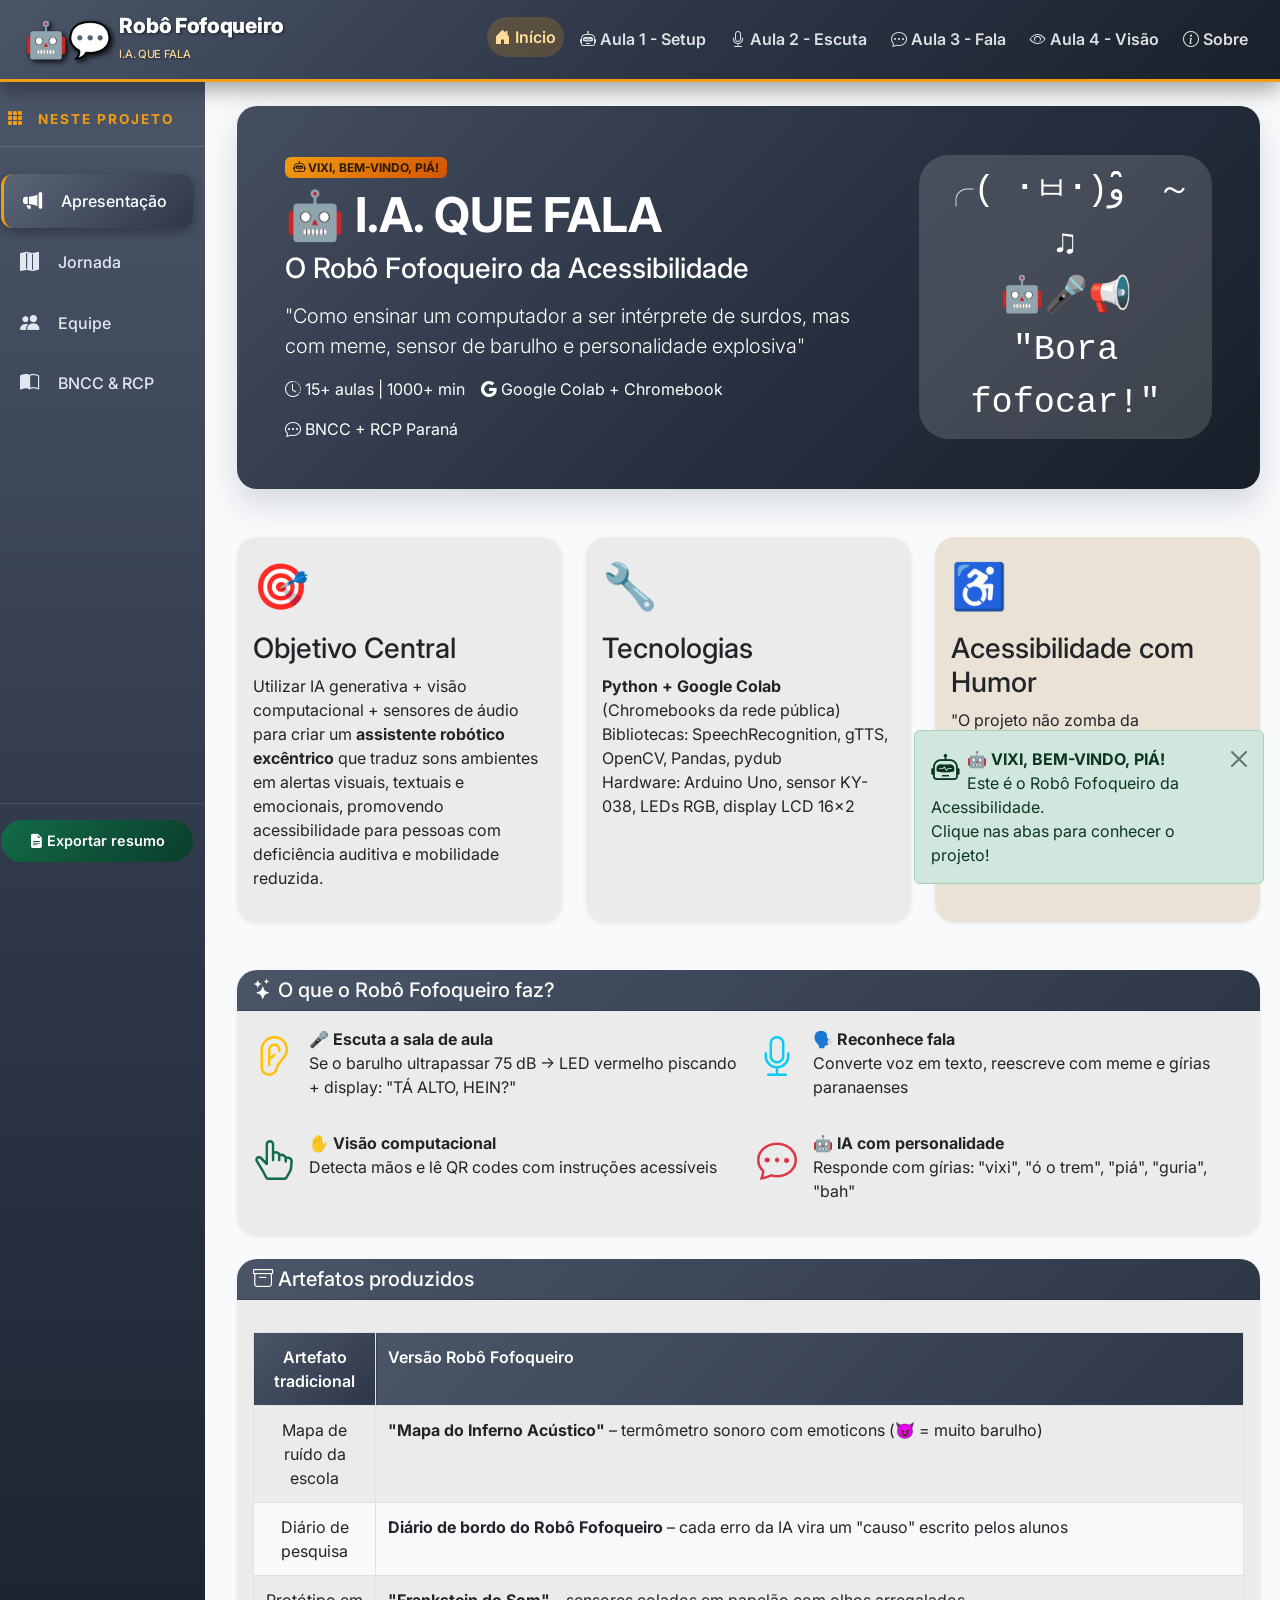
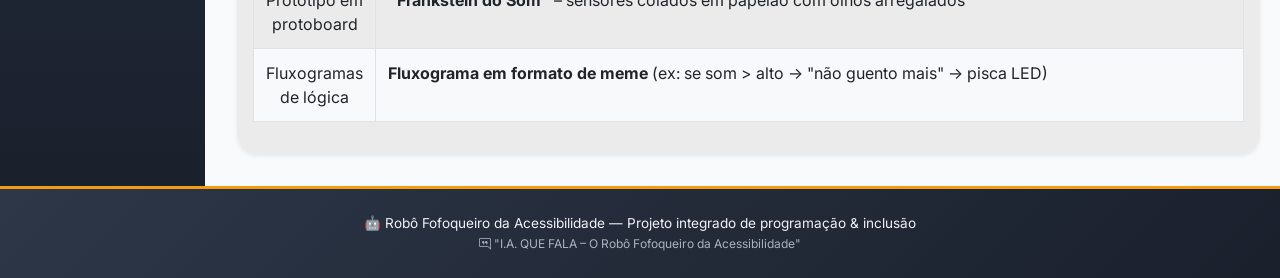
==== index.html @ 8d3654dd "Primeira versão no GitHub" ====
<!doctype html>
<html lang="pt-BR">

<head>
  <meta charset="UTF-8" />
  <meta name="viewport" content="width=device-width, initial-scale=1.0, user-scalable=yes" />
  <title>Robô Fofoqueiro | I.A. QUE FALA</title>
  <!-- Bootstrap 5 + Icons + Google Fonts -->
  <link href="https://cdn.jsdelivr.net/npm/bootstrap@5.3.0-alpha1/dist/css/bootstrap.min.css" rel="stylesheet" />
  <link rel="stylesheet" href="https://cdn.jsdelivr.net/npm/bootstrap-icons@1.11.3/font/bootstrap-icons.min.css" />
  <link
    href="https://fonts.googleapis.com/css2?family=Inter:opsz,wght@14..32,300;14..32,400;14..32,600;14..32,700;14..32,800&display=swap"
    rel="stylesheet" />
  <!-- CSS Custom -->
  <link rel="stylesheet" href="assets/css/style.css" />
</head>

<body>
  <!-- MENU SUPERIOR (projeto principal) -->
  <nav class="navbar navbar-expand-lg menu-projeto-principal sticky-top">
    <div class="container-fluid px-4">
      <a class="navbar-brand d-flex align-items-center gap-2" href="index.html">
        <span class="robo-icon-principal">🤖💬</span>
        <span class="brand-text-principal">Robô Fofoqueiro<br /><small class="sub-brand-principal">I.A. QUE
            FALA</small></span>
      </a>
      <button class="navbar-toggler" type="button" data-bs-toggle="collapse" data-bs-target="#menuProjetoPrincipal"
        aria-controls="menuProjetoPrincipal" aria-expanded="false" aria-label="Toggle navigation">
        <span class="navbar-toggler-icon"></span>
      </button>
      <div class="collapse navbar-collapse" id="menuProjetoPrincipal">
        <ul class="navbar-nav ms-auto mb-2 mb-lg-0 gap-2">
          <li class="nav-item">
            <a class="nav-link active-projeto" data-projeto-aba="inicio" href="index.html"><i
                class="bi bi-house-door-fill"></i> Início</a>
          </li>
          <li class="nav-item">
            <a class="nav-link" href="pages/aula_01.html"><i class="bi bi-robot"></i> Aula 1 - Setup</a>
          </li>
          <li class="nav-item">
            <a class="nav-link" href="pages/aula_02.html"><i class="bi bi-mic"></i> Aula 2 - Escuta</a>
          </li>
          <li class="nav-item">
            <a class="nav-link" href="pages/aula_03.html"><i class="bi bi-chat-dots"></i> Aula 3 - Fala</a>
          </li>
          <li class="nav-item">
            <a class="nav-link" data-projeto-aba="aula4" href="#"><i class="bi bi-eye"></i> Aula 4 - Visão</a>
          </li>
          <li class="nav-item">
            <a class="nav-link" data-projeto-aba="sobre" href="#"><i class="bi bi-info-circle"></i> Sobre</a>
          </li>
        </ul>
      </div>
    </div>
  </nav>

  <!-- CONTEÚDO PRINCIPAL COM LAYOUT: MENU LATERAL + ÁREA DE CONTEÚDO -->
  <div class="container-fluid main-layout">
    <div class="row">
      <!-- MENU LATERAL (abas internas da página inicial) -->
      <aside class="col-lg-2 col-md-3 col-sm-4 sidebar-lateral px-0">
        <div class="sidebar-sticky">
          <div class="sidebar-header">
            <i class="bi bi-grid-3x3-gap-fill"></i> Neste projeto
          </div>
          <ul class="nav nav-pills flex-column mb-auto" id="sidebarMenu">
            <li class="nav-item">
              <a href="#" class="nav-link lateral-link active-lateral" data-lateral-aba="apresentacao">
                <i class="bi bi-megaphone-fill"></i> Apresentação
              </a>
            </li>
            <li class="nav-item">
              <a href="#" class="nav-link lateral-link" data-lateral-aba="jornada">
                <i class="bi bi-map-fill"></i> Jornada
              </a>
            </li>
            <li class="nav-item">
              <a href="#" class="nav-link lateral-link" data-lateral-aba="equipe">
                <i class="bi bi-people-fill"></i> Equipe
              </a>
            </li>
            <li class="nav-item">
              <a href="#" class="nav-link lateral-link" data-lateral-aba="bncc">
                <i class="bi bi-book-half"></i> BNCC & RCP
              </a>
            </li>
          </ul>
          <div class="sidebar-footer">
            <button id="btnExportarProjeto" class="btn btn-download-lateral w-100">
              <i class="bi bi-file-earmark-text-fill"></i> Exportar resumo
            </button>
          </div>
        </div>
      </aside>

      <!-- ÁREA DE CONTEÚDO DINÂMICO -->
      <main class="col-lg-10 col-md-9 col-sm-8 conteudo-principal py-4">
        <!-- Aba 1: Apresentação do Projeto -->
        <div id="conteudoApresentacao" class="lateral-aba-conteudo active-lateral-aba">
          <!-- Cabeçalho -->
          <div class="card border-0 shadow-lg mb-5 bg-degrade-header">
            <div class="card-body p-4 p-md-5">
              <div class="row align-items-center">
                <div class="col-md-8">
                  <span class="badge bg-warning text-dark mb-2"><i class="bi bi-robot"></i> VIXI, BEM-VINDO, PIÁ!</span>
                  <h1 class="display-5 fw-bold">🤖 I.A. QUE FALA</h1>
                  <h2 class="h3 mb-3">O Robô Fofoqueiro da Acessibilidade</h2>
                  <p class="lead mt-3">
                    "Como ensinar um computador a ser intérprete de surdos,
                    mas com meme, sensor de barulho e personalidade explosiva"
                  </p>
                  <div class="mt-3 d-flex flex-wrap gap-3">
                    <div>
                      <i class="bi bi-clock-history"></i> 15+ aulas | 1000+
                      min
                    </div>
                    <div>
                      <i class="bi bi-google"></i> Google Colab + Chromebook
                    </div>
                    <div>
                      <i class="bi bi-chat-dots"></i> BNCC + RCP Paraná
                    </div>
                  </div>
                </div>
                <div class="col-md-4 text-center">
                  <div class="robo-ascii-animado">
                    ╭( ･ㅂ･)و ̑̑ ～♫<br />🤖🎤📢<br />"Bora fofocar!"
                  </div>
                </div>
              </div>
            </div>
          </div>

          <!-- Cards de introdução -->
          <div class="row g-4 mb-5">
            <div class="col-md-6 col-lg-4">
              <div class="card h-100 border-0 shadow-sm etapa-card">
                <div class="card-body">
                  <div class="etapa-icon">🎯</div>
                  <h3>Objetivo Central</h3>
                  <p>
                    Utilizar IA generativa + visão computacional + sensores de
                    áudio para criar um
                    <strong>assistente robótico excêntrico</strong> que traduz
                    sons ambientes em alertas visuais, textuais e emocionais,
                    promovendo acessibilidade para pessoas com deficiência
                    auditiva e mobilidade reduzida.
                  </p>
                </div>
              </div>
            </div>
            <div class="col-md-6 col-lg-4">
              <div class="card h-100 border-0 shadow-sm etapa-card">
                <div class="card-body">
                  <div class="etapa-icon">🔧</div>
                  <h3>Tecnologias</h3>
                  <p>
                    <strong>Python + Google Colab</strong> (Chromebooks da
                    rede pública)<br />
                    Bibliotecas: SpeechRecognition, gTTS, OpenCV, Pandas,
                    pydub<br />
                    Hardware: Arduino Uno, sensor KY-038, LEDs RGB, display
                    LCD 16x2
                  </p>
                </div>
              </div>
            </div>
            <div class="col-md-6 col-lg-4">
              <div class="card h-100 border-0 shadow-sm etapa-card bg-inclusao">
                <div class="card-body">
                  <div class="etapa-icon">♿</div>
                  <h3>Acessibilidade com Humor</h3>
                  <p>
                    "O projeto não zomba da acessibilidade –
                    <strong>zomba do formato chato e engessado</strong> de
                    ensinar tecnologia. O robô 'fofoqueiro' é uma estratégia
                    para engajar adolescentes, enquanto eles aprendem ética,
                    física, programação e inclusão de verdade."
                  </p>
                </div>
              </div>
            </div>
          </div>

          <!-- O que o robô faz -->
          <div class="card border-0 shadow-sm mb-4">
            <div class="card-header bg-grafite text-white">
              <h5 class="mb-0">
                <i class="bi bi-stars"></i> O que o Robô Fofoqueiro faz?
              </h5>
            </div>
            <div class="card-body">
              <div class="row g-3">
                <div class="col-md-6">
                  <div class="d-flex gap-3 mb-3">
                    <i class="bi bi-ear fs-1 text-warning"></i>
                    <div>
                      <strong>🎤 Escuta a sala de aula</strong><br />Se o
                      barulho ultrapassar 75 dB → LED vermelho piscando +
                      display: "TÁ ALTO, HEIN?"
                    </div>
                  </div>
                </div>
                <div class="col-md-6">
                  <div class="d-flex gap-3 mb-3">
                    <i class="bi bi-mic fs-1 text-info"></i>
                    <div>
                      <strong>🗣️ Reconhece fala</strong><br />Converte voz em
                      texto, reescreve com meme e gírias paranaenses
                    </div>
                  </div>
                </div>
                <div class="col-md-6">
                  <div class="d-flex gap-3 mb-3">
                    <i class="bi bi-hand-index-thumb fs-1 text-success"></i>
                    <div>
                      <strong>✋ Visão computacional</strong><br />Detecta
                      mãos e lê QR codes com instruções acessíveis
                    </div>
                  </div>
                </div>
                <div class="col-md-6">
                  <div class="d-flex gap-3 mb-3">
                    <i class="bi bi-chat-dots fs-1 text-danger"></i>
                    <div>
                      <strong>🤖 IA com personalidade</strong><br />Responde
                      com gírias: "vixi", "ó o trem", "piá", "guria", "bah"
                    </div>
                  </div>
                </div>
              </div>
            </div>
          </div>

          <!-- Artefatos produzidos -->
          <div class="card border-0 shadow-sm">
            <div class="card-header bg-grafite text-white">
              <h5 class="mb-0">
                <i class="bi bi-archive"></i> Artefatos produzidos
              </h5>
            </div>
            <div class="card-body">
              <div class="table-responsive">
                <table class="tabela-etapas">
                  <thead>
                    <tr>
                      <th>Artefato tradicional</th>
                      <th>Versão Robô Fofoqueiro</th>
                    </tr>
                  </thead>
                  <tbody>
                    <tr>
                      <td>Mapa de ruído da escola</td>
                      <td>
                        <strong>"Mapa do Inferno Acústico"</strong> –
                        termômetro sonoro com emoticons (😈 = muito barulho)
                      </td>
                    </tr>
                    <tr>
                      <td>Diário de pesquisa</td>
                      <td>
                        <strong>Diário de bordo do Robô Fofoqueiro</strong> –
                        cada erro da IA vira um "causo" escrito pelos alunos
                      </td>
                    </tr>
                    <tr>
                      <td>Protótipo em protoboard</td>
                      <td>
                        <strong>"Frankstein do Som"</strong> – sensores
                        colados em papelão com olhos arregalados
                      </td>
                    </tr>
                    <tr>
                      <td>Fluxogramas de lógica</td>
                      <td>
                        <strong>Fluxograma em formato de meme</strong> (ex: se
                        som > alto → "não guento mais" → pisca LED)
                      </td>
                    </tr>
                  </tbody>
                </table>
              </div>
            </div>
          </div>
        </div>

        <!-- Aba 2: Jornada de Aprendizagem -->
        <div id="conteudoJornada" class="lateral-aba-conteudo">
          <div class="card border-0 shadow-lg mb-5 bg-degrade-header">
            <div class="card-body p-4 p-md-5">
              <h1 class="display-5 fw-bold">
                <i class="bi bi-map-fill"></i> Mapa da Jornada
              </h1>
              <p class="lead">
                10 passos para dominar o Robô Fofoqueiro – do setup à versão
                offline
              </p>
            </div>
          </div>

          <div class="card border-0 shadow-sm mb-4">
            <div class="card-header bg-grafite text-white">
              <h5 class="mb-0">
                <i class="bi bi-calendar-week"></i> Sequência recomendada de
                aulas
              </h5>
            </div>
            <div class="card-body p-0">
              <div class="table-responsive">
                <table class="tabela-etapas mb-0">
                  <thead>
                    <tr>
                      <th>#</th>
                      <th>Prompt</th>
                      <th>Foco</th>
                      <th>Tempo</th>
                    </tr>
                  </thead>
                  <tbody>
                    <tr>
                      <td>1</td>
                      <td><strong>Setup do ambiente</strong></td>
                      <td>Criar ambiente no Google Colab</td>
                      <td>1 aula</td>
                    </tr>
                    <tr>
                      <td>2</td>
                      <td><strong>Sensor de som irreverente</strong></td>
                      <td>Medir dB e tomar decisões com memes</td>
                      <td>2 aulas</td>
                    </tr>
                    <tr>
                      <td>3</td>
                      <td><strong>Reconhecimento de fala</strong></td>
                      <td>Converter voz em texto com personalidade</td>
                      <td>2 aulas</td>
                    </tr>
                    <tr>
                      <td>4</td>
                      <td><strong>Visão computacional simples</strong></td>
                      <td>Detectar mão e QR code com câmera</td>
                      <td>2 aulas</td>
                    </tr>
                    <tr>
                      <td>5</td>
                      <td><strong>Robô com personalidade</strong></td>
                      <td>Integrar IA generativa com regionalismo</td>
                      <td>2 aulas</td>
                    </tr>
                    <tr>
                      <td>6</td>
                      <td><strong>Display e LEDs</strong></td>
                      <td>Simular hardware ou usar física</td>
                      <td>2 aulas</td>
                    </tr>
                    <tr>
                      <td>7</td>
                      <td><strong>Mapa do Inferno Acústico</strong></td>
                      <td>Visualização de dados com emojis</td>
                      <td>1 aula</td>
                    </tr>
                    <tr>
                      <td>8</td>
                      <td><strong>Protótipo completo</strong></td>
                      <td>Integrar tudo em um sistema único</td>
                      <td>3 aulas</td>
                    </tr>
                    <tr>
                      <td>9</td>
                      <td><strong>Manifesto e vídeo</strong></td>
                      <td>Roteiro para produto final</td>
                      <td>2 aulas</td>
                    </tr>
                    <tr>
                      <td>10</td>
                      <td><strong>Versão offline</strong></td>
                      <td>Adaptar para escolas sem internet</td>
                      <td>2 aulas</td>
                    </tr>
                  </tbody>
                </table>
              </div>
            </div>
          </div>

          <!-- Cards das aulas -->
          <div class="row g-4">
            <div class="col-md-6 col-lg-3">
              <div class="card h-100 border-0 shadow-sm etapa-card text-center">
                <div class="card-body">
                  <div class="etapa-icon">📦</div>
                  <h5>Aula 1</h5>
                  <p class="fw-bold">Setup no Colab</p>
                  <a href="pages/aula_01.html" class="btn btn-sm btn-outline-primary mt-2">Acessar <i
                      class="bi bi-arrow-right"></i></a>
                </div>
              </div>
            </div>
            <div class="col-md-6 col-lg-3">
              <div class="card h-100 border-0 shadow-sm etapa-card text-center">
                <div class="card-body">
                  <div class="etapa-icon">🎤</div>
                  <h5>Aula 2</h5>
                  <p class="fw-bold">Sensor de Som</p>
                  <a href="pages/aula_02.html" class="btn btn-sm btn-outline-primary mt-2">Acessar <i
                      class="bi bi-arrow-right"></i></a>
                </div>
              </div>
            </div>
            <div class="col-md-6 col-lg-3">
              <div class="card h-100 border-0 shadow-sm etapa-card text-center">
                <div class="card-body">
                  <div class="etapa-icon">🗣️</div>
                  <h5>Aula 3</h5>
                  <p class="fw-bold">Reconhecimento de Fala</p>
                  <a href="pages/aula_03.html" class="btn btn-sm btn-outline-primary mt-2">Acessar <i
                      class="bi bi-arrow-right"></i></a>
                </div>
              </div>
            </div>
            <div class="col-md-6 col-lg-3">
              <div class="card h-100 border-0 shadow-sm etapa-card text-center">
                <div class="card-body">
                  <div class="etapa-icon">👁️</div>
                  <h5>Aula 4</h5>
                  <p class="fw-bold">Visão Computacional</p>
                  <span class="badge bg-secondary">Em breve</span>
                </div>
              </div>
            </div>
          </div>
        </div>

        <!-- Aba 3: Equipe -->
        <div id="conteudoEquipe" class="lateral-aba-conteudo">
          <div class="card border-0 shadow-lg mb-5 bg-degrade-header">
            <div class="card-body p-4 p-md-5">
              <h1 class="display-5 fw-bold">
                <i class="bi bi-people-fill"></i> Equipe do Projeto
              </h1>
              <p class="lead">Quem está por trás dessa bagunça organizada</p>
            </div>
          </div>

          <div class="row g-4 mb-5">
            <div class="col-md-6 col-lg-4">
              <div class="card h-100 border-0 shadow-sm etapa-card text-center">
                <div class="card-body">
                  <div class="etapa-icon">👩‍🏫</div>
                  <h3>Tutora</h3>
                  <p class="fw-bold fs-5">Gisele Nunes</p>
                  <p>
                    Orientadora do projeto, responsável por transformar
                    bagulho doido em aprendizado de verdade.
                  </p>
                </div>
              </div>
            </div>
            <div class="col-md-6 col-lg-4">
              <div class="card h-100 border-0 shadow-sm etapa-card text-center">
                <div class="card-body">
                  <div class="etapa-icon">👨‍🎓👩‍🎓</div>
                  <h3>Estudantes</h3>
                  <p class="fw-bold">Programação - Ensino Médio</p>
                  <p>
                    Alunos das escolas públicas do Paraná que estão
                    desenvolvendo o Robô Fofoqueiro.
                  </p>
                </div>
              </div>
            </div>
            <div class="col-md-6 col-lg-4">
              <div class="card h-100 border-0 shadow-sm etapa-card text-center bg-inclusao">
                <div class="card-body">
                  <div class="etapa-icon">🤝</div>
                  <h3>Parceiros</h3>
                  <p>
                    SEED-PR | Programa Inovação Educação | Comunidade escolar
                  </p>
                </div>
              </div>
            </div>
          </div>

          <!-- Produto final -->
          <div class="card border-0 shadow-sm">
            <div class="card-header bg-grafite text-white">
              <h5 class="mb-0">
                <i class="bi bi-trophy-fill"></i> Produto Final
              </h5>
            </div>
            <div class="card-body">
              <div class="row align-items-center">
                <div class="col-md-8">
                  <h4>
                    🎭 "Show de Talentos Robóticos – O Robô Fofoqueiro no
                    Auditório"
                  </h4>
                  <p>Cada grupo apresenta:</p>
                  <ul>
                    <li>
                      Um
                      <strong>protótipo funcional do robô</strong> (simulado
                      no Tinkercad ou real com Arduino)
                    </li>
                    <li>
                      Um <strong>vídeo de 2 minutos</strong> (estilo TikTok
                      explicativo) mostrando o robô falando/falhando/acertando
                    </li>
                    <li>
                      Um <strong>manifesto técnico-meme</strong> (ex: "A
                      acessibilidade não precisa ser sem graça")
                    </li>
                    <li>
                      Um
                      <strong>código comentado com gírias paranaenses</strong>
                      (ex: "# esse elif é pra quando o bagulho fica louco")
                    </li>
                  </ul>
                </div>
                <div class="col-md-4 text-center">
                  <div class="robo-ascii-animado" style="font-size: 3rem">
                    🎭🤖✨<br />É SHOW!
                  </div>
                </div>
              </div>
            </div>
          </div>
        </div>

        <!-- Aba 4: BNCC e RCP -->
        <div id="conteudoBncc" class="lateral-aba-conteudo">
          <div class="card border-0 shadow-lg mb-5 bg-degrade-header">
            <div class="card-body p-4 p-md-5">
              <h1 class="display-5 fw-bold">
                <i class="bi bi-book-half"></i> BNCC & RCP Paraná
              </h1>
              <p class="lead">
                Referenciais curriculares trabalhados no projeto
              </p>
            </div>
          </div>

          <div class="row g-4">
            <div class="col-md-6">
              <div class="card border-0 shadow-sm h-100">
                <div class="card-body">
                  <h4>
                    <i class="bi bi-flag-fill text-warning"></i> BNCC (Ensino
                    Médio)
                  </h4>
                  <hr />
                  <p><strong>Linguagens:</strong></p>
                  <span class="badge-bncc">EM13LGG101</span>
                  <span class="badge-bncc">EM13LGG304</span>
                  <span class="badge-bncc">EM13LGG701-704</span>
                  <span class="badge-bncc">EM13LP16</span>
                  <p class="mt-3"><strong>Matemática:</strong></p>
                  <span class="badge-bncc">EM13MAT405</span>
                  <span class="badge-bncc">EM13MAT503</span>
                  <p class="mt-3"><strong>Ciências da Natureza:</strong></p>
                  <span class="badge-bncc">EM13CNT101</span>
                  <span class="badge-bncc">EM13CNT102</span>
                  <span class="badge-bncc">EM13CNT104</span>
                  <span class="badge-bncc">EM13CNT206</span>
                  <span class="badge-bncc">EM13CNT303</span>
                </div>
              </div>
            </div>
            <div class="col-md-6">
              <div class="card border-0 shadow-sm h-100">
                <div class="card-body">
                  <h4>
                    <i class="bi bi-tree-fill text-success"></i> RCP - Paraná
                  </h4>
                  <hr />
                  <p>
                    <strong>Língua Portuguesa:</strong> Oralidade, Produção de
                    texto
                  </p>
                  <p>
                    <strong>Matemática:</strong> Pensamento Computacional,
                    Estatística
                  </p>
                  <p><strong>Física:</strong> Ondulatória, Eletricidade</p>
                  <p><strong>Tecnologia e Sociedade</strong></p>
                  <p><strong>Programação:</strong> Algoritmos, Bibliotecas</p>
                  <p><strong>Robótica:</strong> Prototipagem</p>
                  <p><strong>Ética e Tecnologia</strong></p>
                  <p><strong>Cidadania Digital</strong></p>
                </div>
              </div>
            </div>
          </div>

          <!-- Competências Gerais -->
          <div class="card border-0 shadow-sm mt-4">
            <div class="card-header bg-grafite text-white">
              <h5 class="mb-0">
                <i class="bi bi-star-fill"></i> Competências Gerais da BNCC
              </h5>
            </div>
            <div class="card-body">
              <div class="row">
                <div class="col-md-4">
                  <span class="badge-bncc">Competência 1</span> - Conhecimento
                </div>
                <div class="col-md-4">
                  <span class="badge-bncc">Competência 2</span> - Curiosidade
                </div>
                <div class="col-md-4">
                  <span class="badge-bncc">Competência 4</span> - Linguagens
                </div>
                <div class="col-md-4 mt-2">
                  <span class="badge-bncc">Competência 5</span> - Tecnologias
                  digitais
                </div>
                <div class="col-md-4 mt-2">
                  <span class="badge-bncc">Competência 6</span> - Trabalho em
                  equipe
                </div>
                <div class="col-md-4 mt-2">
                  <span class="badge-bncc">Competência 7</span> - Argumentação
                </div>
                <div class="col-md-4 mt-2">
                  <span class="badge-bncc">Competência 8</span> -
                  Autoconhecimento
                </div>
                <div class="col-md-4 mt-2">
                  <span class="badge-bncc">Competência 10</span> - Autonomia
                </div>
              </div>
            </div>
          </div>
        </div>
      </main>
    </div>
  </div>

  <footer class="footer-custom">
    <div class="container-fluid">
      <p class="mb-0">
        🤖 Robô Fofoqueiro da Acessibilidade — Projeto integrado de
        programação & inclusão
      </p>
      <small><i class="bi bi-chat-right-quote"></i> "I.A. QUE FALA – O Robô
        Fofoqueiro da Acessibilidade"</small>
    </div>
  </footer>

  <!-- Bootstrap JS -->
  <script src="https://cdn.jsdelivr.net/npm/bootstrap@5.3.0-alpha1/dist/js/bootstrap.bundle.min.js"></script>
  <!-- Script custom -->
  <script src="assets/js/script.js"></script>
</body>

</html>
---- assets/css/style.css ----
/* ===================================================================
   TITULO DA PÁGINA: Style CSS - Robô Fofoqueiro (Interface Educacional)
   ===================================================================
   Objetivo: Fornecer estilos visuais para a plataforma "Robô Fofoqueiro",
             um ambiente educacional interativo com tema de grafite,
             menus laterais, simulações e acessibilidade.
   Alunos: Equipe de Desenvolvimento
   Orientadora: Gisele Nunes
   Data: 2026
   ===================================================================
*/

/* ==================== RESET E CONFIGURAÇÕES GLOBAIS ==================== */

/* 
   SELETOR UNIVERSAL (*) - Remove todas as margens, preenchimentos padrão
   e altera o modelo de caixa para border-box (largura inclui bordas e padding)
*/
* {
  margin: 0;
  /* Remove margem externa de todos elementos */
  padding: 0;
  /* Remove espaçamento interno de todos elementos */
  box-sizing: border-box;
  /* Largura total = largura definida + borda + padding? NÃO! Com border-box, padding e borda são incluídos na largura total */
}

/*
   ESTILO BASE DO CORPO DA PÁGINA (body)
   Define a fonte principal, fundo com gradiente suave e layout flexível
*/
body {
  font-family: 'Inter', sans-serif;
  /* Fonte moderna sem serifa */
  background: linear-gradient(145deg, #f0f2f5 0%, #e9ecef 100%);
  /* Gradiente diagonal suave (cinza claro) */
  color: #1e2a3e;
  /* Cor do texto: azul escuro suave */
  min-height: 100vh;
  /* Altura mínima igual à tela toda */
  display: flex;
  /* Ativa Flexbox no body */
  flex-direction: column;
  /* Organiza filhos em coluna (um abaixo do outro) */
}

/* ==================== VARIÁVEIS CSS (PALETA DE CORES GRAFITE) ==================== */

/*
   DEFINIÇÃO DE VARIÁVEIS GLOBAIS
   Facilita manutenção de cores e evita repetição
*/
:root {
  /* Tons de grafite (do claro ao escuro) */
  --grafite-claro: #4a5568;
  /* Cinza azulado médio */
  --grafite-medio: #2d3748;
  /* Cinza azulado mais escuro */
  --grafite-escuro: #1a202c;
  /* Quase preto azulado */

  /* Gradientes principais (efeito degradê) */
  --grafite-grad-principal: linear-gradient(135deg, #4a5568 0%, #2d3748 50%, #1a202c 100%);
  /* Gradiente diagonal 135° */
  --grafite-grad-hover: linear-gradient(135deg, #5a6578 0%, #3d475c 100%);
  /* Versão mais clara para hover */

  /* Cores de destaque - Verde (sucesso/confirmação) */
  --verde-escuro: #0f5c3f;
  /* Verde floresta */
  --verde-grad: linear-gradient(135deg, #136b49, #0a3d2a);
  /* Gradiente verde */

  /* Cores de alerta - Laranja (atenção) */
  --laranja-alerta: #e67e22;
  /* Laranja médio */
  --laranja-grad: linear-gradient(135deg, #f39c12, #d35400);
  /* Gradiente laranja vibrante */

  /* Tons neutros e overlays */
  --cinza-claro: #eef2f5;
  /* Fundo claro */
  --grafite-bg: #2d3748;
  /* Fundo grafite */
  --vermelho-alerta: #e74c3c;
  /* Vermelho para erros críticos */
  --fume-overlay: rgba(0, 0, 0, 0.04);
  /* Camada semi-transparente preta (4% opacidade) */
  --fume-overlay-escuro: rgba(0, 0, 0, 0.06);
  /* Camada mais escura (6% opacidade) */

  /* Azul para funcionalidade de fala/simulação */
  --azul-fala: #2980b9;
  /* Azul médio */
  --azul-grad: linear-gradient(135deg, #3498db, #2980b9);
  /* Gradiente azul */
}

/* ==================== CORREÇÕES DE VISIBILIDADE DO TEXTO DO MENU ==================== */

/*
   GARANTE QUE O TEXTO DA MARCA (BRAND) NO MENU FIQUE SEMPRE BRANCO
   Força contraste máximo mesmo em fundos escuros
*/
.menu-projeto-principal .navbar-brand {
  color: white !important;
  /* Força cor branca (sobrescreve qualquer outra regra) */
  font-weight: 800;
  /* Peso da fonte: extra-negrito */
  text-shadow: 2px 2px 4px rgba(0, 0, 0, 0.5);
  /* Sombra preta para destacar do fundo */
  letter-spacing: -0.3px;
  /* Reduz espaçamento entre letras levemente */
}

/*
   ESTILO DO TEXTO PRINCIPAL DA MARCA
   Aplica gradiente branco e mantém legibilidade
*/
.brand-text-principal {
  font-size: 1.3rem;
  /* Tamanho relativo à raiz (20.8px aproximadamente) */
  line-height: 1.2;
  /* Altura da linha: 1.2x o tamanho da fonte */
  display: inline-block;
  /* Comporta-se como bloco mas em linha */
  background: linear-gradient(135deg, #ffffff 0%, #f0f0f0 100%);
  /* Gradiente branco suave */
  background-clip: text;
  /* Recorta o fundo no formato do texto (padrão moderno) */
  -webkit-background-clip: text;
  /* Mesmo efeito para navegadores WebKit (Chrome, Safari) */
  color: white !important;
  /* Fallback: cor branca sólida */
  text-shadow: 1px 1px 3px rgba(0, 0, 0, 0.6);
  /* Sombra para contraste */
  font-weight: 800;
  /* Negrito máximo */
}

/*
   FALLBACK MÁXIMO: GARANTE QUE SPAN DENTRO DO TEXTO SEJA BRANCO SÓLIDO
   Caso o gradiente não funcione, este estilo assegura legibilidade
*/
.brand-text-principal span {
  color: #ffffff !important;
  /* Branco puro e forçado */
  background: none !important;
  /* Remove qualquer fundo */
  text-shadow: 2px 2px 6px rgba(0, 0, 0, 0.7);
  /* Sombra mais forte */
}

/*
   SUBTÍTULO DA MARCA (geralmente menor, abaixo do principal)
*/
.sub-brand-principal {
  font-size: 0.7rem;
  /* Tamanho pequeno (11.2px) */
  opacity: 0.95;
  /* Quase totalmente opaco (ligeira transparência) */
  font-weight: 500;
  /* Peso médio */
  color: #ffdd99 !important;
  /* Amarelo claro suave */
  text-shadow: 1px 1px 2px rgba(0, 0, 0, 0.5);
  /* Sombra preta leve */
}

/* ==================== RESPONSIVIDADE DO MENU (TELAS PEQUENAS) ==================== */

/*
   TABLETS (largura máxima 768px)
   Reduz tamanhos de fonte para caber em telas médias
*/
@media (max-width: 768px) {
  .brand-text-principal {
    font-size: 1rem;
    /* 16px - tamanho padrão */
    white-space: normal;
    /* Permite quebra de linha */
    word-break: keep-all;
    /* Evita quebras agressivas de palavras */
  }

  .sub-brand-principal {
    font-size: 0.6rem;
    /* 9.6px */
  }

  .menu-projeto-principal .navbar-brand {
    max-width: 80%;
    /* Limita largura a 80% do container */
  }
}

/*
   CELULARES (largura máxima 576px)
   Redução ainda maior para dispositivos muito pequenos
*/
@media (max-width: 576px) {
  .brand-text-principal {
    font-size: 0.85rem;
    /* 13.6px */
  }

  .sub-brand-principal {
    font-size: 0.55rem;
    /* 8.8px */
  }
}

/*
   ESTILO DO MENU PRINCIPAL
   Fundo escuro gradiente com borda inferior laranja de destaque
*/
.menu-projeto-principal {
  background: linear-gradient(135deg, #2d3748 0%, #1a202c 100%);
  /* Gradiente grafite escuro */
  box-shadow: 0 8px 20px rgba(0, 0, 0, 0.35);
  /* Sombra pronunciada para profundidade */
  padding: 0.5rem 0;
  /* Espaçamento vertical interno */
  border-bottom: 3px solid #f39c12;
  /* Linha inferior laranja (destaque) */
}

/*
   REMOVE PSEUDO-ELEMENTOS QUE POSSAM ESCURECER O TEXTO
   Garante que não haja before/after interferindo na cor
*/
.menu-projeto-principal .navbar-brand::before,
.menu-projeto-principal .navbar-brand::after {
  display: none;
  /* Esconde qualquer pseudo-elemento */
}

/*
   ÍCONE DO ROBÔ NO MENU
*/
.robo-icon-principal {
  font-size: 2.2rem;
  /* Tamanho grande (35.2px) */
  filter: drop-shadow(2px 2px 2px rgba(0, 0, 0, 0.5));
  /* Sombra tipo "drop" (respeita transparência) */
  color: #f39c12;
  /* Cor laranja dourada */
}

/*
   CONTAINER DA MARCA (navbar-brand) - ORGANIZAÇÃO FLEXÍVEL
*/
.navbar-brand {
  display: flex;
  /* Layout flexível */
  align-items: center;
  /* Alinha verticalmente ao centro */
  gap: 12px;
  /* Espaçamento entre elementos filhos: 12px */
  flex-wrap: wrap;
  /* Permite quebra de linha se necessário */
}

/*
   DIV DENTRO DA MARCA - ORGANIZA TEXTO EM COLUNA
*/
.navbar-brand>div {
  display: flex;
  /* Flexível */
  flex-direction: column;
  /* Empilha os textos verticalmente */
}

/* ==================== EFEITO FUMÊ (OVERLAY SUTIL EM CARDS) ==================== */

/*
   FUNDO COM PADRÃO DE PONTOS E OVERLAY TRANSPARENTE
   Cria textura visual interessante sem atrapalhar conteúdo
*/
.card-body {
  background-image: radial-gradient(circle at 25% 40%, rgba(0, 0, 0, 0.02) 1px, transparent 1px);
  /* Pontos minúsculos */
  background-size: 16px 16px;
  /* Tamanho do padrão de repetição */
  position: relative;
  /* Necessário para posicionar o pseudo-elemento ::before */
}

/*
   PSEUDO-ELEMENTO ::before - CRIA OVERLAY TRANSPARENTE SOBRE O FUNDO
   Adiciona camada "fumê" que escurece levemente
*/
.card-body::before {
  content: '';
  /* Conteúdo vazio obrigatório */
  position: absolute;
  /* Posicionado absolutamente em relação ao .card-body */
  top: 0;
  /* Gruda no topo */
  left: 0;
  /* Gruda na esquerda */
  right: 0;
  /* Estica até a direita */
  bottom: 0;
  /* Estica até a base */
  background: var(--fume-overlay);
  /* Overlay preto com 4% opacidade */
  pointer-events: none;
  /* Permite clicar através do overlay (não bloqueia interação) */
  z-index: 0;
  /* Coloca atrás do conteúdo (índice inferior) */
}

/*
   GARANTE QUE O CONTEÚDO DO CARD FIQUE ACIMA DO OVERLAY
*/
.card-body>* {
  position: relative;
  /* Cria novo contexto de empilhamento */
  z-index: 1;
  /* Fica acima do ::before (z-index:0) */
}

/*
   VARIAÇÃO DO EFEITO FUMÊ PARA ÁREA LATERAL (ABAS)
   Padrão de pontos menor (14px) para textura diferente
*/
.lateral-aba-conteudo .card-body {
  background-image: radial-gradient(circle at 25% 40%, rgba(0, 0, 0, 0.02) 1px, transparent 1px);
  background-size: 14px 14px;
  /* Pontos mais próximos */
}

/*
   EFEITO FUMÊ ESPECÍFICO PARA CONTEÚDO DE CÓDIGO
   Usa linhas diagonais em vez de pontos para simular "código antigo"
*/
#conteudoCodigo .card-body,
.lateral-aba-conteudo#conteudoCodigo,
#conteudoCodigo {
  background-image: repeating-linear-gradient(45deg,
      /* Linhas diagonais a 45° */
      rgba(0, 0, 0, 0.02) 0px,
      rgba(0, 0, 0, 0.02) 2px,
      transparent 2px,
      transparent 8px);
  /* Ciclo de 8px: 2px de linha + 6px transparente */
  position: relative;
}

/*
   OVERLAY MAIS ESCURO PARA ÁREA DE CÓDIGO
*/
#conteudoCodigo .card-body::before,
.lateral-aba-conteudo#conteudoCodigo::before,
#conteudoCodigo::before {
  background: var(--fume-overlay-escuro);
  /* Overlay com 6% opacidade (mais escuro) */
}

/*
   VARIAÇÃO PARA CARD COM FUNDO PRETO (código)
   Padrão de linhas claras (branco translúcido) em vez de escuras
*/
.card-body.bg-preto-code,
#conteudoCodigo .card-body.p-0 {
  background-image: repeating-linear-gradient(45deg,
      rgba(255, 255, 255, 0.02) 0px,
      /* Linhas brancas muito sutis */
      rgba(255, 255, 255, 0.02) 2px,
      transparent 2px,
      transparent 8px);
}

/*
   OVERLAY MAIS FORTE PARA CÓDIGO EM FUNDO PRETO
*/
.card-body.bg-preto-code::before {
  background: rgba(0, 0, 0, 0.15);
  /* 15% de preto - bem escuro para contraste */
}

/* ==================== LAYOUT PRINCIPAL E CONTEÚDO ==================== */

/*
   CONTAINER PRINCIPAL DO LAYOUT
   Altura mínima = altura da tela menos 160px (considerando header e footer)
*/
.main-layout {
  min-height: calc(100vh - 160px);
  /* Calcula: 100% da viewport - 160px */
  padding: 0;
  /* Remove padding padrão */
  flex: 1;
  /* Ocupa espaço restante em layout flexível */
}

/*
   ÁREA DO CONTEÚDO PRINCIPAL
   Fundo claro e padding espaçoso
*/
.conteudo-principal {
  background: #f8fafc;
  /* Fundo branco levemente azulado */
  min-height: calc(100vh - 70px);
  /* Altura mínima: viewport menos 70px */
  padding: 1.5rem 2rem 2rem 2rem !important;
  /* Padding: topo 1.5rem, laterais 2rem, base 2rem */
}

/*
   RESPONSIVIDADE DO CONTEÚDO PRINCIPAL - TABLETS
   Reduz padding para economizar espaço
*/
@media (max-width: 768px) {
  .conteudo-principal {
    padding: 1rem 1rem 1.5rem 1rem !important;
    /* Padding uniforme de 1rem nas laterais/topo, 1.5rem base */
  }
}

/*
   RESPONSIVIDADE DO CONTEÚDO PRINCIPAL - CELULARES
   Padding mínimo para máximo aproveitamento da tela
*/
@media (max-width: 576px) {
  .conteudo-principal {
    padding: 0.75rem 0.75rem 1rem 0.75rem !important;
    /* Padding compacto */
  }
}

/* ==================== RODAPÉ (FOOTER) CORRIGIDO ==================== */

/*
   ESTILO PERSONALIZADO DO RODAPÉ
   Fundo escuro gradiente, borda superior laranja
*/
.footer-custom {
  background: linear-gradient(135deg, #2d3748 0%, #1a202c 100%);
  /* Gradiente grafite escuro */
  color: #e2e8f0;
  /* Texto cinza claro */
  font-size: 0.85rem;
  /* Tamanho pequeno (13.6px) */
  padding: 1.5rem 1rem;
  /* Espaçamento interno generoso */
  text-align: center;
  /* Centraliza texto */
  width: 100%;
  /* Largura total */
  margin-top: auto;
  /* Empurra rodapé para o final em layout flex */
  border-top: 3px solid #f39c12;
  /* Borda superior laranja (destaque) */
  position: relative;
  /* Contexto de posicionamento */
  bottom: 0;
  /* Alinhado à base (caso necessário) */
  left: 0;
  right: 0;
}

/*
   CONTAINER INTERNO DO RODAPÉ - GARANTE LARGURA CORRETA
*/
.footer-custom .container-fluid {
  width: 100%;
  /* Largura total */
  padding-right: var(--bs-gutter-x, 0.75rem);
  /* Usa variável Bootstrap ou fallback 0.75rem */
  padding-left: var(--bs-gutter-x, 0.75rem);
  margin-right: auto;
  /* Centraliza horizontalmente */
  margin-left: auto;
}

/*
   PARÁGRAFOS DENTRO DO RODAPÉ
*/
.footer-custom p {
  margin-bottom: 0.5rem;
  /* Espaço inferior pequeno */
  color: #f0f2f5;
  /* Branco acinzentado */
}

/*
   TEXTO PEQUENO (COPYRIGHT, ETC) DENTRO DO RODAPÉ
*/
.footer-custom small {
  opacity: 0.8;
  /* Leve transparência */
  font-size: 0.75rem;
  /* 12px */
  color: #cbd5e0;
  /* Cinza claro */
}

/*
   GARANTE QUE O RODAPÉ NÃO TENHA MARGEM EXTRA QUANDO SEGUIDO DE LAYOUT
*/
.container-fluid.main-layout+.footer-custom,
.row+.footer-custom {
  margin-top: 0;
  /* Remove margem superior */
}

/* ==================== MENU SUPERIOR DETALHADO ==================== */

/*
   (Regras repetidas ou complementares - mantemos consistência)
   Fundo gradiente de grafite claro para escuro
*/
.menu-projeto-principal {
  background: linear-gradient(135deg, #4a5568 0%, #2d3748 50%, #1a202c 100%);
  /* Gradiente de três estágios */
  box-shadow: 0 8px 20px rgba(0, 0, 0, 0.35);
  padding: 0.5rem 0;
  border-bottom: 3px solid #f39c12;
}

/*
   LINKS DE NAVEGAÇÃO NO MENU PRINCIPAL
*/
.menu-projeto-principal .nav-link {
  color: rgba(255, 255, 255, 0.85) !important;
  /* Branco com 85% opacidade */
  font-weight: 600;
  /* Semi-negrito */
  border-radius: 40px;
  /* Bordas muito arredondadas (pílula) */
  transition: all 0.2s;
  /* Transição suave para todas propriedades (0.2 segundos) */
  padding: 0.5rem 1.2rem;
  /* Espaçamento interno vertical/horizontal */
}

/*
   EFEITO HOVER E ESTADO ATIVO PARA LINKS DO MENU
*/
.menu-projeto-principal .nav-link:hover,
.menu-projeto-principal .nav-link.active-projeto {
  background: rgba(243, 156, 18, 0.2);
  /* Fundo laranja com 20% opacidade */
  color: #ffdd99 !important;
  /* Amarelo claro */
  transform: translateY(-2px);
  /* Move levemente para cima (efeito flutuante) */
}

/* ==================== MENU LATERAL (SIDEBAR) ==================== */

/*
   BARRA LATERAL ESQUERDA - FUNDO GRADIENTE VERTICAL
*/
.sidebar-lateral {
  background: linear-gradient(180deg, #4a5568 0%, #2d3748 50%, #1a202c 100%);
  /* Gradiente vertical (180°) */
  min-height: calc(100vh - 70px);
  /* Altura mínima: viewport menos 70px (altura do header) */
  box-shadow: 4px 0 20px rgba(0, 0, 0, 0.2);
  /* Sombra para direita, dando profundidade */
}

/*
   CONTEÚDO STICKY DA SIDEBAR (GRUDA AO ROLAR)
*/
.sidebar-sticky {
  position: sticky;
  /* Fica fixo durante rolagem, dentro do container pai */
  top: 80px;
  /* Distância do topo onde "gruda" */
  padding: 1.5rem 0;
  /* Espaçamento vertical */
  display: flex;
  /* Flexível */
  flex-direction: column;
  /* Coluna */
  height: calc(100vh - 80px);
  /* Altura = viewport - 80px (para não ultrapassar) */
}

/*
   CABEÇALHO DA SIDEBAR (título da seção)
*/
.sidebar-header {
  color: #f39c12;
  /* Laranja destaque */
  font-weight: 700;
  /* Negrito */
  font-size: 0.85rem;
  /* 13.6px */
  text-transform: uppercase;
  /* Todas letras maiúsculas */
  letter-spacing: 2px;
  /* Espaçamento entre letras: 2px */
  padding: 0 1.2rem 1rem 1.2rem;
  /* Padding: topo 0, laterais 1.2rem, base 1rem */
  border-bottom: 1px solid rgba(255, 255, 255, 0.15);
  /* Linha inferior branca translúcida */
  margin-bottom: 1.5rem;
  /* Margem inferior */
}

/*
   ÍCONE DENTRO DO CABEÇALHO DA SIDEBAR
*/
.sidebar-header i {
  margin-right: 8px;
  /* Espaço à direita */
  font-size: 1rem;
  /* Tamanho padrão (16px) */
}

/*
   NAV (LISTA DE LINKS) DENTRO DA SIDEBAR - OCUPA ESPAÇO FLEXÍVEL
*/
.sidebar-lateral .nav {
  flex: 1;
  /* Ocupa todo espaço disponível */
}

/*
   LINKS INDIVIDUAIS DA SIDEBAR
*/
.sidebar-lateral .nav-link {
  color: #e2e8f0;
  /* Cinza claro */
  padding: 0.8rem 1.2rem;
  /* Espaçamento interno confortável */
  margin: 0.2rem 0.8rem;
  /* Margem externa pequena */
  border-radius: 12px;
  /* Bordas arredondadas */
  font-weight: 500;
  /* Peso médio */
  transition: all 0.2s;
  /* Transição suave */
  display: flex;
  /* Flexível */
  align-items: center;
  /* Centraliza verticalmente */
  gap: 10px;
  /* Espaço entre ícone e texto: 10px */
}

/*
   ÍCONES DENTRO DOS LINKS DA SIDEBAR
*/
.sidebar-lateral .nav-link i {
  font-size: 1.2rem;
  /* 19.2px */
  width: 28px;
  /* Largura fixa para alinhamento */
}

/*
   EFEITO HOVER NOS LINKS DA SIDEBAR
*/
.sidebar-lateral .nav-link:hover {
  background: rgba(255, 255, 255, 0.12);
  /* Fundo branco 12% opaco */
  color: white;
  /* Texto branco puro */
  transform: translateX(4px);
  /* Move 4px para direita (efeito de deslize) */
}

/*
   LINK ATIVO NA SIDEBAR (PÁGINA ATUAL)
*/
.sidebar-lateral .nav-link.active-lateral {
  background: linear-gradient(135deg, #5a6578 0%, #2d3748 100%);
  /* Gradiente mais claro */
  color: white;
  box-shadow: 0 4px 12px rgba(0, 0, 0, 0.3);
  /* Sombra para destacar */
  border-left: 3px solid #f39c12;
  /* Borda lateral esquerda laranja */
}

/*
   RODAPÉ DA SIDEBAR (geralmente com botão de download)
*/
.sidebar-footer {
  padding: 1rem 0.8rem;
  /* Espaçamento interno */
  margin-top: auto;
  /* Empurra para o final do container flexível */
  border-top: 1px solid rgba(255, 255, 255, 0.1);
  /* Linha superior sutil */
}

/*
   BOTÃO DE DOWNLOAD NA SIDEBAR
*/
.btn-download-lateral {
  background: var(--verde-grad);
  /* Gradiente verde das variáveis */
  border: none;
  /* Remove borda padrão */
  color: white;
  font-weight: 600;
  /* Semi-negrito */
  border-radius: 40px;
  /* Formato pílula */
  padding: 10px;
  /* Espaçamento interno uniforme */
  transition: all 0.2s;
  font-size: 0.9rem;
  /* 14.4px */
}

/*
   HOVER DO BOTÃO DE DOWNLOAD - ESCUREÇE E AMPLIA LEVEMENTE
*/
.btn-download-lateral:hover {
  transform: scale(1.02);
  /* Aumenta 2% */
  background: linear-gradient(135deg, #1a8758, #0e5a3b);
  /* Verde mais escuro */
  color: #fff8e7;
  /* Branco com leve tom amarelado */
}

/* ==================== ÁREA DE CONTEÚDO COM ABAS ==================== */

/*
   CADA ABA DE CONTEÚDO COMEÇA OCULTA
*/
.lateral-aba-conteudo {
  display: none;
  /* Escondido por padrão */
  animation: fadeIn 0.3s ease;
  /* Animação de surgimento (quando ativado) */
}

/*
   ABA ATIVA - VISÍVEL
*/
.active-lateral-aba {
  display: block;
  /* Mostra o conteúdo */
}

/*
   ANIMAÇÃO FADEIN - SURGE COM OPACIDADE E MOVIMENTO
*/
@keyframes fadeIn {
  from {
    opacity: 0;
    /* Começa invisível */
    transform: translateY(12px);
    /* Começa 12px abaixo */
  }

  to {
    opacity: 1;
    /* Termina visível */
    transform: translateY(0);
    /* Termina na posição original */
  }
}

/* ==================== CARDS E COMPONENTES PRINCIPAIS ==================== */

/*
   CABEÇALHO COM DEGRADÊ (ESTILO GRAFITE)
*/
.bg-degrade-header {
  background: linear-gradient(135deg, #4a5568 0%, #2d3748 50%, #1a202c 100%);
  color: white;
  border-radius: 32px;
  /* Bordas muito arredondadas */
}

/*
   TEXTO DENTRO DO CABEÇALHO DEGRADÊ - FORÇA BRANCO
*/
.bg-degrade-header .lead,
.bg-degrade-header h1 {
  color: white;
}

/*
   BADGE (ETIQUETA) COM FUNDO LARANJA (AVISO)
*/
.badge.bg-warning {
  background: var(--laranja-grad) !important;
  /* Gradiente laranja */
  color: #2c1a00 !important;
  /* Texto marrom escuro */
}

/*
   CARD DE ETAPA (JORNADA)
*/
.etapa-card {
  border-radius: 28px;
  /* Bordas arredondadas */
  transition: all 0.25s;
  /* Transição suave de 0.25s */
  background: white;
  /* Fundo branco */
  border-bottom: 4px solid #4a5568;
  /* Borda inferior grafite (simula "sombra" sólida) */
}

/*
   HOVER DO CARD DE ETAPA - SOBE E GANHA SOMBRA
*/
.etapa-card:hover {
  transform: translateY(-5px);
  /* Move 5px para cima */
  box-shadow: 0 18px 30px rgba(0, 0, 0, 0.1);
  /* Sombra difusa */
}

/*
   ÍCONE DAS ETAPAS
*/
.etapa-icon {
  font-size: 2.8rem;
  /* 44.8px */
  margin-bottom: 12px;
  /* Espaço abaixo */
}

/*
   FUNDO PARA SEÇÃO DE INCLUSÃO (DESTAQUE COM BORDA LARANJA)
*/
.bg-inclusao {
  background: #fef5e7;
  /* Fundo amarelo muito claro */
  border-left: 6px solid #e67e22;
  /* Borda esquerda laranja grossa */
}

/*
   FUNDO PRETO PARA BLOCO DE CÓDIGO
*/
.bg-preto-code {
  background: #0d1117;
  /* Quase preto (estilo GitHub Dark) */
}

/*
   BLOCO DE CÓDIGO GENÉRICO
*/
.code-block {
  background: #0d1117;
  /* Fundo escuro */
  color: #e6edf3;
  /* Texto claro */
  font-family: 'Courier New', monospace;
  /* Fonte monoespaçada */
  padding: 1.5rem;
  /* Espaçamento interno grande */
  overflow-x: auto;
  /* Barra de rolagem horizontal se necessário */
  font-size: 0.85rem;
  /* 13.6px */
  line-height: 1.4;
  /* Altura da linha proporcional */
}

/*
   BLOCO DE CÓDIGO QUE OCUPA LARGURA TOTAL
*/
.code-block-full {
  background: #0a0c10;
  /* Fundo ainda mais escuro */
  color: #f0f6fc;
  padding: 1.8rem;
  overflow-x: auto;
  font-size: 0.8rem;
  /* 12.8px */
  white-space: pre-wrap;
  /* Mantém espaços e quebras, mas permite quebra de linha */
  word-break: break-word;
  /* Quebra palavras longas se necessário */
}

/*
   CABEÇALHO DE CARD COM FUNDO GRAFITE
*/
.card-header.bg-grafite {
  background: linear-gradient(135deg, #4a5568, #2d3748);
  /* Gradiente horizontal */
  color: white;
}

/*
   TABELA DE ETAPAS - ESTILO LIMPO
*/
.tabela-etapas {
  width: 100%;
  /* Largura total */
  border-collapse: collapse;
  /* Bordas colapsadas (sem espaços entre células) */
  margin: 1rem 0;
  /* Margem vertical */
}

/*
   CÉLULAS DE CABEÇALHO E DADOS DA TABELA
*/
.tabela-etapas th,
.tabela-etapas td {
  border: 1px solid #dee2e6;
  /* Borda cinza clara */
  padding: 12px;
  /* Espaçamento interno */
  text-align: left;
  /* Alinhamento esquerdo */
  vertical-align: top;
  /* Alinhamento vertical pelo topo */
}

/* SELETOR: .tabela-etapas th - Alvo: células de cabeçalho da tabela */
.tabela-etapas th {
  background: var(--grafite-grad-principal);
  /* Aplica gradiente grafite (escuro) como fundo */
  color: white;
  /* Define texto na cor branca para contraste máximo */
  font-weight: 600;
  /* Aplica peso semi-negrito (600) para destacar o texto */
}

/* SELETOR: .tabela-etapas tr:nth-child(even) - Alvo: linhas pares da tabela (2ª, 4ª, 6ª...) */
.tabela-etapas tr:nth-child(even) {
  background-color: #f8f9fa;
  /* Aplica fundo cinza muito claro nas linhas pares (efeito zebra) */
}

/* SELETOR: .tabela-etapas tr:hover - Alvo: qualquer linha da tabela com mouse sobre ela */
.tabela-etapas tr:hover {
  background-color: #e9ecef;
  /* Aplica fundo cinza levemente mais escuro para efeito de destaque ao passar mouse */
}

/* SELETOR: .badge-bncc - Alvo: etiquetas de habilidades da BNCC */
.badge-bncc {
  background: #2c3e50;
  /* Define fundo azul escuro sólido */
  color: #ecf0f1;
  /* Define texto em cinza claro para contraste suave */
  padding: 4px 10px;
  /* Define espaçamento interno: 4px vertical, 10px horizontal */
  border-radius: 20px;
  /* Arredonda bordas (20px) criando formato de pílula */
  font-size: 0.75rem;
  /* Define tamanho da fonte como 12px (0.75rem) - compacto para badges */
  font-weight: 500;
  /* Aplica peso médio (500) ao texto */
  display: inline-block;
  /* Permite largura/altura ajustável mas mantém comportamento inline */
  margin: 2px;
  /* Adiciona margem de 2px para espaçar badges múltiplos */
}

/* ==================== SIMULADOR DE DECIBÉIS (VOLUME) ==================== */

/* SELETOR: .simulador-db - Alvo: container principal do simulador de decibéis */
.simulador-db {
  background: linear-gradient(135deg, #1a1a2e, #16213e);
  /* Aplica gradiente diagonal (135°) de azul escuro profundo */
  border-radius: 20px;
  /* Arredonda bordas com 20px para visual suave */
  padding: 20px;
  /* Adiciona espaçamento interno de 20px em todos os lados */
  text-align: center;
  /* Centraliza horizontalmente todo conteúdo interno */
  color: white;
  /* Define cor do texto como branco */
}

/* SELETOR: .db-medidor - Alvo: barra de fundo do medidor de volume */
.db-medidor {
  width: 100%;
  /* Ocupa 100% da largura do elemento pai */
  height: 30px;
  /* Define altura fixa de 30 pixels */
  background: #2c3e50;
  /* Define fundo azul escuro para a parte não preenchida do medidor */
  border-radius: 15px;
  /* Arredonda bordas em 15px (metade da altura para formato pílula) */
  overflow: hidden;
  /* Esconde qualquer conteúdo que ultrapasse os limites arredondados */
  margin: 15px 0;
  /* Adiciona margem: 15px vertical, 0px horizontal */
}

/* SELETOR: .db-bar - Alvo: barra progressiva que mostra o nível atual de volume */
.db-bar {
  width: 0%;
  /* Largura inicial 0% (controlada dinamicamente por JavaScript) */
  height: 100%;
  /* Altura igual à altura total do elemento pai (.db-medidor) */
  background: linear-gradient(90deg, #27ae60, #f39c12, #e74c3c);
  /* Gradiente horizontal: verde (baixo) -> laranja (médio) -> vermelho (alto) */
  transition: width 0.3s ease;
  /* Adiciona transição suave de 0.3 segundos quando a largura mudar */
  border-radius: 15px;
  /* Arredonda bordas em 15px para combinar com o medidor pai */
}

/* ==================== SIMULADOR DE FALA (RECONHECIMENTO DE VOZ) ==================== */

/* SELETOR: .simulador-fala - Alvo: container principal do simulador de reconhecimento de voz */
.simulador-fala {
  background: linear-gradient(135deg, #f8f9fa, #e9ecef);
  /* Aplica gradiente diagonal de cinza claro (suave e profissional) */
  border-radius: 16px;
  /* Arredonda bordas com 16px para cantos suaves */
  border-left: 4px solid var(--azul-fala);
  /* Adiciona borda lateral esquerda de 4px na cor azul (destaque) */
}

/* SELETOR: .simulador-fala .btn-primary - Alvo: botão primário (microfone) dentro do simulador de fala */
.simulador-fala .btn-primary {
  background: var(--azul-grad);
  /* Aplica gradiente azul definido em variável CSS */
  border: none;
  /* Remove borda padrão do botão */
  transition: all 0.2s;
  /* Aplica transição de 0.2 segundos para todas as propriedades que mudarem */
}

/* SELETOR: .simulador-fala .btn-primary:hover - Alvo: botão microfone quando mouse está sobre ele */
.simulador-fala .btn-primary:hover {
  transform: scale(1.02);
  /* Aumenta o botão em 2% no hover (efeito sutil de crescimento) */
  background: linear-gradient(135deg, #2c81ba, #2471a3);
  /* Escurece o gradiente azul no hover */
}

/* SELETOR: .simulador-fala .btn-outline-secondary - Alvo: botão secundário (borda outline) no simulador */
.simulador-fala .btn-outline-secondary {
  border-color: #cbd5e0;
  /* Define cor da borda como cinza azulado claro */
  color: #4a5568;
  /* Define cor do texto como cinza escuro */
  transition: all 0.2s;
  /* Transição suave de 0.2 segundos para animações */
}

/* SELETOR: .simulador-fala .btn-outline-secondary:hover - Alvo: botão secundário com mouse sobre ele */
.simulador-fala .btn-outline-secondary:hover {
  background: var(--azul-grad);
  /* Aplica gradiente azul ao fundo no hover */
  border-color: var(--azul-fala);
  /* Muda borda para cor azul definida em variável */
  color: white;
  /* Muda texto para branco para contraste com fundo azul */
}

/* @keyframes pulseMic - Define animação de pulsação para ícone do microfone */
@keyframes pulseMic {
  0% {
    /* Estado inicial da animação */
    transform: scale(1);
    /* Tamanho normal (sem escala) */
    opacity: 1;
    /* Opacidade total (100% visível) */
  }

  50% {
    /* Estado intermediário (metade da animação) */
    transform: scale(1.1);
    /* Aumenta 10% do tamanho original */
    opacity: 0.7;
    /* Reduz opacidade para 70% (efeito de fade) */
  }

  100% {
    /* Estado final da animação (volta ao inicial) */
    transform: scale(1);
    /* Retorna ao tamanho normal */
    opacity: 1;
    /* Retorna opacidade total */
  }
}

/* SELETOR: .btn-primary i.bi-mic-fill - Alvo: ícone de microfone dentro do botão primário */
.btn-primary i.bi-mic-fill {
  animation: pulseMic 1.5s infinite;
  /* Aplica animação pulseMic com duração 1.5s, repetindo infinitamente */
}

/* SELETOR: #respostaRobo - Alvo: elemento com ID "respostaRobo" (área de texto da resposta do robô) */
#respostaRobo {
  background: linear-gradient(135deg, #d4edda, #c3e6cb);
  /* Gradiente diagonal de verde claro (sucesso/saudável) */
  border-left: 4px solid #28a745;
  /* Borda lateral esquerda verde de 4px para destaque */
  font-size: 1rem;
  /* Define tamanho da fonte como 16px (tamanho base padrão) */
}

/* SELETOR: #librasTextual - Alvo: elemento com ID "librasTextual" (área de tradução para Libras textual) */
#librasTextual {
  background: linear-gradient(135deg, #d1ecf1, #bee5eb);
  /* Gradiente diagonal de azul claro (calma/informativo) */
  border-left: 4px solid #17a2b8;
  /* Borda lateral esquerda azul de 4px para destaque */
  font-size: 1.2rem;
  /* Define fonte maior (19.2px) para facilitar leitura da tradução */
  font-family: monospace;
  /* Aplica fonte monoespaçada (todas letras mesma largura - estilo código) */
}

/* @keyframes alertaPisca - Define animação de piscar para alertas */
@keyframes alertaPisca {

  0%,
  100% {
    /* Estados inicial E final (mesmos estilos) */
    opacity: 1;
    /* Opacidade total */
    transform: scale(1);
    /* Tamanho normal */
  }

  50% {
    /* Estado intermediário da animação */
    opacity: 0.5;
    /* Reduz opacidade para 50% (meio transparente) */
    transform: scale(1.05);
    /* Aumenta 5% do tamanho (efeito de "pulo") */
  }
}

/* SELETOR: .alerta-sonoro - Alvo: elementos de alerta sonoro (classe aplicada dinamicamente) */
.alerta-sonoro {
  animation: alertaPisca 0.5s infinite;
  /* Aplica animação de piscada rápida (0.5s por ciclo) */
  background: #e74c3c !important;
  /* Força fundo vermelho (!important sobrescreve outros estilos) */
}

/* ==================== CHECKLIST PERSONALIZADO ==================== */

/* SELETOR: .checklist-personalizado li - Alvo: cada item de lista (<li>) dentro do checklist */
.checklist-personalizado li {
  padding: 12px 0;
  /* Adiciona espaçamento interno: 12px vertical, 0px horizontal */
  border-bottom: 1px dashed #ccc;
  /* Adiciona borda inferior pontilhada cinza de 1px para separar itens */
  font-size: 1.05rem;
  /* Define fonte levemente maior que o padrão (16.8px) */
  display: flex;
  /* Define layout flexível para alinhamento interno */
  align-items: center;
  /* Centraliza itens verticalmente dentro do container flex */
  gap: 12px;
  /* Define espaçamento de 12px entre os elementos filhos (ícone + texto) */
  cursor: pointer;
  /* Muda cursor para "mãozinha" indicando que o item é clicável */
}

/* SELETOR: .checklist-personalizado li i.bi-check-square-fill - Alvo: ícone de checkbox MARCADO (verde) */
.checklist-personalizado li i.bi-check-square-fill {
  color: #0f5c3f;
  /* Define cor verde escuro para o ícone (indicando tarefa concluída) */
  font-size: 1.5rem;
  /* Define tamanho do ícone como 24px (1.5rem) */
}

/* SELETOR: .checklist-personalizado li i.bi-square - Alvo: ícone de checkbox NÃO MARCADO (cinza) */
.checklist-personalizado li i.bi-square {
  font-size: 1.5rem;
  /* Define tamanho do ícone como 24px */
  color: #adb5bd;
  /* Define cor cinza médio para o ícone (indicando tarefa pendente) */
}

/* SELETOR: .progress-checklist - Alvo: barra de progresso específica do checklist */
.progress-checklist {
  height: 10px;
  /* Define altura fina de 10px para a barra de progresso */
  border-radius: 20px;
  /* Arredonda bordas em 20px (formato bem arredondado) */
  background-color: #dee2e6;
  /* Define fundo cinza claro para a parte não preenchida */
}

/* SELETOR: .bg-laranja-alerta - Alvo: elementos com fundo laranja para alertas */
.bg-laranja-alerta {
  background: var(--laranja-grad);
  /* Aplica gradiente laranja definido em variável CSS */
  color: #fff2e0;
  /* Define texto em tom branco-amarelado (suave para contraste) */
  border-radius: 24px;
  /* Arredonda bordas com 24px (cantos bem suaves) */
}

/* SELETOR: .bg-laranja-alerta .card-body, .bg-laranja-alerta h5 - Alvo: elementos internos do card laranja */
.bg-laranja-alerta .card-body,
.bg-laranja-alerta h5 {
  color: #2d1b00;
  /* Define texto em marrom escuro (contraste com fundo laranja claro) */
}

/* SELETOR: .hr-alerta, .hr-professor - Alvo: linhas horizontais de separação */
.hr-alerta,
.hr-professor {
  margin: 1rem 0;
  /* Adiciona margem vertical de 1rem (16px) e 0 horizontal */
  border: 0;
  /* Remove borda padrão da tag <hr> */
  border-top: 1px solid rgba(0, 0, 0, 0.1);
  /* Adiciona borda superior fina com preto 10% opaco (efeito sutil) */
}

/* SELETOR: .bg-grafite-claro - Alvo: elementos com fundo grafite claro */
.bg-grafite-claro {
  background: linear-gradient(135deg, #eef2f8, #e0e6ed);
  /* Gradiente diagonal de cinza suave (clean) */
  border-radius: 20px;
  /* Arredonda bordas com 20px */
}

/* SELETOR: .bg-degrade-verde - Alvo: elementos com gradiente verde */
.bg-degrade-verde {
  background: var(--verde-grad);
  /* Aplica gradiente verde definido em variável CSS */
}

/* SELETOR: .robo-ascii-animado - Alvo: robô ASCII animado */
.robo-ascii-animado {
  font-size: 2.2rem;
  /* Define fonte grande (35.2px) para o desenho ASCII */
  font-family: monospace;
  /* Usa fonte monoespaçada para alinhamento perfeito do desenho ASCII */
  background: rgba(255, 255, 255, 0.15);
  /* Fundo branco com 15% opacidade (translúcido) */
  border-radius: 30px;
  /* Arredonda bordas em 30px */
  padding: 10px;
  /* Adiciona espaçamento interno de 10px */
  animation: float 3s infinite;
  /* Aplica animação flutuante com duração 3s, repetindo infinitamente */
}

/* @keyframes float - Define animação flutuante (sobe e desce suavemente) */
@keyframes float {
  0% {
    /* Estado inicial */
    transform: translateY(0px);
    /* Posição original (sem deslocamento) */
  }

  50% {
    /* Estado intermediário (pico da animação) */
    transform: translateY(-6px);
    /* Move elemento 6px para CIMA (efeito flutuante) */
  }

  100% {
    /* Estado final (volta ao inicial) */
    transform: translateY(0px);
    /* Retorna à posição original */
  }
}

/* SELETOR: .icone-prof - Alvo: ícone do professor */
.icone-prof {
  font-size: 4rem;
  /* Define tamanho extra-grande: 64px (4rem) para destaque */
}

/* SELETOR: .progress - Alvo: barra de progresso genérica (reutilizável) */
.progress {
  border-radius: 20px;
  /* Arredonda bordas em 20px (cantos suaves) */
  background-color: #dee2e6;
  /* Define fundo cinza claro para área não preenchida */
}

/* SELETOR: .btn-outline-primary - Alvo: botões com estilo outline primário (borda grafite) */
.btn-outline-primary {
  border-color: #4a5568;
  /* Define cor da borda como cinza grafite */
  color: #4a5568;
  /* Define cor do texto como cinza grafite */
}

/* SELETOR: .btn-outline-primary:hover - Alvo: botão outline primário com mouse sobre ele */
.btn-outline-primary:hover {
  background: linear-gradient(135deg, #4a5568, #2d3748);
  /* Aplica gradiente grafite ao fundo */
  border-color: #2d3748;
  /* Escurece a borda */
  color: white;
  /* Muda texto para branco para contraste */
}

/* ==================== RESPONSIVIDADE COMPLETA ==================== */

/*
   MEDIA QUERY: max-width: 768px
   DESTINO: Tablets e dispositivos médios
   PROPÓSITO: Ajustar layout para telas menores que 768px
*/
@media (max-width: 768px) {

  /* SELETOR: .sidebar-lateral - Alvo: barra lateral */
  .sidebar-lateral {
    min-height: auto;
    /* Remove altura mínima fixa, permitindo altura automática */
    position: relative;
    /* Muda posicionamento de fixo para relativo */
  }

  /* SELETOR: .sidebar-sticky - Alvo: conteúdo fixo da sidebar */
  .sidebar-sticky {
    position: relative;
    /* Muda para relativo em vez de fixo */
    top: 0;
    /* Remove deslocamento do topo */
    height: auto;
    /* Altura automática (conteúdo define tamanho) */
    padding: 1rem 0;
    /* Adiciona padding: 16px vertical, 0 horizontal */
  }

  /* SELETOR: .sidebar-lateral .nav-link - Alvo: links de navegação na sidebar */
  .sidebar-lateral .nav-link {
    padding: 0.5rem 1rem;
    /* Reduz padding: 8px vertical, 16px horizontal (mais compacto) */
    margin: 0.1rem 0.5rem;
    /* Margem reduzida: 1.6px vertical, 8px horizontal */
  }

  /* SELETOR: .brand-text-principal - Alvo: texto da marca/logo principal */
  .brand-text-principal {
    font-size: 1rem;
    /* Reduz fonte para 16px (tamanho padrão) */
  }

  /* SELETOR: .etapa-card - Alvo: cards das etapas */
  .etapa-card {
    margin-bottom: 1rem;
    /* Adiciona margem inferior de 16px para espaçamento vertical */
  }

  /* SELETOR: .code-block, .code-block-full - Alvo: blocos de código */
  .code-block,
  .code-block-full {
    font-size: 0.7rem;
    /* Reduz fonte para 11.2px (mais compacta) */
    padding: 1rem;
    /* Reduz padding para 16px (economiza espaço) */
  }

  /* SELETOR: .sidebar-header - Alvo: cabeçalho da barra lateral */
  .sidebar-header {
    padding: 0 1rem 0.5rem 1rem;
    /* Padding: 0 topo, 16px direita, 8px baixo, 16px esquerda */
  }

  /* SELETOR: .tabela-etapas - Alvo: tabela de etapas */
  .tabela-etapas {
    font-size: 0.8rem;
    /* Reduz fonte para 12.8px (economiza espaço horizontal) */
  }

  /* SELETOR: .tabela-etapas th, .tabela-etapas td - Alvo: células da tabela */
  .tabela-etapas th,
  .tabela-etapas td {
    padding: 8px;
    /* Reduz padding para 8px (mais compacto) */
  }

  /* SELETOR: .simulador-fala .btn-frase-pronta - Alvo: botões de frase pronta no simulador */
  .simulador-fala .btn-frase-pronta {
    font-size: 0.7rem;
    /* Reduz fonte dos botões para 11.2px */
  }
}

/*
   MEDIA QUERY: max-width: 576px
   DESTINO: Smartphones e dispositivos pequenos
   PROPÓSITO: Otimização máxima para telas muito pequenas
*/
@media (max-width: 576px) {

  /* SELETOR: .sidebar-lateral .nav-link span - Alvo: texto dos links na sidebar */
  .sidebar-lateral .nav-link span {
    font-size: 0.85rem;
    /* Reduz fonte para 13.6px (legível mas compacto) */
  }

  /* SELETOR: .sidebar-lateral .nav-link i - Alvo: ícones dos links na sidebar */
  .sidebar-lateral .nav-link i {
    font-size: 1rem;
    /* Ícones com 16px (tamanho padrão) */
    width: 24px;
    /* Largura fixa de 24px para alinhamento */
  }

  /* SELETOR: .btn-download-lateral - Alvo: botão de download na lateral */
  .btn-download-lateral {
    font-size: 0.75rem;
    /* Fonte de 12px (compacta) */
    padding: 8px;
    /* Padding reduzido de 8px */
  }

  /* SELETOR: .tabela-etapas - Alvo: tabela de etapas */
  .tabela-etapas {
    display: block;
    /* Muda para block para permitir rolagem */
    overflow-x: auto;
    /* Adiciona rolagem HORIZONTAL para não quebrar layout */
  }

  /* SELETOR: #respostaRobo, #librasTextual - Alvo: áreas de resposta */
  #respostaRobo,
  #librasTextual {
    font-size: 0.85rem;
    /* Reduz fonte para 13.6px */
  }
}

/* ==================== UTILITÁRIOS E CORES ADICIONAIS ==================== */

/* SELETOR: .bg-verde-claro - Alvo: fundo verde claro */
.bg-verde-claro {
  background: #136b49;
  /* Verde escuro sólido */
  color: white;
  /* Texto branco para contraste */
}

/* SELETOR: .text-success - Alvo: texto de sucesso (verde) */
.text-success {
  color: #136b49 !important;
  /* Força cor verde escuro (!important sobrescreve outros estilos) */
}

/* SELETOR: .btn-outline-success - Alvo: botão outline de sucesso */
.btn-outline-success {
  border-color: #136b49;
  /* Borda verde escuro */
  color: #136b49;
  /* Texto verde escuro */
}

/* SELETOR: .btn-outline-success:hover - Alvo: botão success com mouse sobre */
.btn-outline-success:hover {
  background: #136b49;
  /* Fundo verde escuro */
  border-color: #136b49;
  /* Borda verde escuro (consistência) */
}

/* SELETOR: .btn:active - Alvo: qualquer botão no momento do clique */
.btn:active {
  transform: scale(0.97);
  /* Reduz botão em 3% simulando efeito de "pressionamento" físico */
}

/* SELETOR: ::-webkit-scrollbar - Alvo: barra de rolagem (Webkit: Chrome, Safari, Edge) */
::-webkit-scrollbar {
  width: 8px;
  /* Largura fina de 8px para barra vertical */
}

/* SELETOR: ::-webkit-scrollbar-track - Alvo: trilha (fundo) da barra de rolagem */
::-webkit-scrollbar-track {
  background: #e9ecef;
  /* Fundo cinza claro */
}

/* SELETOR: ::-webkit-scrollbar-thumb - Alvo: "polegar" (parte arrastável) da barra de rolagem */
::-webkit-scrollbar-thumb {
  background: #4a5568;
  /* Cinza grafite */
  border-radius: 10px;
  /* Bordas arredondadas em 10px */
}

/* SELETOR: ::-webkit-scrollbar-thumb:hover - Alvo: polegar com mouse sobre */
::-webkit-scrollbar-thumb:hover {
  background: #2d3748;
  /* Escurece o cinza no hover para feedback visual */
}

/* SELETOR: .badge.bg-dark - Alvo: badge com fundo escuro */
.badge.bg-dark {
  background: #1a202c !important;
  /* Força fundo azul muito escuro */
}

/* SELETOR: a:not(.nav-link):not(.btn) - Alvo: links que NÃO são de navegação nem botões */
a:not(.nav-link):not(.btn) {
  color: #4a5568;
  /* Cinza grafite */
  text-decoration: none;
  /* Remove sublinhado padrão dos links */
  font-weight: 500;
  /* Peso médio (500) */
}

/* SELETOR: a:not(.nav-link):not(.btn):hover - Alvo: links comuns com mouse sobre */
a:not(.nav-link):not(.btn):hover {
  color: #f39c12;
  /* Muda para laranja (cor de destaque) */
  text-decoration: underline;
  /* Adiciona sublinhado no hover para indicar link clicável */
}

/* SELETOR: .card - Alvo: todos os cards genéricos */
.card {
  border-radius: 20px;
  /* Bordas arredondadas em 20px */
  overflow: hidden;
  /* Esconde conteúdo que ultrapassa, garantindo bordas arredondadas */
}

/* SELETOR: .shadow-lg - Alvo: sombra grande (utilitário) */
.shadow-lg {
  box-shadow: 0 1rem 2rem rgba(26, 32, 44, 0.15) !important;
  /* Sombra pronunciada: deslocamento Y 16px, blur 32px, preto 15% opaco */
}

/* SELETOR: code - Alvo: elementos de código inline (<code>) */
code {
  background: #1e1e1e;
  /* Fundo quase preto (tipo editor de código) */
  color: #d4d4d4;
  /* Texto cinza claro */
  padding: 2px 6px;
  /* Padding pequeno: 2px vertical, 6px horizontal */
  border-radius: 6px;
  /* Bordas levemente arredondadas */
  font-family: monospace;
  /* Fonte monoespaçada para código */
}

/* SELETOR: .bg-vermelho-alerta - Alvo: fundo vermelho para alertas críticos */
.bg-vermelho-alerta {
  background: linear-gradient(135deg, #e74c3c, #c0392b);
  /* Gradiente vermelho (mais claro -> mais escuro) */
  color: white;
  /* Texto branco para contraste */
}

/* SELETOR: .simulador-volume - Alvo: container do simulador de volume (versão alternativa) */
.simulador-volume {
  background: #1a1a2e;
  /* Azul muito escuro sólido */
  border-radius: 16px;
  /* Bordas arredondadas 16px */
  padding: 20px;
  /* Espaçamento interno 20px */
  margin: 15px 0;
  /* Margem: 15px vertical, 0 horizontal */
}

/* SELETOR: .simulador-volume .btn-vol - Alvo: botões de volume dentro do simulador */
.simulador-volume .btn-vol {
  transition: all 0.1s ease;
  /* Transição rápida de 0.1 segundos */
}

/* SELETOR: .simulador-volume .btn-vol:active - Alvo: botão de volume durante clique */
.simulador-volume .btn-vol:active {
  transform: scale(0.95);
  /* Redução rápida de 5% ao clicar (feedback tátil) */
}

/* SELETOR: .alert-robot-floating - Alvo: alerta flutuante do robô (posicionamento absoluto) */
.alert-robot-floating {
  z-index: 9999;
  /* Índice altíssimo (sobrepõe qualquer outro elemento) */
  min-width: 300px;
  /* Largura mínima de 300px */
}

/* SELETOR: .alert-robot-floating-bottom - Alvo: alerta flutuante na parte inferior */
.alert-robot-floating-bottom {
  z-index: 9999;
  /* Índice altíssimo para ficar sobre tudo */
  max-width: 350px;
  /* Largura máxima de 350px */
}

/* SELETOR: .toast-sucesso-checklist - Alvo: toast de sucesso do checklist */
.toast-sucesso-checklist {
  position: relative;
  /* Posicionamento relativo para contexto */
  z-index: 100;
  /* Índice 100 (acima da maioria, abaixo de flutuantes) */
}

/* @keyframes blink - Define animação de cursor piscando (simula digitação) */
@keyframes blink {

  0%,
  100% {
    /* Início e fim */
    opacity: 1;
    /* Totalmente visível */
  }

  50% {
    /* Metade da animação */
    opacity: 0;
    /* Invisível (efeito pisca-pisca) */
  }
}

/* SELETOR: .code-block .blink-cursor - Alvo: cursor piscante dentro de bloco de código */
.code-block .blink-cursor {
  animation: blink 1s infinite;
  /* Aplica animação blink com ciclo de 1 segundo */
  display: inline-block;
  /* Permite largura/altura mas mantém em linha */
  width: 2px;
  /* Largura fina de 2 pixels (aparência de cursor) */
  height: 1.2em;
  /* Altura proporcional ao tamanho da fonte atual */
  background-color: #fff;
  /* Cor branca para cursor */
  margin-left: 2px;
  /* Margem esquerda de 2px para espaçamento */
}

/* SELETOR: .card:not(.bg-preto-code) .card-body - Alvo: corpo do card que NÃO tem classe bg-preto-code */
.card:not(.bg-preto-code) .card-body {
  background: linear-gradient(var(--fume-overlay), var(--fume-overlay));
  /* Aplica overlay fume via gradiente com mesma cor */
}

/* SELETOR: #conteudoCodigo, .lateral-aba-conteudo#conteudoCodigo - Alvo: área de conteúdo do código */
#conteudoCodigo,
.lateral-aba-conteudo#conteudoCodigo {
  background: linear-gradient(var(--fume-overlay-escuro), var(--fume-overlay-escuro));
  /* Overlay mais escuro para contraste */
}

/* SELETOR: .card-body button, .card-body a, .card-body .btn, .simulador-volume * - Alvo: elementos interativos dentro de cards e simulador */
.card-body button,
.card-body a,
.card-body .btn,
.simulador-volume * {
  position: relative;
  /* Posicionamento relativo para contexto de z-index */
  z-index: 2;
  /* Garante que fiquem ACIMA do overlay (z-index 2 > z-index 1 do overlay) */
}

/* SELETOR: .bg-preto-code - Alvo: blocos de código com fundo preto */
.bg-preto-code {
  background: #0d1117;
  /* Fundo preto-azulado (típico de editores de código) */
  position: relative;
  /* Posicionamento relativo para pseudo-elemento ::before */
}

/* SELETOR: .bg-preto-code::before - Alvo: pseudo-elemento antes do conteúdo (overlay escuro) */
.bg-preto-code::before {
  content: '';
  /* Necessário para pseudo-elemento existir (vazio) */
  position: absolute;
  /* Posicionamento absoluto em relação ao .bg-preto-code */
  top: 0;
  /* Alinha ao topo */
  left: 0;
  /* Alinha à esquerda */
  right: 0;
  /* Estende até direita */
  bottom: 0;
  /* Estende até embaixo */
  background: rgba(0, 0, 0, 0.2);
  /* Preto com 20% opacidade (efeito de escurecimento) */
  pointer-events: none;
  /* Permite clicar através do overlay (não bloqueia interação) */
}

/* SELETOR: .bg-preto-code pre, .bg-preto-code code - Alvo: elementos de código dentro do bg-preto-code */
.bg-preto-code pre,
.bg-preto-code code {
  position: relative;
  /* Posicionamento relativo para ficar ACIMA do pseudo-elemento */
  z-index: 1;
  /* Índice 1 (acima do overlay que está no nível padrão) */
}

/* ==================== ESTILOS ADICIONAIS PARA PÁGINA INDEX.HTML ==================== */

/* SELETOR: #conteudoJornada .card .etapa-icon - Alvo: ícones de etapa dentro dos cards da jornada */
#conteudoJornada .card .etapa-icon {
  font-size: 2rem;
  /* Tamanho de 32px (2rem) para ícones */
  margin-bottom: 8px;
  /* Margem inferior de 8px para espaçamento */
}

/* SELETOR: .tabela-etapas td:first-child, .tabela-etapas th:first-child - Alvo: PRIMEIRA coluna da tabela (cabeçalho e células) */
.tabela-etapas td:first-child,
.tabela-etapas th:first-child {
  width: 60px;
  /* Largura fixa de 60px (para números das etapas) */
  text-align: center;
  /* Centraliza horizontal
  text-align: center; /* Centraliza horizontalmente o conteúdo (números das etapas) */
}

/* SELETOR: .tabela-etapas td:last-child - Alvo: ÚLTIMA coluna da tabela (células de dados) */
.tabela-etapas td:last-child {
  white-space: nowrap;
  /* Impede quebra de linha - mantém conteúdo em UMA única linha horizontal */
}

/* MEDIA QUERY: max-width: 768px - PARA TABLETS */
@media (max-width: 768px) {

  /* SELETOR: .tabela-etapas td:last-child - Alvo: última coluna da tabela em tablets */
  .tabela-etapas td:last-child {
    white-space: normal;
    /* Permite quebra de linha normal (já que espaço é limitado) */
  }
}

/* SELETOR: .badge-bncc - Alvo: etiquetas BNCC (reescrita com melhorias visuais) */
.badge-bncc {
  background: linear-gradient(135deg, #2c3e50, #34495e);
  /* Gradiente diagonal de azuis escuros (efeito mais moderno) */
  color: #ecf0f1;
  /* Texto cinza claro para contraste suave */
  padding: 6px 12px;
  /* Espaçamento interno: 6px vertical, 12px horizontal (mais confortável) */
  border-radius: 24px;
  /* Bordas bem arredondadas (24px) */
  font-size: 0.7rem;
  /* Fonte de 11.2px (compacta mas legível) */
  font-weight: 600;
  /* Peso semi-negrito (600) para destaque */
  display: inline-block;
  /* Comporta-se como bloco mas mantém fluxo inline */
  margin: 3px;
  /* Margem de 3px entre badges múltiplos */
  letter-spacing: 0.3px;
  /* Pequeno espaçamento entre letras (melhora legibilidade) */
}

/* SELETOR: #conteudoEquipe .etapa-icon - Alvo: ícones de etapa na seção Equipe */
#conteudoEquipe .etapa-icon {
  font-size: 2.5rem;
  /* Tamanho extra-grande: 40px (2.5rem) para ícones da equipe */
}

/* SELETOR: .robo-ascii-animado:hover - Alvo: robô ASCII quando mouse passa por cima */
.robo-ascii-animado:hover {
  transform: scale(1.05) rotate(2deg);
  /* Aumenta 5% E rotaciona 2 graus (efeito divertido e interativo) */
}

/* MEDIA QUERY: max-width: 576px - PARA CELULARES */
@media (max-width: 576px) {

  /* SELETOR: .badge-bncc - Alvo: etiquetas BNCC em celulares */
  .badge-bncc {
    font-size: 0.6rem;
    /* Fonte ainda menor: 9.6px (economiza espaço em telas pequenas) */
    padding: 4px 8px;
    /* Padding reduzido: 4px vertical, 8px horizontal */
  }
}

/* SELETOR: .sidebar-lateral .nav-link.active-lateral - Alvo: link ATIVO na barra lateral */
.sidebar-lateral .nav-link.active-lateral {
  background: linear-gradient(135deg, #5a6578 0%, #2d3748 100%);
  /* Gradiente diagonal de cinzas (mais claro -> mais escuro) */
  color: white;
  /* Texto branco para contraste máximo */
  box-shadow: 0 4px 12px rgba(0, 0, 0, 0.3);
  /* Sombra pronunciada: deslocamento Y 4px, blur 12px, preto 30% opaco */
  border-left: 3px solid #f39c12;
  /* Borda lateral esquerda laranja de 3px (destaque de posição) */
}

/* SELETOR: #conteudoJornada .card - Alvo: cards da seção Jornada */
#conteudoJornada .card {
  transition: all 0.25s ease;
  /* Transição suave de 0.25 segundos para todas as propriedades */
}

/* SELETOR: #conteudoJornada .card:hover - Alvo: cards da Jornada com mouse sobre eles */
#conteudoJornada .card:hover {
  transform: translateY(-4px);
  /* Move o card 4px para CIMA (efeito de elevação) */
  box-shadow: 0 12px 24px rgba(0, 0, 0, 0.12);
  /* Sombra maior e mais suave: deslocamento Y 12px, blur 24px, preto 12% opaco */
}

/* SELETOR: .tabela-etapas th - Alvo: cabeçalho da tabela (reescrita com gradiente mais definido) */
.tabela-etapas th {
  background: linear-gradient(135deg, #4a5568 0%, #2d3748 100%);
  /* Gradiente diagonal grafite (cinza escuro -> mais escuro) */
  color: white;
  /* Texto branco */
  font-weight: 600;
  /* Peso semi-negrito */
}
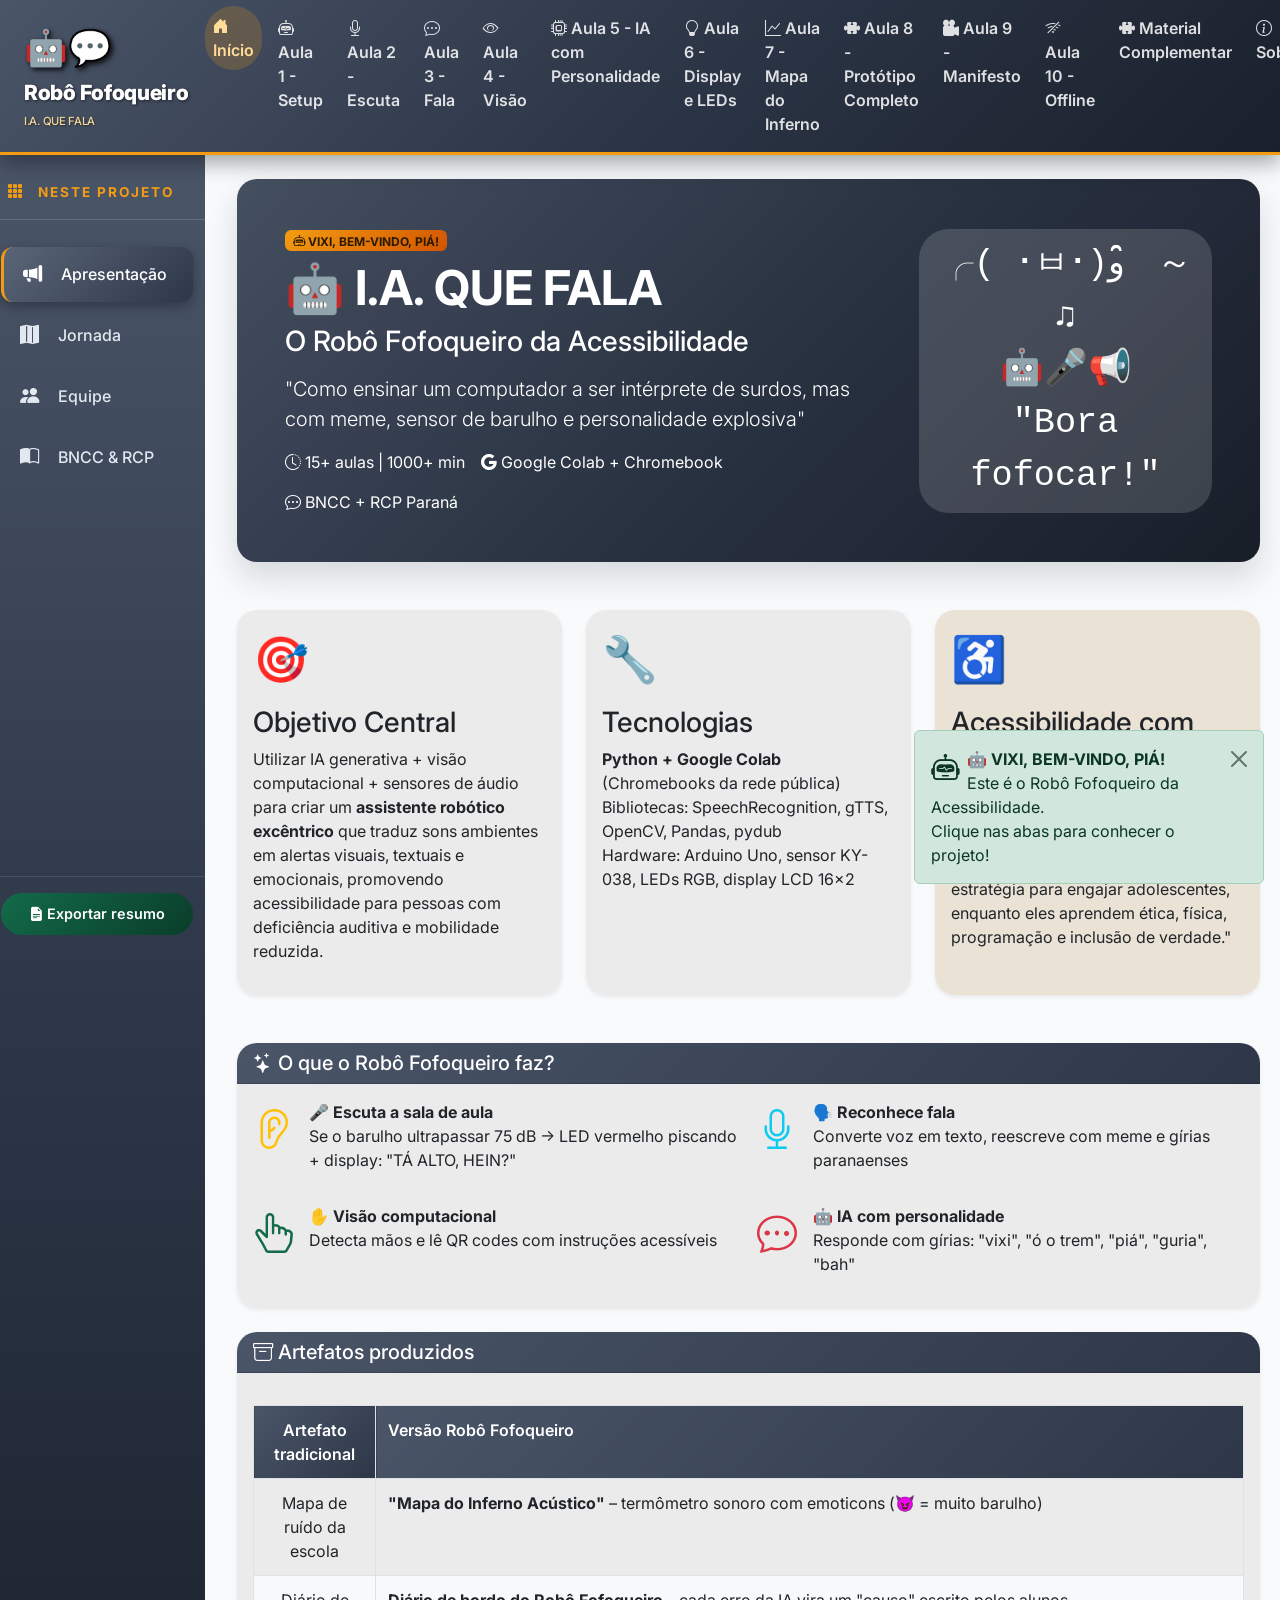
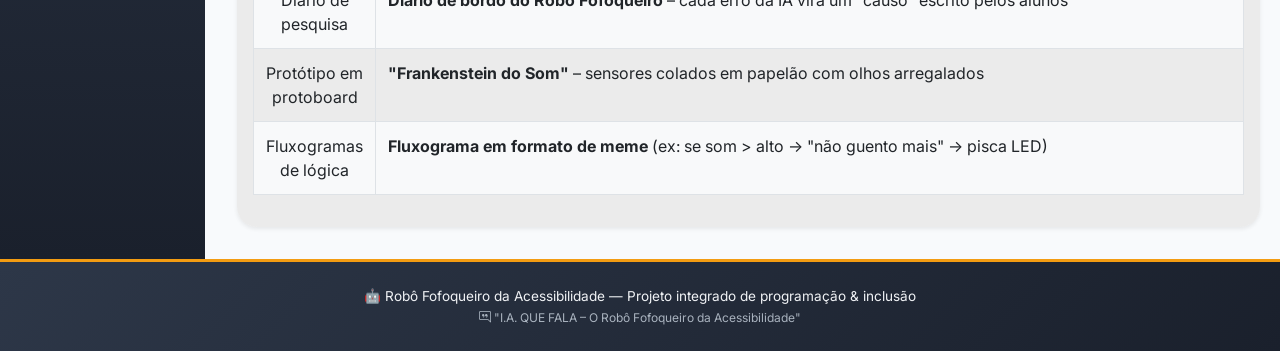
==== commit 63c3ab93: "Ajustes no index" ====
--- a/index.html
+++ b/index.html
@@ -45,6 +45,35 @@
           </li>
           <li class="nav-item">
             <a class="nav-link" data-projeto-aba="aula4" href="#"><i class="bi bi-eye"></i> Aula 4 - Visão</a>
+          </li>
+          <li class="nav-item">
+            <a class="nav-link" data-projeto-aba="aula5" href="aula_05.html"><i class="bi bi-cpu"></i> Aula 5 - IA com
+              Personalidade</a>
+          </li>
+          <li class="nav-item">
+            <a class="nav-link" data-projeto-aba="aula6" href="aula_06.html"><i class="bi bi-lightbulb"></i> Aula 6 -
+              Display e LEDs</a>
+          </li>
+          <li class="nav-item">
+            <a class="nav-link" data-projeto-aba="aula7" href="aula_07.html"><i class="bi bi-graph-up"></i> Aula 7 -
+              Mapa do Inferno</a>
+          </li>
+          <li class="nav-item">
+            <a class="nav-link" data-projeto-aba="aula8" href="aula_08.html"><i class="bi bi-puzzle-fill"></i> Aula 8 -
+              Protótipo
+              Completo</a>
+          </li>
+          <li class="nav-item">
+            <a class="nav-link" data-projeto-aba="aula9" href="aula_09.html"><i class="bi bi-camera-reels-fill"></i>
+              Aula 9 - Manifesto</a>
+          </li>
+          <li class="nav-item">
+            <a class="nav-link" data-projeto-aba="aula10" href="aula_10.html"><i class="bi bi-wifi-off"></i> Aula 10 -
+              Offline</a>
+          </li>
+          <li class="nav-item">
+            <a class="nav-link" data-projeto-aba="aula11" href="material_complementar.html"><i
+                class="bi bi-puzzle-fill"></i> Material Complementar</a>
           </li>
           <li class="nav-item">
             <a class="nav-link" data-projeto-aba="sobre" href="#"><i class="bi bi-info-circle"></i> Sobre</a>
@@ -266,7 +295,7 @@
                     <tr>
                       <td>Protótipo em protoboard</td>
                       <td>
-                        <strong>"Frankstein do Som"</strong> – sensores
+                        <strong>"Frankenstein do Som"</strong> – sensores
                         colados em papelão com olhos arregalados
                       </td>
                     </tr>
@@ -424,7 +453,86 @@
                   <div class="etapa-icon">👁️</div>
                   <h5>Aula 4</h5>
                   <p class="fw-bold">Visão Computacional</p>
-                  <span class="badge bg-secondary">Em breve</span>
+                  <a href="pages/aula_04.html" class="btn btn-sm btn-outline-primary mt-2">Acessar <i
+                      class="bi bi-arrow-right"></i></a>
+                </div>
+              </div>
+            </div>
+            <!-- Cards das Aulas 5 a 11 (adicionados) -->
+            <div class="col-md-6 col-lg-3">
+              <div class="card h-100 border-0 shadow-sm etapa-card text-center">
+                <div class="card-body">
+                  <div class="etapa-icon">🧠</div>
+                  <h5>Aula 5</h5>
+                  <p class="fw-bold">IA com Personalidade</p>
+                  <a href="pages/aula_05.html" class="btn btn-sm btn-outline-primary mt-2">Acessar <i
+                      class="bi bi-arrow-right"></i></a>
+                </div>
+              </div>
+            </div>
+            <div class="col-md-6 col-lg-3">
+              <div class="card h-100 border-0 shadow-sm etapa-card text-center">
+                <div class="card-body">
+                  <div class="etapa-icon">💡</div>
+                  <h5>Aula 6</h5>
+                  <p class="fw-bold">Display e LEDs</p>
+                  <a href="pages/aula_06.html" class="btn btn-sm btn-outline-primary mt-2">Acessar <i
+                      class="bi bi-arrow-right"></i></a>
+                </div>
+              </div>
+            </div>
+            <div class="col-md-6 col-lg-3">
+              <div class="card h-100 border-0 shadow-sm etapa-card text-center">
+                <div class="card-body">
+                  <div class="etapa-icon">📊</div>
+                  <h5>Aula 7</h5>
+                  <p class="fw-bold">Mapa do Inferno</p>
+                  <a href="pages/aula_07.html" class="btn btn-sm btn-outline-primary mt-2">Acessar <i
+                      class="bi bi-arrow-right"></i></a>
+                </div>
+              </div>
+            </div>
+            <div class="col-md-6 col-lg-3">
+              <div class="card h-100 border-0 shadow-sm etapa-card text-center">
+                <div class="card-body">
+                  <div class="etapa-icon">🧩</div>
+                  <h5>Aula 8</h5>
+                  <p class="fw-bold">Protótipo Completo</p>
+                  <a href="pages/aula_08.html" class="btn btn-sm btn-outline-primary mt-2">Acessar <i
+                      class="bi bi-arrow-right"></i></a>
+                </div>
+              </div>
+            </div>
+            <div class="col-md-6 col-lg-3">
+              <div class="card h-100 border-0 shadow-sm etapa-card text-center">
+                <div class="card-body">
+                  <div class="etapa-icon">🎬</div>
+                  <h5>Aula 9</h5>
+                  <p class="fw-bold">Manifesto e Vídeo</p>
+                  <a href="pages/aula_09.html" class="btn btn-sm btn-outline-primary mt-2">Acessar <i
+                      class="bi bi-arrow-right"></i></a>
+                </div>
+              </div>
+            </div>
+            <div class="col-md-6 col-lg-3">
+              <div class="card h-100 border-0 shadow-sm etapa-card text-center">
+                <div class="card-body">
+                  <div class="etapa-icon">📦</div>
+                  <h5>Aula 10</h5>
+                  <p class="fw-bold">Versão Offline</p>
+                  <a href="pages/aula_10.html" class="btn btn-sm btn-outline-primary mt-2">Acessar <i
+                      class="bi bi-arrow-right"></i></a>
+                </div>
+              </div>
+            </div>
+            <div class="col-md-6 col-lg-3">
+              <div class="card h-100 border-0 shadow-sm etapa-card text-center">
+                <div class="card-body">
+                  <div class="etapa-icon">📚</div>
+                  <h5>Material Complementar</h5>
+                  <p class="fw-bold">BNCC, RCP e Avaliação</p>
+                  <a href="pages/material_complementar.html" class="btn btn-sm btn-outline-primary mt-2">Acessar <i
+                      class="bi bi-arrow-right"></i></a>
                 </div>
               </div>
             </div>
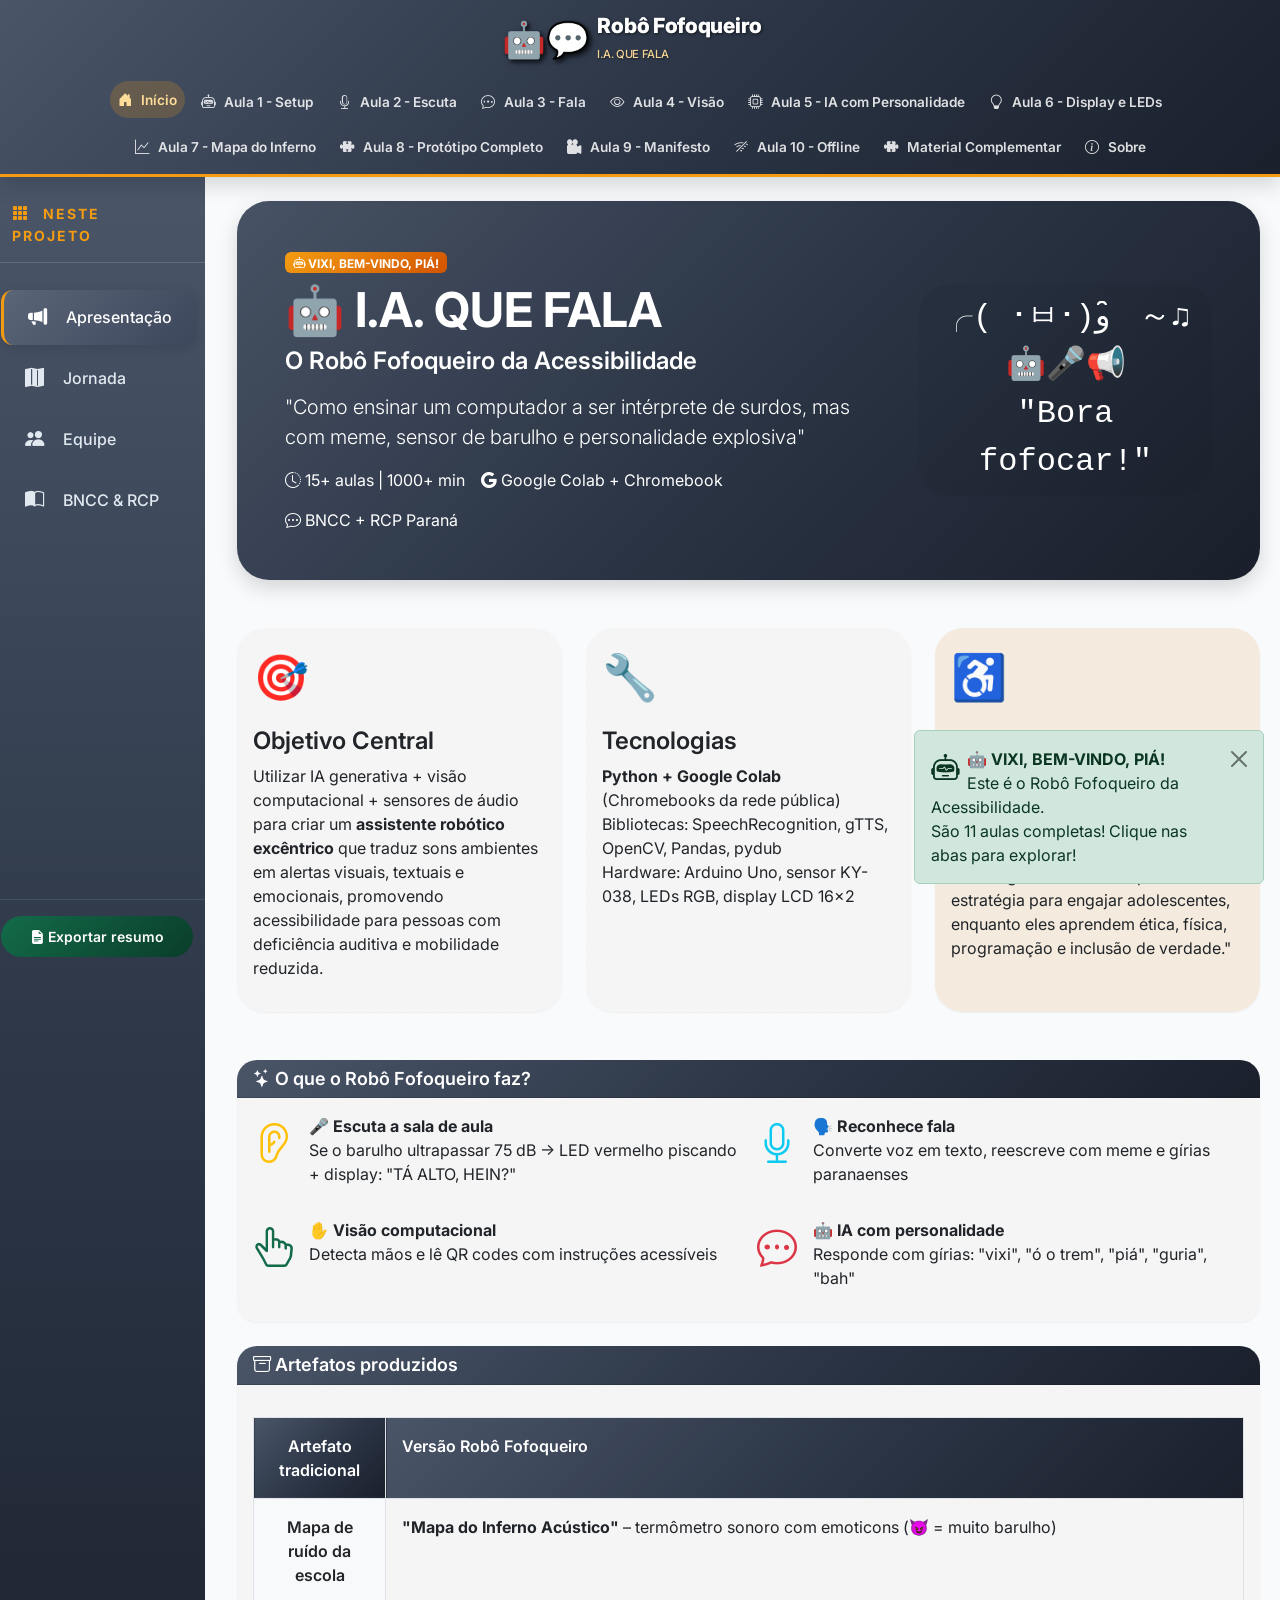
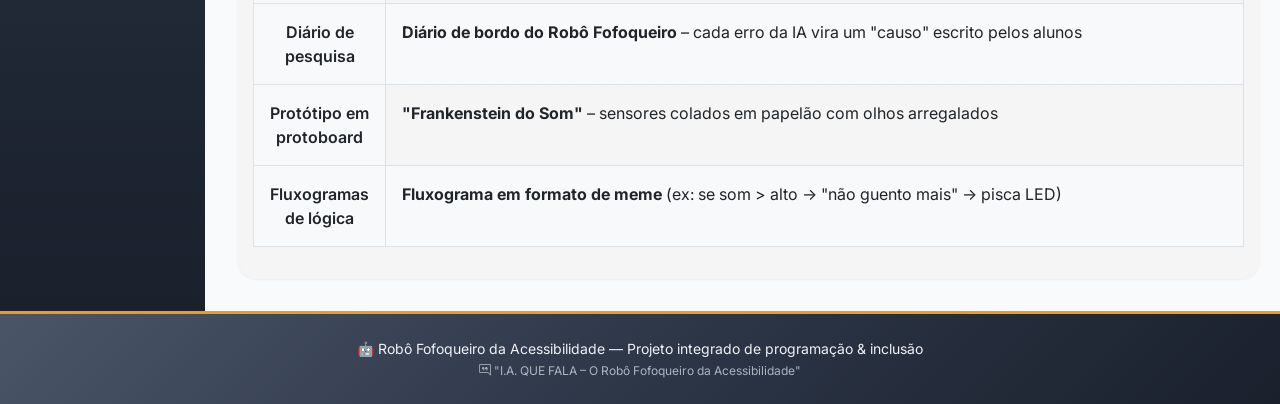
==== commit 6a22089e: "Ajustes no index.html" ====
--- a/index.html
+++ b/index.html
@@ -44,36 +44,37 @@
             <a class="nav-link" href="pages/aula_03.html"><i class="bi bi-chat-dots"></i> Aula 3 - Fala</a>
           </li>
           <li class="nav-item">
-            <a class="nav-link" data-projeto-aba="aula4" href="#"><i class="bi bi-eye"></i> Aula 4 - Visão</a>
-          </li>
-          <li class="nav-item">
-            <a class="nav-link" data-projeto-aba="aula5" href="aula_05.html"><i class="bi bi-cpu"></i> Aula 5 - IA com
+            <a class="nav-link" href="#"><i class="bi bi-eye"></i> Aula 4 - Visão</a>
+          </li>
+          <li class="nav-item">
+            <a class="nav-link" href="pages/aula_05.html"><i class="bi bi-cpu"></i> Aula 5 - IA com
               Personalidade</a>
           </li>
           <li class="nav-item">
-            <a class="nav-link" data-projeto-aba="aula6" href="aula_06.html"><i class="bi bi-lightbulb"></i> Aula 6 -
+            <a class="nav-link" href="pages/aula_06.html"><i class="bi bi-lightbulb"></i> Aula 6 -
               Display e LEDs</a>
           </li>
           <li class="nav-item">
-            <a class="nav-link" data-projeto-aba="aula7" href="aula_07.html"><i class="bi bi-graph-up"></i> Aula 7 -
+            <a class="nav-link" href="pages/aula_07.html"><i class="bi bi-graph-up"></i> Aula 7 -
               Mapa do Inferno</a>
           </li>
           <li class="nav-item">
-            <a class="nav-link" data-projeto-aba="aula8" href="aula_08.html"><i class="bi bi-puzzle-fill"></i> Aula 8 -
+            <a class="nav-link" href="pages/aula_08.html"><i class="bi bi-puzzle-fill"></i> Aula 8 -
               Protótipo
               Completo</a>
           </li>
           <li class="nav-item">
-            <a class="nav-link" data-projeto-aba="aula9" href="aula_09.html"><i class="bi bi-camera-reels-fill"></i>
+            <a class="nav-link" data-projeto-aba="aula9" href="pages/aula_09.html"><i
+                class="bi bi-camera-reels-fill"></i>
               Aula 9 - Manifesto</a>
           </li>
           <li class="nav-item">
-            <a class="nav-link" data-projeto-aba="aula10" href="aula_10.html"><i class="bi bi-wifi-off"></i> Aula 10 -
+            <a class="nav-link" href="pages/aula_10.html"><i class="bi bi-wifi-off"></i> Aula 10 -
               Offline</a>
           </li>
           <li class="nav-item">
-            <a class="nav-link" data-projeto-aba="aula11" href="material_complementar.html"><i
-                class="bi bi-puzzle-fill"></i> Material Complementar</a>
+            <a class="nav-link" href="pages/material_complementar.html"><i class="bi bi-puzzle-fill"></i> Material
+              Complementar</a>
           </li>
           <li class="nav-item">
             <a class="nav-link" data-projeto-aba="sobre" href="#"><i class="bi bi-info-circle"></i> Sobre</a>
--- a/assets/css/style.css
+++ b/assets/css/style.css
@@ -1,1811 +1,1640 @@
 /* ===================================================================
-   TITULO DA PÁGINA: Style CSS - Robô Fofoqueiro (Interface Educacional)
+   STYLE.CSS - Robô Fofoqueiro (Arquivo Principal)
    ===================================================================
-   Objetivo: Fornecer estilos visuais para a plataforma "Robô Fofoqueiro",
-             um ambiente educacional interativo com tema de grafite,
-             menus laterais, simulações e acessibilidade.
-   Alunos: Equipe de Desenvolvimento
-   Orientadora: Gisele Nunes
-   Data: 2026
+   Este arquivo importa todos os módulos CSS do projeto.
    ===================================================================
 */
 
-/* ==================== RESET E CONFIGURAÇÕES GLOBAIS ==================== */
-
-/* 
-   SELETOR UNIVERSAL (*) - Remove todas as margens, preenchimentos padrão
-   e altera o modelo de caixa para border-box (largura inclui bordas e padding)
+/* Importa todos os módulos CSS */
+@import url("base.css");
+@import url("components.css");
+@import url("pages.css");
+@import url("simulators.css");
+
+/* ===================================================================
+   NOTA: Para desenvolvimento local, certifique-se que todos os 
+   arquivos CSS estão na mesma pasta:
+   
+   assets/css/
+   ├── style.css      (este arquivo - principal)
+   ├── base.css       (variáveis, reset, tipografia)
+   ├── components.css (menus, cards, botões, tabs)
+   ├── pages.css      (estilos específicos por página)
+   └── simulators.css (simuladores interativos)
+   ===================================================================
 */
-* {
+
+/* ===================================================================
+   MENU SUPERIOR - EXIBIÇÃO EM TRÊS LINHAS HARMONIOSA
+   ===================================================================
+*/
+
+.menu-projeto-principal {
+  background: var(--grad-grafite);
+  box-shadow: var(--shadow-lg);
+  padding: var(--spacing-sm) 0;
+  border-bottom: 3px solid #f39c12;
+}
+
+.menu-projeto-principal .container-fluid {
+  display: flex;
+  flex-direction: column;
+  align-items: center;
+  gap: 0.5rem;
+}
+
+.menu-projeto-principal .navbar-brand {
+  color: var(--branco) !important;
+  font-weight: 800;
+  text-shadow: 2px 2px 4px rgba(0, 0, 0, 0.5);
+  letter-spacing: -0.3px;
+  margin-bottom: 0.25rem;
+}
+
+.menu-projeto-principal .navbar-collapse {
+  width: 100%;
+  display: flex;
+  flex-direction: column;
+}
+
+.menu-projeto-principal .navbar-nav {
+  display: flex;
+  flex-wrap: wrap;
+  justify-content: center;
+  gap: 0.3rem;
   margin: 0;
-  /* Remove margem externa de todos elementos */
   padding: 0;
-  /* Remove espaçamento interno de todos elementos */
-  box-sizing: border-box;
-  /* Largura total = largura definida + borda + padding? NÃO! Com border-box, padding e borda são incluídos na largura total */
-}
-
-/*
-   ESTILO BASE DO CORPO DA PÁGINA (body)
-   Define a fonte principal, fundo com gradiente suave e layout flexível
-*/
-body {
-  font-family: 'Inter', sans-serif;
-  /* Fonte moderna sem serifa */
-  background: linear-gradient(145deg, #f0f2f5 0%, #e9ecef 100%);
-  /* Gradiente diagonal suave (cinza claro) */
-  color: #1e2a3e;
-  /* Cor do texto: azul escuro suave */
-  min-height: 100vh;
-  /* Altura mínima igual à tela toda */
-  display: flex;
-  /* Ativa Flexbox no body */
-  flex-direction: column;
-  /* Organiza filhos em coluna (um abaixo do outro) */
-}
-
-/* ==================== VARIÁVEIS CSS (PALETA DE CORES GRAFITE) ==================== */
-
-/*
-   DEFINIÇÃO DE VARIÁVEIS GLOBAIS
-   Facilita manutenção de cores e evita repetição
-*/
-:root {
-  /* Tons de grafite (do claro ao escuro) */
-  --grafite-claro: #4a5568;
-  /* Cinza azulado médio */
-  --grafite-medio: #2d3748;
-  /* Cinza azulado mais escuro */
-  --grafite-escuro: #1a202c;
-  /* Quase preto azulado */
-
-  /* Gradientes principais (efeito degradê) */
-  --grafite-grad-principal: linear-gradient(135deg, #4a5568 0%, #2d3748 50%, #1a202c 100%);
-  /* Gradiente diagonal 135° */
-  --grafite-grad-hover: linear-gradient(135deg, #5a6578 0%, #3d475c 100%);
-  /* Versão mais clara para hover */
-
-  /* Cores de destaque - Verde (sucesso/confirmação) */
-  --verde-escuro: #0f5c3f;
-  /* Verde floresta */
-  --verde-grad: linear-gradient(135deg, #136b49, #0a3d2a);
-  /* Gradiente verde */
-
-  /* Cores de alerta - Laranja (atenção) */
-  --laranja-alerta: #e67e22;
-  /* Laranja médio */
-  --laranja-grad: linear-gradient(135deg, #f39c12, #d35400);
-  /* Gradiente laranja vibrante */
-
-  /* Tons neutros e overlays */
-  --cinza-claro: #eef2f5;
-  /* Fundo claro */
-  --grafite-bg: #2d3748;
-  /* Fundo grafite */
-  --vermelho-alerta: #e74c3c;
-  /* Vermelho para erros críticos */
-  --fume-overlay: rgba(0, 0, 0, 0.04);
-  /* Camada semi-transparente preta (4% opacidade) */
-  --fume-overlay-escuro: rgba(0, 0, 0, 0.06);
-  /* Camada mais escura (6% opacidade) */
-
-  /* Azul para funcionalidade de fala/simulação */
-  --azul-fala: #2980b9;
-  /* Azul médio */
-  --azul-grad: linear-gradient(135deg, #3498db, #2980b9);
-  /* Gradiente azul */
-}
-
-/* ==================== CORREÇÕES DE VISIBILIDADE DO TEXTO DO MENU ==================== */
-
-/*
-   GARANTE QUE O TEXTO DA MARCA (BRAND) NO MENU FIQUE SEMPRE BRANCO
-   Força contraste máximo mesmo em fundos escuros
-*/
-.menu-projeto-principal .navbar-brand {
-  color: white !important;
-  /* Força cor branca (sobrescreve qualquer outra regra) */
-  font-weight: 800;
-  /* Peso da fonte: extra-negrito */
-  text-shadow: 2px 2px 4px rgba(0, 0, 0, 0.5);
-  /* Sombra preta para destacar do fundo */
-  letter-spacing: -0.3px;
-  /* Reduz espaçamento entre letras levemente */
-}
-
-/*
-   ESTILO DO TEXTO PRINCIPAL DA MARCA
-   Aplica gradiente branco e mantém legibilidade
-*/
-.brand-text-principal {
-  font-size: 1.3rem;
-  /* Tamanho relativo à raiz (20.8px aproximadamente) */
-  line-height: 1.2;
-  /* Altura da linha: 1.2x o tamanho da fonte */
-  display: inline-block;
-  /* Comporta-se como bloco mas em linha */
-  background: linear-gradient(135deg, #ffffff 0%, #f0f0f0 100%);
-  /* Gradiente branco suave */
-  background-clip: text;
-  /* Recorta o fundo no formato do texto (padrão moderno) */
-  -webkit-background-clip: text;
-  /* Mesmo efeito para navegadores WebKit (Chrome, Safari) */
-  color: white !important;
-  /* Fallback: cor branca sólida */
-  text-shadow: 1px 1px 3px rgba(0, 0, 0, 0.6);
-  /* Sombra para contraste */
-  font-weight: 800;
-  /* Negrito máximo */
-}
-
-/*
-   FALLBACK MÁXIMO: GARANTE QUE SPAN DENTRO DO TEXTO SEJA BRANCO SÓLIDO
-   Caso o gradiente não funcione, este estilo assegura legibilidade
-*/
-.brand-text-principal span {
-  color: #ffffff !important;
-  /* Branco puro e forçado */
-  background: none !important;
-  /* Remove qualquer fundo */
-  text-shadow: 2px 2px 6px rgba(0, 0, 0, 0.7);
-  /* Sombra mais forte */
-}
-
-/*
-   SUBTÍTULO DA MARCA (geralmente menor, abaixo do principal)
-*/
-.sub-brand-principal {
-  font-size: 0.7rem;
-  /* Tamanho pequeno (11.2px) */
-  opacity: 0.95;
-  /* Quase totalmente opaco (ligeira transparência) */
-  font-weight: 500;
-  /* Peso médio */
-  color: #ffdd99 !important;
-  /* Amarelo claro suave */
-  text-shadow: 1px 1px 2px rgba(0, 0, 0, 0.5);
-  /* Sombra preta leve */
-}
-
-/* ==================== RESPONSIVIDADE DO MENU (TELAS PEQUENAS) ==================== */
-
-/*
-   TABLETS (largura máxima 768px)
-   Reduz tamanhos de fonte para caber em telas médias
-*/
-@media (max-width: 768px) {
-  .brand-text-principal {
-    font-size: 1rem;
-    /* 16px - tamanho padrão */
-    white-space: normal;
-    /* Permite quebra de linha */
-    word-break: keep-all;
-    /* Evita quebras agressivas de palavras */
-  }
-
-  .sub-brand-principal {
-    font-size: 0.6rem;
-    /* 9.6px */
-  }
-
-  .menu-projeto-principal .navbar-brand {
-    max-width: 80%;
-    /* Limita largura a 80% do container */
-  }
-}
-
-/*
-   CELULARES (largura máxima 576px)
-   Redução ainda maior para dispositivos muito pequenos
-*/
-@media (max-width: 576px) {
-  .brand-text-principal {
-    font-size: 0.85rem;
-    /* 13.6px */
-  }
-
-  .sub-brand-principal {
-    font-size: 0.55rem;
-    /* 8.8px */
-  }
-}
-
-/*
-   ESTILO DO MENU PRINCIPAL
-   Fundo escuro gradiente com borda inferior laranja de destaque
-*/
-.menu-projeto-principal {
-  background: linear-gradient(135deg, #2d3748 0%, #1a202c 100%);
-  /* Gradiente grafite escuro */
-  box-shadow: 0 8px 20px rgba(0, 0, 0, 0.35);
-  /* Sombra pronunciada para profundidade */
-  padding: 0.5rem 0;
-  /* Espaçamento vertical interno */
-  border-bottom: 3px solid #f39c12;
-  /* Linha inferior laranja (destaque) */
-}
-
-/*
-   REMOVE PSEUDO-ELEMENTOS QUE POSSAM ESCURECER O TEXTO
-   Garante que não haja before/after interferindo na cor
-*/
-.menu-projeto-principal .navbar-brand::before,
-.menu-projeto-principal .navbar-brand::after {
-  display: none;
-  /* Esconde qualquer pseudo-elemento */
-}
-
-/*
-   ÍCONE DO ROBÔ NO MENU
-*/
-.robo-icon-principal {
-  font-size: 2.2rem;
-  /* Tamanho grande (35.2px) */
-  filter: drop-shadow(2px 2px 2px rgba(0, 0, 0, 0.5));
-  /* Sombra tipo "drop" (respeita transparência) */
-  color: #f39c12;
-  /* Cor laranja dourada */
-}
-
-/*
-   CONTAINER DA MARCA (navbar-brand) - ORGANIZAÇÃO FLEXÍVEL
-*/
-.navbar-brand {
-  display: flex;
-  /* Layout flexível */
-  align-items: center;
-  /* Alinha verticalmente ao centro */
-  gap: 12px;
-  /* Espaçamento entre elementos filhos: 12px */
-  flex-wrap: wrap;
-  /* Permite quebra de linha se necessário */
-}
-
-/*
-   DIV DENTRO DA MARCA - ORGANIZA TEXTO EM COLUNA
-*/
-.navbar-brand>div {
-  display: flex;
-  /* Flexível */
-  flex-direction: column;
-  /* Empilha os textos verticalmente */
-}
-
-/* ==================== EFEITO FUMÊ (OVERLAY SUTIL EM CARDS) ==================== */
-
-/*
-   FUNDO COM PADRÃO DE PONTOS E OVERLAY TRANSPARENTE
-   Cria textura visual interessante sem atrapalhar conteúdo
-*/
-.card-body {
-  background-image: radial-gradient(circle at 25% 40%, rgba(0, 0, 0, 0.02) 1px, transparent 1px);
-  /* Pontos minúsculos */
-  background-size: 16px 16px;
-  /* Tamanho do padrão de repetição */
-  position: relative;
-  /* Necessário para posicionar o pseudo-elemento ::before */
-}
-
-/*
-   PSEUDO-ELEMENTO ::before - CRIA OVERLAY TRANSPARENTE SOBRE O FUNDO
-   Adiciona camada "fumê" que escurece levemente
-*/
-.card-body::before {
-  content: '';
-  /* Conteúdo vazio obrigatório */
-  position: absolute;
-  /* Posicionado absolutamente em relação ao .card-body */
-  top: 0;
-  /* Gruda no topo */
-  left: 0;
-  /* Gruda na esquerda */
-  right: 0;
-  /* Estica até a direita */
-  bottom: 0;
-  /* Estica até a base */
-  background: var(--fume-overlay);
-  /* Overlay preto com 4% opacidade */
-  pointer-events: none;
-  /* Permite clicar através do overlay (não bloqueia interação) */
-  z-index: 0;
-  /* Coloca atrás do conteúdo (índice inferior) */
-}
-
-/*
-   GARANTE QUE O CONTEÚDO DO CARD FIQUE ACIMA DO OVERLAY
-*/
-.card-body>* {
-  position: relative;
-  /* Cria novo contexto de empilhamento */
-  z-index: 1;
-  /* Fica acima do ::before (z-index:0) */
-}
-
-/*
-   VARIAÇÃO DO EFEITO FUMÊ PARA ÁREA LATERAL (ABAS)
-   Padrão de pontos menor (14px) para textura diferente
-*/
-.lateral-aba-conteudo .card-body {
-  background-image: radial-gradient(circle at 25% 40%, rgba(0, 0, 0, 0.02) 1px, transparent 1px);
-  background-size: 14px 14px;
-  /* Pontos mais próximos */
-}
-
-/*
-   EFEITO FUMÊ ESPECÍFICO PARA CONTEÚDO DE CÓDIGO
-   Usa linhas diagonais em vez de pontos para simular "código antigo"
-*/
-#conteudoCodigo .card-body,
-.lateral-aba-conteudo#conteudoCodigo,
-#conteudoCodigo {
-  background-image: repeating-linear-gradient(45deg,
-      /* Linhas diagonais a 45° */
-      rgba(0, 0, 0, 0.02) 0px,
-      rgba(0, 0, 0, 0.02) 2px,
-      transparent 2px,
-      transparent 8px);
-  /* Ciclo de 8px: 2px de linha + 6px transparente */
-  position: relative;
-}
-
-/*
-   OVERLAY MAIS ESCURO PARA ÁREA DE CÓDIGO
-*/
-#conteudoCodigo .card-body::before,
-.lateral-aba-conteudo#conteudoCodigo::before,
-#conteudoCodigo::before {
-  background: var(--fume-overlay-escuro);
-  /* Overlay com 6% opacidade (mais escuro) */
-}
-
-/*
-   VARIAÇÃO PARA CARD COM FUNDO PRETO (código)
-   Padrão de linhas claras (branco translúcido) em vez de escuras
-*/
-.card-body.bg-preto-code,
-#conteudoCodigo .card-body.p-0 {
-  background-image: repeating-linear-gradient(45deg,
-      rgba(255, 255, 255, 0.02) 0px,
-      /* Linhas brancas muito sutis */
-      rgba(255, 255, 255, 0.02) 2px,
-      transparent 2px,
-      transparent 8px);
-}
-
-/*
-   OVERLAY MAIS FORTE PARA CÓDIGO EM FUNDO PRETO
-*/
-.card-body.bg-preto-code::before {
-  background: rgba(0, 0, 0, 0.15);
-  /* 15% de preto - bem escuro para contraste */
-}
-
-/* ==================== LAYOUT PRINCIPAL E CONTEÚDO ==================== */
-
-/*
-   CONTAINER PRINCIPAL DO LAYOUT
-   Altura mínima = altura da tela menos 160px (considerando header e footer)
-*/
-.main-layout {
-  min-height: calc(100vh - 160px);
-  /* Calcula: 100% da viewport - 160px */
-  padding: 0;
-  /* Remove padding padrão */
-  flex: 1;
-  /* Ocupa espaço restante em layout flexível */
-}
-
-/*
-   ÁREA DO CONTEÚDO PRINCIPAL
-   Fundo claro e padding espaçoso
-*/
-.conteudo-principal {
-  background: #f8fafc;
-  /* Fundo branco levemente azulado */
-  min-height: calc(100vh - 70px);
-  /* Altura mínima: viewport menos 70px */
-  padding: 1.5rem 2rem 2rem 2rem !important;
-  /* Padding: topo 1.5rem, laterais 2rem, base 2rem */
-}
-
-/*
-   RESPONSIVIDADE DO CONTEÚDO PRINCIPAL - TABLETS
-   Reduz padding para economizar espaço
-*/
-@media (max-width: 768px) {
-  .conteudo-principal {
-    padding: 1rem 1rem 1.5rem 1rem !important;
-    /* Padding uniforme de 1rem nas laterais/topo, 1.5rem base */
-  }
-}
-
-/*
-   RESPONSIVIDADE DO CONTEÚDO PRINCIPAL - CELULARES
-   Padding mínimo para máximo aproveitamento da tela
-*/
-@media (max-width: 576px) {
-  .conteudo-principal {
-    padding: 0.75rem 0.75rem 1rem 0.75rem !important;
-    /* Padding compacto */
-  }
-}
-
-/* ==================== RODAPÉ (FOOTER) CORRIGIDO ==================== */
-
-/*
-   ESTILO PERSONALIZADO DO RODAPÉ
-   Fundo escuro gradiente, borda superior laranja
-*/
-.footer-custom {
-  background: linear-gradient(135deg, #2d3748 0%, #1a202c 100%);
-  /* Gradiente grafite escuro */
-  color: #e2e8f0;
-  /* Texto cinza claro */
-  font-size: 0.85rem;
-  /* Tamanho pequeno (13.6px) */
-  padding: 1.5rem 1rem;
-  /* Espaçamento interno generoso */
-  text-align: center;
-  /* Centraliza texto */
-  width: 100%;
-  /* Largura total */
-  margin-top: auto;
-  /* Empurra rodapé para o final em layout flex */
-  border-top: 3px solid #f39c12;
-  /* Borda superior laranja (destaque) */
-  position: relative;
-  /* Contexto de posicionamento */
-  bottom: 0;
-  /* Alinhado à base (caso necessário) */
-  left: 0;
-  right: 0;
-}
-
-/*
-   CONTAINER INTERNO DO RODAPÉ - GARANTE LARGURA CORRETA
-*/
-.footer-custom .container-fluid {
-  width: 100%;
-  /* Largura total */
-  padding-right: var(--bs-gutter-x, 0.75rem);
-  /* Usa variável Bootstrap ou fallback 0.75rem */
-  padding-left: var(--bs-gutter-x, 0.75rem);
-  margin-right: auto;
-  /* Centraliza horizontalmente */
-  margin-left: auto;
-}
-
-/*
-   PARÁGRAFOS DENTRO DO RODAPÉ
-*/
-.footer-custom p {
-  margin-bottom: 0.5rem;
-  /* Espaço inferior pequeno */
-  color: #f0f2f5;
-  /* Branco acinzentado */
-}
-
-/*
-   TEXTO PEQUENO (COPYRIGHT, ETC) DENTRO DO RODAPÉ
-*/
-.footer-custom small {
-  opacity: 0.8;
-  /* Leve transparência */
-  font-size: 0.75rem;
-  /* 12px */
-  color: #cbd5e0;
-  /* Cinza claro */
-}
-
-/*
-   GARANTE QUE O RODAPÉ NÃO TENHA MARGEM EXTRA QUANDO SEGUIDO DE LAYOUT
-*/
-.container-fluid.main-layout+.footer-custom,
-.row+.footer-custom {
-  margin-top: 0;
-  /* Remove margem superior */
-}
-
-/* ==================== MENU SUPERIOR DETALHADO ==================== */
-
-/*
-   (Regras repetidas ou complementares - mantemos consistência)
-   Fundo gradiente de grafite claro para escuro
-*/
-.menu-projeto-principal {
-  background: linear-gradient(135deg, #4a5568 0%, #2d3748 50%, #1a202c 100%);
-  /* Gradiente de três estágios */
-  box-shadow: 0 8px 20px rgba(0, 0, 0, 0.35);
-  padding: 0.5rem 0;
-  border-bottom: 3px solid #f39c12;
-}
-
-/*
-   LINKS DE NAVEGAÇÃO NO MENU PRINCIPAL
-*/
+  list-style: none;
+}
+
+.menu-projeto-principal .menu-linha-superior {
+  margin-bottom: 0.3rem;
+  border-bottom: 1px solid rgba(255, 255, 255, 0.15);
+  padding-bottom: 0.3rem;
+}
+
+.menu-projeto-principal .menu-linha-inferior {
+  margin-bottom: 0.3rem;
+  border-bottom: 1px solid rgba(255, 255, 255, 0.1);
+  padding-bottom: 0.3rem;
+}
+
+.menu-projeto-principal .menu-linha-sobre {
+  padding-top: 0.2rem;
+}
+
+.menu-projeto-principal .nav-item {
+  margin: 0;
+}
+
 .menu-projeto-principal .nav-link {
   color: rgba(255, 255, 255, 0.85) !important;
-  /* Branco com 85% opacidade */
   font-weight: 600;
-  /* Semi-negrito */
-  border-radius: 40px;
-  /* Bordas muito arredondadas (pílula) */
-  transition: all 0.2s;
-  /* Transição suave para todas propriedades (0.2 segundos) */
-  padding: 0.5rem 1.2rem;
-  /* Espaçamento interno vertical/horizontal */
-}
-
-/*
-   EFEITO HOVER E ESTADO ATIVO PARA LINKS DO MENU
-*/
+  border-radius: var(--border-radius-pill);
+  transition: all var(--transition-base);
+  padding: 0.5rem 0.9rem;
+  font-size: 0.85rem;
+  white-space: nowrap;
+}
+
+.menu-projeto-principal .nav-link i {
+  margin-right: 6px;
+  font-size: 0.9rem;
+}
+
 .menu-projeto-principal .nav-link:hover,
 .menu-projeto-principal .nav-link.active-projeto {
   background: rgba(243, 156, 18, 0.2);
-  /* Fundo laranja com 20% opacidade */
   color: #ffdd99 !important;
-  /* Amarelo claro */
   transform: translateY(-2px);
-  /* Move levemente para cima (efeito flutuante) */
-}
-
-/* ==================== MENU LATERAL (SIDEBAR) ==================== */
-
-/*
-   BARRA LATERAL ESQUERDA - FUNDO GRADIENTE VERTICAL
+}
+
+/* Responsividade para o menu em três linhas */
+@media (max-width: 1200px) {
+  .menu-projeto-principal .nav-link {
+    padding: 0.4rem 0.7rem;
+    font-size: 0.8rem;
+  }
+
+  .menu-projeto-principal .nav-link i {
+    font-size: 0.85rem;
+  }
+}
+
+@media (max-width: 992px) {
+  .menu-projeto-principal .navbar-nav {
+    gap: 0.2rem;
+  }
+
+  .menu-projeto-principal .nav-link {
+    padding: 0.4rem 0.6rem;
+    font-size: 0.75rem;
+  }
+
+  .menu-projeto-principal .nav-link i {
+    font-size: 0.8rem;
+  }
+
+  .brand-text-principal {
+    font-size: 1rem;
+  }
+
+  .sub-brand-principal {
+    font-size: 0.6rem;
+  }
+
+  .robo-icon-principal {
+    font-size: 1.6rem;
+  }
+}
+
+@media (max-width: 768px) {
+  .menu-projeto-principal .navbar-brand {
+    margin-bottom: 0.5rem;
+  }
+
+  .menu-projeto-principal .navbar-nav {
+    gap: 0.15rem;
+  }
+
+  .menu-projeto-principal .nav-link {
+    padding: 0.3rem 0.5rem;
+    font-size: 0.7rem;
+  }
+
+  .menu-projeto-principal .nav-link i {
+    font-size: 0.75rem;
+    margin-right: 3px;
+  }
+}
+
+@media (max-width: 576px) {
+  .menu-projeto-principal .nav-link {
+    padding: 0.25rem 0.4rem;
+    font-size: 0.65rem;
+  }
+
+  .menu-projeto-principal .nav-link i {
+    font-size: 0.7rem;
+  }
+
+  .brand-text-principal {
+    font-size: 0.9rem;
+  }
+
+  .robo-icon-principal {
+    font-size: 1.4rem;
+  }
+}
+
+/* ===================================================================
+   MARCA/LOGO
+   ===================================================================
 */
-.sidebar-lateral {
-  background: linear-gradient(180deg, #4a5568 0%, #2d3748 50%, #1a202c 100%);
-  /* Gradiente vertical (180°) */
-  min-height: calc(100vh - 70px);
-  /* Altura mínima: viewport menos 70px (altura do header) */
-  box-shadow: 4px 0 20px rgba(0, 0, 0, 0.2);
-  /* Sombra para direita, dando profundidade */
-}
-
-/*
-   CONTEÚDO STICKY DA SIDEBAR (GRUDA AO ROLAR)
+
+.brand-text-principal {
+  font-size: 1.3rem;
+  line-height: 1.2;
+  display: inline-block;
+  background: linear-gradient(135deg, #ffffff 0%, #f0f0f0 100%);
+  background-clip: text;
+  -webkit-background-clip: text;
+  color: var(--branco) !important;
+  text-shadow: 1px 1px 3px rgba(0, 0, 0, 0.6);
+  font-weight: 800;
+}
+
+.brand-text-principal span {
+  color: #ffffff !important;
+  background: none !important;
+  text-shadow: 2px 2px 6px rgba(0, 0, 0, 0.7);
+}
+
+.sub-brand-principal {
+  font-size: 0.7rem;
+  opacity: 0.95;
+  font-weight: 500;
+  color: #ffdd99 !important;
+  text-shadow: 1px 1px 2px rgba(0, 0, 0, 0.5);
+}
+
+.robo-icon-principal {
+  font-size: 2.2rem;
+  filter: drop-shadow(2px 2px 2px rgba(0, 0, 0, 0.5));
+  color: #f39c12;
+}
+
+.navbar-brand {
+  display: flex;
+  align-items: center;
+  gap: var(--spacing-md);
+  flex-wrap: wrap;
+}
+
+.navbar-brand>div {
+  display: flex;
+  flex-direction: column;
+}
+
+/* ===================================================================
+   AULA 6 - DISPLAY LCD E LEDs (Estilos Específicos)
+   ===================================================================
 */
-.sidebar-sticky {
-  position: sticky;
-  /* Fica fixo durante rolagem, dentro do container pai */
-  top: 80px;
-  /* Distância do topo onde "gruda" */
-  padding: 1.5rem 0;
-  /* Espaçamento vertical */
+
+/* Display LCD Simulado */
+#displayLcdSimulado {
+  font-family: "Courier New", monospace;
+  font-size: 1.2rem;
+  background-color: #0d1117 !important;
+  color: #00ff9d !important;
+  border: 2px solid #2d3748 !important;
+  box-shadow: inset 0 0 10px rgba(0, 255, 157, 0.2);
+  letter-spacing: 1px;
+}
+
+#displayLcdSimulado br {
+  display: none;
+}
+
+/* LED RGB Simulado */
+#ledRgbSimulado {
+  background: linear-gradient(135deg, #1a1a2e, #0f0f1a) !important;
+  border-radius: 16px !important;
+  border: 1px solid rgba(255, 255, 255, 0.1);
+}
+
+#ledLuz {
+  transition: all 0.2s ease;
+  box-shadow: 0 0 10px rgba(0, 0, 0, 0.5);
+}
+
+#ledLuz.led-vermelho {
+  background: #ff0000 !important;
+  box-shadow:
+    0 0 20px #ff0000,
+    0 0 40px rgba(255, 0, 0, 0.5);
+}
+
+#ledLuz.led-verde {
+  background: #00ff00 !important;
+  box-shadow:
+    0 0 20px #00ff00,
+    0 0 40px rgba(0, 255, 0, 0.5);
+}
+
+#ledLuz.led-azul {
+  background: #0000ff !important;
+  box-shadow:
+    0 0 20px #0000ff,
+    0 0 40px rgba(0, 0, 255, 0.5);
+}
+
+#ledLuz.led-amarelo {
+  background: #ffff00 !important;
+  box-shadow:
+    0 0 20px #ffff00,
+    0 0 40px rgba(255, 255, 0, 0.5);
+}
+
+#ledLuz.led-roxo {
+  background: #ff00ff !important;
+  box-shadow:
+    0 0 20px #ff00ff,
+    0 0 40px rgba(255, 0, 255, 0.5);
+}
+
+#ledLuz.led-ciano {
+  background: #00ffff !important;
+  box-shadow:
+    0 0 20px #00ffff,
+    0 0 40px rgba(0, 255, 255, 0.5);
+}
+
+#ledLuz.led-desligado {
+  background: #333333 !important;
+  box-shadow: none;
+}
+
+/* Status do LED */
+#ledStatus {
+  font-size: 0.9rem;
+  font-weight: 500;
+  margin-top: 10px;
+}
+
+/* Botões do simulador de som */
+#btnSomSilencio:hover,
+#btnSomNormal:hover,
+#btnSomAlto:hover,
+#btnSomMuitoAlto:hover {
+  transform: translateY(-2px);
+  transition: all 0.2s ease;
+}
+
+#btnSomSilencio:active,
+#btnSomNormal:active,
+#btnSomAlto:active,
+#btnSomMuitoAlto:active {
+  transform: scale(0.96);
+}
+
+/* Botão de teste aleatório */
+#btnTesteAleatorio {
+  background: linear-gradient(135deg, #667eea, #764ba2);
+  border: none;
+  transition: all 0.2s ease;
+  padding: 10px 24px;
+  font-weight: 600;
+}
+
+#btnTesteAleatorio:hover {
+  transform: scale(1.02);
+  background: linear-gradient(135deg, #5a67d8, #6b46c1);
+  box-shadow: 0 4px 15px rgba(102, 126, 234, 0.4);
+}
+
+#btnTesteAleatorio:active {
+  transform: scale(0.98);
+}
+
+/* Animação de pisca do LED */
+@keyframes ledPisca {
+
+  0%,
+  100% {
+    opacity: 1;
+    transform: scale(1);
+  }
+
+  50% {
+    opacity: 0.5;
+    transform: scale(0.95);
+  }
+}
+
+.led-piscando {
+  animation: ledPisca 0.3s ease-in-out 3;
+}
+
+/* Card do simulador */
+#conteudoSimulador .card {
+  border-radius: 24px;
+  overflow: hidden;
+}
+
+#conteudoSimulador .card-header {
+  background: linear-gradient(135deg, #2d3748, #1a202c);
+  border-bottom: 2px solid #f39c12;
+}
+
+/* Área do simulador */
+.simulador-fala {
+  background: linear-gradient(135deg, #f8f9fa, #e9ecef);
+  border-radius: 20px;
+  transition: all 0.3s ease;
+}
+
+.simulador-fala:hover {
+  box-shadow: 0 8px 30px rgba(0, 0, 0, 0.1);
+}
+
+/* Robô ASCII animado */
+.robo-ascii-animado {
+  font-size: 2rem;
+  font-family: monospace;
+  background: rgba(0, 0, 0, 0.05);
+  border-radius: 30px;
+  padding: 10px;
+  display: inline-block;
+  animation: floatRobo 3s infinite;
+}
+
+@keyframes floatRobo {
+
+  0%,
+  100% {
+    transform: translateY(0px);
+  }
+
+  50% {
+    transform: translateY(-8px);
+  }
+}
+
+/* Alertas customizados */
+.alert-warning {
+  background: linear-gradient(135deg, #fef3c7, #fde68a);
+  border: none;
+  border-left: 4px solid #d97706;
+  border-radius: 12px;
+}
+
+/* Responsividade para Aula 6 */
+@media (max-width: 768px) {
+  #displayLcdSimulado {
+    font-size: 0.8rem !important;
+    padding: 12px !important;
+  }
+
+  #ledLuz {
+    width: 45px !important;
+    height: 45px !important;
+  }
+
+  .robo-ascii-animado {
+    font-size: 1.2rem;
+  }
+
+  #btnSomSilencio,
+  #btnSomNormal,
+  #btnSomAlto,
+  #btnSomMuitoAlto {
+    font-size: 0.7rem;
+    padding: 6px 8px;
+  }
+}
+
+@media (max-width: 576px) {
+  #displayLcdSimulado {
+    font-size: 0.65rem !important;
+    padding: 8px !important;
+  }
+
+  #ledLuz {
+    width: 35px !important;
+    height: 35px !important;
+  }
+
+  .simulador-fala {
+    padding: 16px !important;
+  }
+
+  #btnTesteAleatorio {
+    font-size: 0.8rem;
+    padding: 8px 16px;
+  }
+}
+
+/* ===================================================================
+   AULA 4 - VISÃO COMPUTACIONAL (Estilos Adicionais)
+   ===================================================================
+*/
+
+/* Simulador de QR Code */
+#qrCodeDisplay {
+  min-height: 200px;
   display: flex;
-  /* Flexível */
-  flex-direction: column;
-  /* Coluna */
-  height: calc(100vh - 80px);
-  /* Altura = viewport - 80px (para não ultrapassar) */
-}
-
-/*
-   CABEÇALHO DA SIDEBAR (título da seção)
-*/
-.sidebar-header {
-  color: #f39c12;
-  /* Laranja destaque */
-  font-weight: 700;
-  /* Negrito */
-  font-size: 0.85rem;
-  /* 13.6px */
-  text-transform: uppercase;
-  /* Todas letras maiúsculas */
-  letter-spacing: 2px;
-  /* Espaçamento entre letras: 2px */
-  padding: 0 1.2rem 1rem 1.2rem;
-  /* Padding: topo 0, laterais 1.2rem, base 1rem */
-  border-bottom: 1px solid rgba(255, 255, 255, 0.15);
-  /* Linha inferior branca translúcida */
-  margin-bottom: 1.5rem;
-  /* Margem inferior */
-}
-
-/*
-   ÍCONE DENTRO DO CABEÇALHO DA SIDEBAR
-*/
-.sidebar-header i {
-  margin-right: 8px;
-  /* Espaço à direita */
-  font-size: 1rem;
-  /* Tamanho padrão (16px) */
-}
-
-/*
-   NAV (LISTA DE LINKS) DENTRO DA SIDEBAR - OCUPA ESPAÇO FLEXÍVEL
-*/
-.sidebar-lateral .nav {
-  flex: 1;
-  /* Ocupa todo espaço disponível */
-}
-
-/*
-   LINKS INDIVIDUAIS DA SIDEBAR
-*/
-.sidebar-lateral .nav-link {
-  color: #e2e8f0;
-  /* Cinza claro */
-  padding: 0.8rem 1.2rem;
-  /* Espaçamento interno confortável */
-  margin: 0.2rem 0.8rem;
-  /* Margem externa pequena */
-  border-radius: 12px;
-  /* Bordas arredondadas */
-  font-weight: 500;
-  /* Peso médio */
-  transition: all 0.2s;
-  /* Transição suave */
-  display: flex;
-  /* Flexível */
   align-items: center;
-  /* Centraliza verticalmente */
-  gap: 10px;
-  /* Espaço entre ícone e texto: 10px */
-}
-
-/*
-   ÍCONES DENTRO DOS LINKS DA SIDEBAR
-*/
-.sidebar-lateral .nav-link i {
-  font-size: 1.2rem;
-  /* 19.2px */
-  width: 28px;
-  /* Largura fixa para alinhamento */
-}
-
-/*
-   EFEITO HOVER NOS LINKS DA SIDEBAR
-*/
-.sidebar-lateral .nav-link:hover {
-  background: rgba(255, 255, 255, 0.12);
-  /* Fundo branco 12% opaco */
-  color: white;
-  /* Texto branco puro */
-  transform: translateX(4px);
-  /* Move 4px para direita (efeito de deslize) */
-}
-
-/*
-   LINK ATIVO NA SIDEBAR (PÁGINA ATUAL)
-*/
-.sidebar-lateral .nav-link.active-lateral {
-  background: linear-gradient(135deg, #5a6578 0%, #2d3748 100%);
-  /* Gradiente mais claro */
-  color: white;
-  box-shadow: 0 4px 12px rgba(0, 0, 0, 0.3);
-  /* Sombra para destacar */
-  border-left: 3px solid #f39c12;
-  /* Borda lateral esquerda laranja */
-}
-
-/*
-   RODAPÉ DA SIDEBAR (geralmente com botão de download)
-*/
-.sidebar-footer {
-  padding: 1rem 0.8rem;
-  /* Espaçamento interno */
-  margin-top: auto;
-  /* Empurra para o final do container flexível */
-  border-top: 1px solid rgba(255, 255, 255, 0.1);
-  /* Linha superior sutil */
-}
-
-/*
-   BOTÃO DE DOWNLOAD NA SIDEBAR
-*/
-.btn-download-lateral {
-  background: var(--verde-grad);
-  /* Gradiente verde das variáveis */
-  border: none;
-  /* Remove borda padrão */
-  color: white;
-  font-weight: 600;
-  /* Semi-negrito */
-  border-radius: 40px;
-  /* Formato pílula */
-  padding: 10px;
-  /* Espaçamento interno uniforme */
-  transition: all 0.2s;
-  font-size: 0.9rem;
-  /* 14.4px */
-}
-
-/*
-   HOVER DO BOTÃO DE DOWNLOAD - ESCUREÇE E AMPLIA LEVEMENTE
-*/
-.btn-download-lateral:hover {
-  transform: scale(1.02);
-  /* Aumenta 2% */
-  background: linear-gradient(135deg, #1a8758, #0e5a3b);
-  /* Verde mais escuro */
-  color: #fff8e7;
-  /* Branco com leve tom amarelado */
-}
-
-/* ==================== ÁREA DE CONTEÚDO COM ABAS ==================== */
-
-/*
-   CADA ABA DE CONTEÚDO COMEÇA OCULTA
-*/
-.lateral-aba-conteudo {
-  display: none;
-  /* Escondido por padrão */
-  animation: fadeIn 0.3s ease;
-  /* Animação de surgimento (quando ativado) */
-}
-
-/*
-   ABA ATIVA - VISÍVEL
-*/
-.active-lateral-aba {
-  display: block;
-  /* Mostra o conteúdo */
-}
-
-/*
-   ANIMAÇÃO FADEIN - SURGE COM OPACIDADE E MOVIMENTO
-*/
-@keyframes fadeIn {
+  justify-content: center;
+  transition: all var(--transition-slow);
+}
+
+#qrCodeDisplay img {
+  max-width: 200px;
+  height: auto;
+  border-radius: var(--border-radius-md);
+  box-shadow: var(--shadow-md);
+  animation: fadeInScale 0.3s ease;
+}
+
+@keyframes fadeInScale {
   from {
     opacity: 0;
-    /* Começa invisível */
-    transform: translateY(12px);
-    /* Começa 12px abaixo */
+    transform: scale(0.9);
   }
 
   to {
     opacity: 1;
-    /* Termina visível */
-    transform: translateY(0);
-    /* Termina na posição original */
-  }
-}
-
-/* ==================== CARDS E COMPONENTES PRINCIPAIS ==================== */
-
-/*
-   CABEÇALHO COM DEGRADÊ (ESTILO GRAFITE)
-*/
-.bg-degrade-header {
-  background: linear-gradient(135deg, #4a5568 0%, #2d3748 50%, #1a202c 100%);
-  color: white;
-  border-radius: 32px;
-  /* Bordas muito arredondadas */
-}
-
-/*
-   TEXTO DENTRO DO CABEÇALHO DEGRADÊ - FORÇA BRANCO
-*/
-.bg-degrade-header .lead,
-.bg-degrade-header h1 {
-  color: white;
-}
-
-/*
-   BADGE (ETIQUETA) COM FUNDO LARANJA (AVISO)
-*/
-.badge.bg-warning {
-  background: var(--laranja-grad) !important;
-  /* Gradiente laranja */
-  color: #2c1a00 !important;
-  /* Texto marrom escuro */
-}
-
-/*
-   CARD DE ETAPA (JORNADA)
-*/
-.etapa-card {
-  border-radius: 28px;
-  /* Bordas arredondadas */
-  transition: all 0.25s;
-  /* Transição suave de 0.25s */
-  background: white;
-  /* Fundo branco */
-  border-bottom: 4px solid #4a5568;
-  /* Borda inferior grafite (simula "sombra" sólida) */
-}
-
-/*
-   HOVER DO CARD DE ETAPA - SOBE E GANHA SOMBRA
-*/
-.etapa-card:hover {
-  transform: translateY(-5px);
-  /* Move 5px para cima */
-  box-shadow: 0 18px 30px rgba(0, 0, 0, 0.1);
-  /* Sombra difusa */
-}
-
-/*
-   ÍCONE DAS ETAPAS
-*/
-.etapa-icon {
-  font-size: 2.8rem;
-  /* 44.8px */
-  margin-bottom: 12px;
-  /* Espaço abaixo */
-}
-
-/*
-   FUNDO PARA SEÇÃO DE INCLUSÃO (DESTAQUE COM BORDA LARANJA)
-*/
-.bg-inclusao {
-  background: #fef5e7;
-  /* Fundo amarelo muito claro */
-  border-left: 6px solid #e67e22;
-  /* Borda esquerda laranja grossa */
-}
-
-/*
-   FUNDO PRETO PARA BLOCO DE CÓDIGO
-*/
-.bg-preto-code {
-  background: #0d1117;
-  /* Quase preto (estilo GitHub Dark) */
-}
-
-/*
-   BLOCO DE CÓDIGO GENÉRICO
-*/
-.code-block {
-  background: #0d1117;
-  /* Fundo escuro */
-  color: #e6edf3;
-  /* Texto claro */
-  font-family: 'Courier New', monospace;
-  /* Fonte monoespaçada */
-  padding: 1.5rem;
-  /* Espaçamento interno grande */
-  overflow-x: auto;
-  /* Barra de rolagem horizontal se necessário */
-  font-size: 0.85rem;
-  /* 13.6px */
-  line-height: 1.4;
-  /* Altura da linha proporcional */
-}
-
-/*
-   BLOCO DE CÓDIGO QUE OCUPA LARGURA TOTAL
-*/
-.code-block-full {
-  background: #0a0c10;
-  /* Fundo ainda mais escuro */
-  color: #f0f6fc;
-  padding: 1.8rem;
-  overflow-x: auto;
+    transform: scale(1);
+  }
+}
+
+/* Botão Gerar QR Code */
+#btnGerarQRCode {
+  background: var(--grad-verde);
+  border: none;
+  transition: all var(--transition-base);
+  font-weight: 500;
+}
+
+#btnGerarQRCode:hover:not(:disabled) {
+  transform: scale(1.02);
+  background: var(--grad-verde-hover);
+  box-shadow: var(--shadow-md);
+}
+
+#btnGerarQRCode:active {
+  transform: scale(0.98);
+}
+
+/* Botão Baixar QR Code */
+#btnBaixarQRCode {
+  transition: all var(--transition-base);
+  font-weight: 500;
+}
+
+#btnBaixarQRCode:not(:disabled):hover {
+  transform: translateY(-2px);
+  background: var(--grad-grafite);
+  border-color: var(--grafite-medio);
+  color: var(--branco);
+  box-shadow: var(--shadow-md);
+}
+
+#btnBaixarQRCode:disabled {
+  opacity: 0.5;
+  cursor: not-allowed;
+}
+
+/* Botões de exemplo QR Code - Estilos harmonizados com a paleta do projeto */
+.btn-qr-pronto {
+  background: linear-gradient(135deg, #2d3748, #1a202c);
+  color: var(--branco);
+  border: none;
+  transition: all var(--transition-base);
   font-size: 0.8rem;
-  /* 12.8px */
-  white-space: pre-wrap;
-  /* Mantém espaços e quebras, mas permite quebra de linha */
-  word-break: break-word;
-  /* Quebra palavras longas se necessário */
-}
-
-/*
-   CABEÇALHO DE CARD COM FUNDO GRAFITE
-*/
-.card-header.bg-grafite {
+  border-radius: var(--border-radius-pill);
+  padding: 0.4rem 0.8rem;
+  font-weight: 500;
+}
+
+.btn-qr-pronto:hover {
+  transform: translateY(-2px);
   background: linear-gradient(135deg, #4a5568, #2d3748);
-  /* Gradiente horizontal */
-  color: white;
-}
-
-/*
-   TABELA DE ETAPAS - ESTILO LIMPO
-*/
-.tabela-etapas {
+  color: var(--branco);
+  box-shadow: 0 4px 12px rgba(0, 0, 0, 0.3);
+}
+
+.btn-qr-pronto:active {
+  transform: scale(0.96);
+}
+
+/* Simulador de Detecção de Mãos */
+#simularMao {
+  background: linear-gradient(135deg, #e74c3c, #c0392b);
+  border: none;
+  transition: all var(--transition-base);
+  font-weight: 500;
+  border-radius: var(--border-radius-pill);
+}
+
+#simularMao:hover {
+  transform: scale(1.02);
+  background: linear-gradient(135deg, #c0392b, #a93226);
+  box-shadow: var(--shadow-md);
+}
+
+#simularMao:active {
+  transform: scale(0.98);
+}
+
+#resultadoMao {
+  transition: all var(--transition-slow);
+  min-height: 180px;
+  display: flex;
+  align-items: center;
+  justify-content: center;
+  flex-direction: column;
+}
+
+/* Animação de mão detectada */
+@keyframes maoDetectadaAnim {
+  0% {
+    transform: scale(1);
+    opacity: 1;
+  }
+
+  50% {
+    transform: scale(1.08);
+    opacity: 0.8;
+  }
+
+  100% {
+    transform: scale(1);
+    opacity: 1;
+  }
+}
+
+.mao-detetada {
+  animation: maoDetectadaAnim 0.4s ease;
+}
+
+/* Texto do QR Code input */
+#textoQRCode {
+  border-radius: var(--border-radius-md);
+  border: 1px solid #cbd5e0;
+  transition: all var(--transition-base);
+}
+
+#textoQRCode:focus {
+  border-color: #f39c12;
+  box-shadow: 0 0 0 3px rgba(243, 156, 18, 0.25);
+  outline: none;
+}
+
+/* Tabela de dedos para a aula 4 */
+.tabela-dedos {
   width: 100%;
-  /* Largura total */
   border-collapse: collapse;
-  /* Bordas colapsadas (sem espaços entre células) */
-  margin: 1rem 0;
-  /* Margem vertical */
-}
-
-/*
-   CÉLULAS DE CABEÇALHO E DADOS DA TABELA
-*/
-.tabela-etapas th,
-.tabela-etapas td {
+  margin: var(--spacing-md) 0;
+  border-radius: var(--border-radius-md);
+  overflow: hidden;
+}
+
+.tabela-dedos th,
+.tabela-dedos td {
   border: 1px solid #dee2e6;
-  /* Borda cinza clara */
-  padding: 12px;
-  /* Espaçamento interno */
-  text-align: left;
-  /* Alinhamento esquerdo */
-  vertical-align: top;
-  /* Alinhamento vertical pelo topo */
-}
-
-/* SELETOR: .tabela-etapas th - Alvo: células de cabeçalho da tabela */
-.tabela-etapas th {
-  background: var(--grafite-grad-principal);
-  /* Aplica gradiente grafite (escuro) como fundo */
-  color: white;
-  /* Define texto na cor branca para contraste máximo */
+  padding: 10px;
+  text-align: center;
+}
+
+.tabela-dedos th {
+  background: var(--grad-grafite);
+  color: var(--branco);
   font-weight: 600;
-  /* Aplica peso semi-negrito (600) para destacar o texto */
-}
-
-/* SELETOR: .tabela-etapas tr:nth-child(even) - Alvo: linhas pares da tabela (2ª, 4ª, 6ª...) */
-.tabela-etapas tr:nth-child(even) {
+}
+
+.tabela-dedos tr:nth-child(even) {
   background-color: #f8f9fa;
-  /* Aplica fundo cinza muito claro nas linhas pares (efeito zebra) */
-}
-
-/* SELETOR: .tabela-etapas tr:hover - Alvo: qualquer linha da tabela com mouse sobre ela */
-.tabela-etapas tr:hover {
-  background-color: #e9ecef;
-  /* Aplica fundo cinza levemente mais escuro para efeito de destaque ao passar mouse */
-}
-
-/* SELETOR: .badge-bncc - Alvo: etiquetas de habilidades da BNCC */
-.badge-bncc {
-  background: #2c3e50;
-  /* Define fundo azul escuro sólido */
-  color: #ecf0f1;
-  /* Define texto em cinza claro para contraste suave */
-  padding: 4px 10px;
-  /* Define espaçamento interno: 4px vertical, 10px horizontal */
-  border-radius: 20px;
-  /* Arredonda bordas (20px) criando formato de pílula */
-  font-size: 0.75rem;
-  /* Define tamanho da fonte como 12px (0.75rem) - compacto para badges */
-  font-weight: 500;
-  /* Aplica peso médio (500) ao texto */
+}
+
+/* Landmarks da mão */
+.hand-landmark {
   display: inline-block;
-  /* Permite largura/altura ajustável mas mantém comportamento inline */
-  margin: 2px;
-  /* Adiciona margem de 2px para espaçar badges múltiplos */
-}
-
-/* ==================== SIMULADOR DE DECIBÉIS (VOLUME) ==================== */
-
-/* SELETOR: .simulador-db - Alvo: container principal do simulador de decibéis */
-.simulador-db {
-  background: linear-gradient(135deg, #1a1a2e, #16213e);
-  /* Aplica gradiente diagonal (135°) de azul escuro profundo */
-  border-radius: 20px;
-  /* Arredonda bordas com 20px para visual suave */
-  padding: 20px;
-  /* Adiciona espaçamento interno de 20px em todos os lados */
-  text-align: center;
-  /* Centraliza horizontalmente todo conteúdo interno */
-  color: white;
-  /* Define cor do texto como branco */
-}
-
-/* SELETOR: .db-medidor - Alvo: barra de fundo do medidor de volume */
-.db-medidor {
-  width: 100%;
-  /* Ocupa 100% da largura do elemento pai */
-  height: 30px;
-  /* Define altura fixa de 30 pixels */
-  background: #2c3e50;
-  /* Define fundo azul escuro para a parte não preenchida do medidor */
-  border-radius: 15px;
-  /* Arredonda bordas em 15px (metade da altura para formato pílula) */
-  overflow: hidden;
-  /* Esconde qualquer conteúdo que ultrapasse os limites arredondados */
-  margin: 15px 0;
-  /* Adiciona margem: 15px vertical, 0px horizontal */
-}
-
-/* SELETOR: .db-bar - Alvo: barra progressiva que mostra o nível atual de volume */
-.db-bar {
-  width: 0%;
-  /* Largura inicial 0% (controlada dinamicamente por JavaScript) */
-  height: 100%;
-  /* Altura igual à altura total do elemento pai (.db-medidor) */
-  background: linear-gradient(90deg, #27ae60, #f39c12, #e74c3c);
-  /* Gradiente horizontal: verde (baixo) -> laranja (médio) -> vermelho (alto) */
-  transition: width 0.3s ease;
-  /* Adiciona transição suave de 0.3 segundos quando a largura mudar */
-  border-radius: 15px;
-  /* Arredonda bordas em 15px para combinar com o medidor pai */
-}
-
-/* ==================== SIMULADOR DE FALA (RECONHECIMENTO DE VOZ) ==================== */
-
-/* SELETOR: .simulador-fala - Alvo: container principal do simulador de reconhecimento de voz */
-.simulador-fala {
-  background: linear-gradient(135deg, #f8f9fa, #e9ecef);
-  /* Aplica gradiente diagonal de cinza claro (suave e profissional) */
-  border-radius: 16px;
-  /* Arredonda bordas com 16px para cantos suaves */
-  border-left: 4px solid var(--azul-fala);
-  /* Adiciona borda lateral esquerda de 4px na cor azul (destaque) */
-}
-
-/* SELETOR: .simulador-fala .btn-primary - Alvo: botão primário (microfone) dentro do simulador de fala */
-.simulador-fala .btn-primary {
-  background: var(--azul-grad);
-  /* Aplica gradiente azul definido em variável CSS */
-  border: none;
-  /* Remove borda padrão do botão */
-  transition: all 0.2s;
-  /* Aplica transição de 0.2 segundos para todas as propriedades que mudarem */
-}
-
-/* SELETOR: .simulador-fala .btn-primary:hover - Alvo: botão microfone quando mouse está sobre ele */
-.simulador-fala .btn-primary:hover {
-  transform: scale(1.02);
-  /* Aumenta o botão em 2% no hover (efeito sutil de crescimento) */
-  background: linear-gradient(135deg, #2c81ba, #2471a3);
-  /* Escurece o gradiente azul no hover */
-}
-
-/* SELETOR: .simulador-fala .btn-outline-secondary - Alvo: botão secundário (borda outline) no simulador */
-.simulador-fala .btn-outline-secondary {
-  border-color: #cbd5e0;
-  /* Define cor da borda como cinza azulado claro */
-  color: #4a5568;
-  /* Define cor do texto como cinza escuro */
-  transition: all 0.2s;
-  /* Transição suave de 0.2 segundos para animações */
-}
-
-/* SELETOR: .simulador-fala .btn-outline-secondary:hover - Alvo: botão secundário com mouse sobre ele */
-.simulador-fala .btn-outline-secondary:hover {
-  background: var(--azul-grad);
-  /* Aplica gradiente azul ao fundo no hover */
-  border-color: var(--azul-fala);
-  /* Muda borda para cor azul definida em variável */
-  color: white;
-  /* Muda texto para branco para contraste com fundo azul */
-}
-
-/* @keyframes pulseMic - Define animação de pulsação para ícone do microfone */
-@keyframes pulseMic {
-  0% {
-    /* Estado inicial da animação */
-    transform: scale(1);
-    /* Tamanho normal (sem escala) */
-    opacity: 1;
-    /* Opacidade total (100% visível) */
-  }
-
-  50% {
-    /* Estado intermediário (metade da animação) */
-    transform: scale(1.1);
-    /* Aumenta 10% do tamanho original */
-    opacity: 0.7;
-    /* Reduz opacidade para 70% (efeito de fade) */
-  }
-
-  100% {
-    /* Estado final da animação (volta ao inicial) */
-    transform: scale(1);
-    /* Retorna ao tamanho normal */
-    opacity: 1;
-    /* Retorna opacidade total */
-  }
-}
-
-/* SELETOR: .btn-primary i.bi-mic-fill - Alvo: ícone de microfone dentro do botão primário */
-.btn-primary i.bi-mic-fill {
-  animation: pulseMic 1.5s infinite;
-  /* Aplica animação pulseMic com duração 1.5s, repetindo infinitamente */
-}
-
-/* SELETOR: #respostaRobo - Alvo: elemento com ID "respostaRobo" (área de texto da resposta do robô) */
-#respostaRobo {
-  background: linear-gradient(135deg, #d4edda, #c3e6cb);
-  /* Gradiente diagonal de verde claro (sucesso/saudável) */
-  border-left: 4px solid #28a745;
-  /* Borda lateral esquerda verde de 4px para destaque */
-  font-size: 1rem;
-  /* Define tamanho da fonte como 16px (tamanho base padrão) */
-}
-
-/* SELETOR: #librasTextual - Alvo: elemento com ID "librasTextual" (área de tradução para Libras textual) */
-#librasTextual {
-  background: linear-gradient(135deg, #d1ecf1, #bee5eb);
-  /* Gradiente diagonal de azul claro (calma/informativo) */
-  border-left: 4px solid #17a2b8;
-  /* Borda lateral esquerda azul de 4px para destaque */
-  font-size: 1.2rem;
-  /* Define fonte maior (19.2px) para facilitar leitura da tradução */
-  font-family: monospace;
-  /* Aplica fonte monoespaçada (todas letras mesma largura - estilo código) */
-}
-
-/* @keyframes alertaPisca - Define animação de piscar para alertas */
-@keyframes alertaPisca {
+  width: 8px;
+  height: 8px;
+  background-color: #e74c3c;
+  border-radius: 50%;
+  margin: 0 2px;
+}
+
+.hand-connection {
+  display: inline-block;
+  width: 15px;
+  height: 2px;
+  background-color: #f39c12;
+  margin: 0 1px;
+}
+
+/* Webcam pulse indicator */
+@keyframes webcamPulse {
 
   0%,
   100% {
-    /* Estados inicial E final (mesmos estilos) */
+    box-shadow: 0 0 0 0 rgba(46, 204, 113, 0.4);
+  }
+
+  50% {
+    box-shadow: 0 0 0 8px rgba(46, 204, 113, 0);
+  }
+}
+
+.webcam-ativa {
+  animation: webcamPulse 1.5s infinite;
+  border-radius: 50%;
+  display: inline-block;
+  width: 12px;
+  height: 12px;
+  background-color: #2ecc71;
+}
+
+/* Log de fofocas QR */
+#logFofocasQR {
+  max-height: 200px;
+  overflow-y: auto;
+  font-size: var(--font-size-sm);
+  background: var(--branco);
+  border-radius: var(--border-radius-md);
+  padding: var(--spacing-md);
+}
+
+/* Responsividade para Aula 4 */
+@media (max-width: 768px) {
+  .btn-qr-pronto {
+    font-size: 0.7rem;
+    padding: 0.35rem 0.7rem;
+  }
+
+  #qrCodeDisplay img {
+    max-width: 150px;
+  }
+
+  .tabela-dedos {
+    font-size: 0.8rem;
+  }
+
+  .tabela-dedos th,
+  .tabela-dedos td {
+    padding: 6px;
+  }
+}
+
+@media (max-width: 576px) {
+  .btn-qr-pronto {
+    font-size: 0.65rem;
+    padding: 0.3rem 0.6rem;
+  }
+
+  #qrCodeDisplay img {
+    max-width: 120px;
+  }
+
+  #resultadoMao .display-1 {
+    font-size: 2rem;
+  }
+
+  .tabela-dedos {
+    display: block;
+    overflow-x: auto;
+  }
+}
+
+/* Estilo para o card de QR Code */
+#qrCodeContainer {
+  transition: all var(--transition-slow);
+  background: linear-gradient(135deg, #f8f9fa, #e9ecef) !important;
+  border-radius: var(--border-radius-lg) !important;
+  box-shadow: var(--shadow-sm);
+}
+
+#qrCodeContainer:hover {
+  box-shadow: var(--shadow-md);
+}
+
+/* Estilo para o container do simulador de visão */
+.simulador-visao {
+  background: linear-gradient(135deg, #1a1a2e, #16213e);
+  border-radius: var(--border-radius-lg);
+  padding: var(--spacing-lg);
+  color: var(--branco);
+}
+
+.webcam-placeholder {
+  background: #0d1117;
+  border-radius: var(--border-radius-md);
+  min-height: 300px;
+  display: flex;
+  align-items: center;
+  justify-content: center;
+  border: 2px dashed var(--grafite-claro);
+}
+
+/* Cards de conceitos da aula 4 */
+#conteudoConceitos .alert-secondary {
+  background: #e9ecef;
+  border: none;
+  transition: all var(--transition-base);
+  border-radius: var(--border-radius-md);
+}
+
+#conteudoConceitos .alert-secondary:hover {
+  transform: translateY(-2px);
+  box-shadow: var(--shadow-sm);
+  background: #dee2e6;
+}
+
+/* Badge de QR Code */
+.badge-qr {
+  background: linear-gradient(135deg, #667eea, #764ba2);
+  color: white;
+  padding: 4px 10px;
+  border-radius: var(--border-radius-pill);
+  font-size: 0.7rem;
+  font-weight: 600;
+}
+
+/* Indicador de detecção ativa */
+.deteccao-ativa {
+  position: relative;
+}
+
+.deteccao-ativa::after {
+  content: "🔴";
+  position: absolute;
+  top: -5px;
+  right: -5px;
+  font-size: 12px;
+  animation: blinkRed 1s infinite;
+}
+
+@keyframes blinkRed {
+
+  0%,
+  100% {
     opacity: 1;
-    /* Opacidade total */
+  }
+
+  50% {
+    opacity: 0.3;
+  }
+}
+
+/* Animações extras */
+@keyframes escalaPulse {
+  0% {
     transform: scale(1);
-    /* Tamanho normal */
   }
 
   50% {
-    /* Estado intermediário da animação */
-    opacity: 0.5;
-    /* Reduz opacidade para 50% (meio transparente) */
     transform: scale(1.05);
-    /* Aumenta 5% do tamanho (efeito de "pulo") */
-  }
-}
-
-/* SELETOR: .alerta-sonoro - Alvo: elementos de alerta sonoro (classe aplicada dinamicamente) */
-.alerta-sonoro {
-  animation: alertaPisca 0.5s infinite;
-  /* Aplica animação de piscada rápida (0.5s por ciclo) */
-  background: #e74c3c !important;
-  /* Força fundo vermelho (!important sobrescreve outros estilos) */
-}
-
-/* ==================== CHECKLIST PERSONALIZADO ==================== */
-
-/* SELETOR: .checklist-personalizado li - Alvo: cada item de lista (<li>) dentro do checklist */
-.checklist-personalizado li {
-  padding: 12px 0;
-  /* Adiciona espaçamento interno: 12px vertical, 0px horizontal */
-  border-bottom: 1px dashed #ccc;
-  /* Adiciona borda inferior pontilhada cinza de 1px para separar itens */
-  font-size: 1.05rem;
-  /* Define fonte levemente maior que o padrão (16.8px) */
-  display: flex;
-  /* Define layout flexível para alinhamento interno */
-  align-items: center;
-  /* Centraliza itens verticalmente dentro do container flex */
-  gap: 12px;
-  /* Define espaçamento de 12px entre os elementos filhos (ícone + texto) */
-  cursor: pointer;
-  /* Muda cursor para "mãozinha" indicando que o item é clicável */
-}
-
-/* SELETOR: .checklist-personalizado li i.bi-check-square-fill - Alvo: ícone de checkbox MARCADO (verde) */
-.checklist-personalizado li i.bi-check-square-fill {
-  color: #0f5c3f;
-  /* Define cor verde escuro para o ícone (indicando tarefa concluída) */
-  font-size: 1.5rem;
-  /* Define tamanho do ícone como 24px (1.5rem) */
-}
-
-/* SELETOR: .checklist-personalizado li i.bi-square - Alvo: ícone de checkbox NÃO MARCADO (cinza) */
-.checklist-personalizado li i.bi-square {
-  font-size: 1.5rem;
-  /* Define tamanho do ícone como 24px */
-  color: #adb5bd;
-  /* Define cor cinza médio para o ícone (indicando tarefa pendente) */
-}
-
-/* SELETOR: .progress-checklist - Alvo: barra de progresso específica do checklist */
-.progress-checklist {
-  height: 10px;
-  /* Define altura fina de 10px para a barra de progresso */
-  border-radius: 20px;
-  /* Arredonda bordas em 20px (formato bem arredondado) */
-  background-color: #dee2e6;
-  /* Define fundo cinza claro para a parte não preenchida */
-}
-
-/* SELETOR: .bg-laranja-alerta - Alvo: elementos com fundo laranja para alertas */
-.bg-laranja-alerta {
-  background: var(--laranja-grad);
-  /* Aplica gradiente laranja definido em variável CSS */
-  color: #fff2e0;
-  /* Define texto em tom branco-amarelado (suave para contraste) */
-  border-radius: 24px;
-  /* Arredonda bordas com 24px (cantos bem suaves) */
-}
-
-/* SELETOR: .bg-laranja-alerta .card-body, .bg-laranja-alerta h5 - Alvo: elementos internos do card laranja */
-.bg-laranja-alerta .card-body,
-.bg-laranja-alerta h5 {
-  color: #2d1b00;
-  /* Define texto em marrom escuro (contraste com fundo laranja claro) */
-}
-
-/* SELETOR: .hr-alerta, .hr-professor - Alvo: linhas horizontais de separação */
-.hr-alerta,
-.hr-professor {
-  margin: 1rem 0;
-  /* Adiciona margem vertical de 1rem (16px) e 0 horizontal */
-  border: 0;
-  /* Remove borda padrão da tag <hr> */
-  border-top: 1px solid rgba(0, 0, 0, 0.1);
-  /* Adiciona borda superior fina com preto 10% opaco (efeito sutil) */
-}
-
-/* SELETOR: .bg-grafite-claro - Alvo: elementos com fundo grafite claro */
-.bg-grafite-claro {
-  background: linear-gradient(135deg, #eef2f8, #e0e6ed);
-  /* Gradiente diagonal de cinza suave (clean) */
-  border-radius: 20px;
-  /* Arredonda bordas com 20px */
-}
-
-/* SELETOR: .bg-degrade-verde - Alvo: elementos com gradiente verde */
-.bg-degrade-verde {
-  background: var(--verde-grad);
-  /* Aplica gradiente verde definido em variável CSS */
-}
-
-/* SELETOR: .robo-ascii-animado - Alvo: robô ASCII animado */
-.robo-ascii-animado {
-  font-size: 2.2rem;
-  /* Define fonte grande (35.2px) para o desenho ASCII */
-  font-family: monospace;
-  /* Usa fonte monoespaçada para alinhamento perfeito do desenho ASCII */
-  background: rgba(255, 255, 255, 0.15);
-  /* Fundo branco com 15% opacidade (translúcido) */
-  border-radius: 30px;
-  /* Arredonda bordas em 30px */
-  padding: 10px;
-  /* Adiciona espaçamento interno de 10px */
-  animation: float 3s infinite;
-  /* Aplica animação flutuante com duração 3s, repetindo infinitamente */
-}
-
-/* @keyframes float - Define animação flutuante (sobe e desce suavemente) */
-@keyframes float {
-  0% {
-    /* Estado inicial */
-    transform: translateY(0px);
-    /* Posição original (sem deslocamento) */
-  }
-
-  50% {
-    /* Estado intermediário (pico da animação) */
-    transform: translateY(-6px);
-    /* Move elemento 6px para CIMA (efeito flutuante) */
   }
 
   100% {
-    /* Estado final (volta ao inicial) */
-    transform: translateY(0px);
-    /* Retorna à posição original */
-  }
-}
-
-/* SELETOR: .icone-prof - Alvo: ícone do professor */
-.icone-prof {
-  font-size: 4rem;
-  /* Define tamanho extra-grande: 64px (4rem) para destaque */
-}
-
-/* SELETOR: .progress - Alvo: barra de progresso genérica (reutilizável) */
-.progress {
-  border-radius: 20px;
-  /* Arredonda bordas em 20px (cantos suaves) */
-  background-color: #dee2e6;
-  /* Define fundo cinza claro para área não preenchida */
-}
-
-/* SELETOR: .btn-outline-primary - Alvo: botões com estilo outline primário (borda grafite) */
-.btn-outline-primary {
-  border-color: #4a5568;
-  /* Define cor da borda como cinza grafite */
-  color: #4a5568;
-  /* Define cor do texto como cinza grafite */
-}
-
-/* SELETOR: .btn-outline-primary:hover - Alvo: botão outline primário com mouse sobre ele */
-.btn-outline-primary:hover {
-  background: linear-gradient(135deg, #4a5568, #2d3748);
-  /* Aplica gradiente grafite ao fundo */
-  border-color: #2d3748;
-  /* Escurece a borda */
-  color: white;
-  /* Muda texto para branco para contraste */
-}
-
-/* ==================== RESPONSIVIDADE COMPLETA ==================== */
-
-/*
-   MEDIA QUERY: max-width: 768px
-   DESTINO: Tablets e dispositivos médios
-   PROPÓSITO: Ajustar layout para telas menores que 768px
-*/
-@media (max-width: 768px) {
-
-  /* SELETOR: .sidebar-lateral - Alvo: barra lateral */
-  .sidebar-lateral {
-    min-height: auto;
-    /* Remove altura mínima fixa, permitindo altura automática */
-    position: relative;
-    /* Muda posicionamento de fixo para relativo */
-  }
-
-  /* SELETOR: .sidebar-sticky - Alvo: conteúdo fixo da sidebar */
-  .sidebar-sticky {
-    position: relative;
-    /* Muda para relativo em vez de fixo */
-    top: 0;
-    /* Remove deslocamento do topo */
-    height: auto;
-    /* Altura automática (conteúdo define tamanho) */
-    padding: 1rem 0;
-    /* Adiciona padding: 16px vertical, 0 horizontal */
-  }
-
-  /* SELETOR: .sidebar-lateral .nav-link - Alvo: links de navegação na sidebar */
-  .sidebar-lateral .nav-link {
-    padding: 0.5rem 1rem;
-    /* Reduz padding: 8px vertical, 16px horizontal (mais compacto) */
-    margin: 0.1rem 0.5rem;
-    /* Margem reduzida: 1.6px vertical, 8px horizontal */
-  }
-
-  /* SELETOR: .brand-text-principal - Alvo: texto da marca/logo principal */
-  .brand-text-principal {
-    font-size: 1rem;
-    /* Reduz fonte para 16px (tamanho padrão) */
-  }
-
-  /* SELETOR: .etapa-card - Alvo: cards das etapas */
-  .etapa-card {
-    margin-bottom: 1rem;
-    /* Adiciona margem inferior de 16px para espaçamento vertical */
-  }
-
-  /* SELETOR: .code-block, .code-block-full - Alvo: blocos de código */
-  .code-block,
-  .code-block-full {
-    font-size: 0.7rem;
-    /* Reduz fonte para 11.2px (mais compacta) */
-    padding: 1rem;
-    /* Reduz padding para 16px (economiza espaço) */
-  }
-
-  /* SELETOR: .sidebar-header - Alvo: cabeçalho da barra lateral */
-  .sidebar-header {
-    padding: 0 1rem 0.5rem 1rem;
-    /* Padding: 0 topo, 16px direita, 8px baixo, 16px esquerda */
-  }
-
-  /* SELETOR: .tabela-etapas - Alvo: tabela de etapas */
-  .tabela-etapas {
-    font-size: 0.8rem;
-    /* Reduz fonte para 12.8px (economiza espaço horizontal) */
-  }
-
-  /* SELETOR: .tabela-etapas th, .tabela-etapas td - Alvo: células da tabela */
-  .tabela-etapas th,
-  .tabela-etapas td {
-    padding: 8px;
-    /* Reduz padding para 8px (mais compacto) */
-  }
-
-  /* SELETOR: .simulador-fala .btn-frase-pronta - Alvo: botões de frase pronta no simulador */
-  .simulador-fala .btn-frase-pronta {
-    font-size: 0.7rem;
-    /* Reduz fonte dos botões para 11.2px */
-  }
-}
-
-/*
-   MEDIA QUERY: max-width: 576px
-   DESTINO: Smartphones e dispositivos pequenos
-   PROPÓSITO: Otimização máxima para telas muito pequenas
-*/
-@media (max-width: 576px) {
-
-  /* SELETOR: .sidebar-lateral .nav-link span - Alvo: texto dos links na sidebar */
-  .sidebar-lateral .nav-link span {
-    font-size: 0.85rem;
-    /* Reduz fonte para 13.6px (legível mas compacto) */
-  }
-
-  /* SELETOR: .sidebar-lateral .nav-link i - Alvo: ícones dos links na sidebar */
-  .sidebar-lateral .nav-link i {
-    font-size: 1rem;
-    /* Ícones com 16px (tamanho padrão) */
-    width: 24px;
-    /* Largura fixa de 24px para alinhamento */
-  }
-
-  /* SELETOR: .btn-download-lateral - Alvo: botão de download na lateral */
-  .btn-download-lateral {
-    font-size: 0.75rem;
-    /* Fonte de 12px (compacta) */
-    padding: 8px;
-    /* Padding reduzido de 8px */
-  }
-
-  /* SELETOR: .tabela-etapas - Alvo: tabela de etapas */
-  .tabela-etapas {
-    display: block;
-    /* Muda para block para permitir rolagem */
-    overflow-x: auto;
-    /* Adiciona rolagem HORIZONTAL para não quebrar layout */
-  }
-
-  /* SELETOR: #respostaRobo, #librasTextual - Alvo: áreas de resposta */
-  #respostaRobo,
-  #librasTextual {
-    font-size: 0.85rem;
-    /* Reduz fonte para 13.6px */
-  }
-}
-
-/* ==================== UTILITÁRIOS E CORES ADICIONAIS ==================== */
-
-/* SELETOR: .bg-verde-claro - Alvo: fundo verde claro */
-.bg-verde-claro {
-  background: #136b49;
-  /* Verde escuro sólido */
-  color: white;
-  /* Texto branco para contraste */
-}
-
-/* SELETOR: .text-success - Alvo: texto de sucesso (verde) */
-.text-success {
-  color: #136b49 !important;
-  /* Força cor verde escuro (!important sobrescreve outros estilos) */
-}
-
-/* SELETOR: .btn-outline-success - Alvo: botão outline de sucesso */
-.btn-outline-success {
-  border-color: #136b49;
-  /* Borda verde escuro */
-  color: #136b49;
-  /* Texto verde escuro */
-}
-
-/* SELETOR: .btn-outline-success:hover - Alvo: botão success com mouse sobre */
-.btn-outline-success:hover {
-  background: #136b49;
-  /* Fundo verde escuro */
-  border-color: #136b49;
-  /* Borda verde escuro (consistência) */
-}
-
-/* SELETOR: .btn:active - Alvo: qualquer botão no momento do clique */
-.btn:active {
-  transform: scale(0.97);
-  /* Reduz botão em 3% simulando efeito de "pressionamento" físico */
-}
-
-/* SELETOR: ::-webkit-scrollbar - Alvo: barra de rolagem (Webkit: Chrome, Safari, Edge) */
-::-webkit-scrollbar {
-  width: 8px;
-  /* Largura fina de 8px para barra vertical */
-}
-
-/* SELETOR: ::-webkit-scrollbar-track - Alvo: trilha (fundo) da barra de rolagem */
-::-webkit-scrollbar-track {
-  background: #e9ecef;
-  /* Fundo cinza claro */
-}
-
-/* SELETOR: ::-webkit-scrollbar-thumb - Alvo: "polegar" (parte arrastável) da barra de rolagem */
-::-webkit-scrollbar-thumb {
-  background: #4a5568;
-  /* Cinza grafite */
-  border-radius: 10px;
-  /* Bordas arredondadas em 10px */
-}
-
-/* SELETOR: ::-webkit-scrollbar-thumb:hover - Alvo: polegar com mouse sobre */
-::-webkit-scrollbar-thumb:hover {
-  background: #2d3748;
-  /* Escurece o cinza no hover para feedback visual */
-}
-
-/* SELETOR: .badge.bg-dark - Alvo: badge com fundo escuro */
-.badge.bg-dark {
-  background: #1a202c !important;
-  /* Força fundo azul muito escuro */
-}
-
-/* SELETOR: a:not(.nav-link):not(.btn) - Alvo: links que NÃO são de navegação nem botões */
-a:not(.nav-link):not(.btn) {
-  color: #4a5568;
-  /* Cinza grafite */
-  text-decoration: none;
-  /* Remove sublinhado padrão dos links */
-  font-weight: 500;
-  /* Peso médio (500) */
-}
-
-/* SELETOR: a:not(.nav-link):not(.btn):hover - Alvo: links comuns com mouse sobre */
-a:not(.nav-link):not(.btn):hover {
-  color: #f39c12;
-  /* Muda para laranja (cor de destaque) */
-  text-decoration: underline;
-  /* Adiciona sublinhado no hover para indicar link clicável */
-}
-
-/* SELETOR: .card - Alvo: todos os cards genéricos */
-.card {
-  border-radius: 20px;
-  /* Bordas arredondadas em 20px */
-  overflow: hidden;
-  /* Esconde conteúdo que ultrapassa, garantindo bordas arredondadas */
-}
-
-/* SELETOR: .shadow-lg - Alvo: sombra grande (utilitário) */
-.shadow-lg {
-  box-shadow: 0 1rem 2rem rgba(26, 32, 44, 0.15) !important;
-  /* Sombra pronunciada: deslocamento Y 16px, blur 32px, preto 15% opaco */
-}
-
-/* SELETOR: code - Alvo: elementos de código inline (<code>) */
-code {
-  background: #1e1e1e;
-  /* Fundo quase preto (tipo editor de código) */
-  color: #d4d4d4;
-  /* Texto cinza claro */
-  padding: 2px 6px;
-  /* Padding pequeno: 2px vertical, 6px horizontal */
-  border-radius: 6px;
-  /* Bordas levemente arredondadas */
-  font-family: monospace;
-  /* Fonte monoespaçada para código */
-}
-
-/* SELETOR: .bg-vermelho-alerta - Alvo: fundo vermelho para alertas críticos */
-.bg-vermelho-alerta {
-  background: linear-gradient(135deg, #e74c3c, #c0392b);
-  /* Gradiente vermelho (mais claro -> mais escuro) */
-  color: white;
-  /* Texto branco para contraste */
-}
-
-/* SELETOR: .simulador-volume - Alvo: container do simulador de volume (versão alternativa) */
-.simulador-volume {
-  background: #1a1a2e;
-  /* Azul muito escuro sólido */
-  border-radius: 16px;
-  /* Bordas arredondadas 16px */
-  padding: 20px;
-  /* Espaçamento interno 20px */
-  margin: 15px 0;
-  /* Margem: 15px vertical, 0 horizontal */
-}
-
-/* SELETOR: .simulador-volume .btn-vol - Alvo: botões de volume dentro do simulador */
-.simulador-volume .btn-vol {
-  transition: all 0.1s ease;
-  /* Transição rápida de 0.1 segundos */
-}
-
-/* SELETOR: .simulador-volume .btn-vol:active - Alvo: botão de volume durante clique */
-.simulador-volume .btn-vol:active {
-  transform: scale(0.95);
-  /* Redução rápida de 5% ao clicar (feedback tátil) */
-}
-
-/* SELETOR: .alert-robot-floating - Alvo: alerta flutuante do robô (posicionamento absoluto) */
-.alert-robot-floating {
-  z-index: 9999;
-  /* Índice altíssimo (sobrepõe qualquer outro elemento) */
-  min-width: 300px;
-  /* Largura mínima de 300px */
-}
-
-/* SELETOR: .alert-robot-floating-bottom - Alvo: alerta flutuante na parte inferior */
-.alert-robot-floating-bottom {
-  z-index: 9999;
-  /* Índice altíssimo para ficar sobre tudo */
-  max-width: 350px;
-  /* Largura máxima de 350px */
-}
-
-/* SELETOR: .toast-sucesso-checklist - Alvo: toast de sucesso do checklist */
+    transform: scale(1);
+  }
+}
+
+.escala-pulse {
+  animation: escalaPulse 0.3s ease;
+}
+
+/* Toast de sucesso */
 .toast-sucesso-checklist {
   position: relative;
-  /* Posicionamento relativo para contexto */
   z-index: 100;
-  /* Índice 100 (acima da maioria, abaixo de flutuantes) */
-}
-
-/* @keyframes blink - Define animação de cursor piscando (simula digitação) */
-@keyframes blink {
-
-  0%,
+  border-radius: 12px;
+  border-left: 4px solid #28a745;
+}
+
+/* ===================================================================
+   AULA 7 - MAPA DO INFERNO ACÚSTICO (Estilos Adicionais)
+   ===================================================================
+*/
+
+/* Estilos para os canvases */
+#canvasLinha,
+#canvasHeatmap {
+  background: #1a1a2e;
+  border-radius: 12px;
+  display: block;
+  margin: 0 auto;
+  box-shadow: 0 4px 15px rgba(0, 0, 0, 0.3);
+  transition: all 0.3s ease;
+}
+
+#canvasLinha:hover,
+#canvasHeatmap:hover {
+  transform: scale(1.01);
+  box-shadow: 0 6px 20px rgba(243, 156, 18, 0.2);
+}
+
+/* Container dos gráficos */
+#graficoLinhaSimulado,
+#heatmapSimulado {
+  background: #0d1117 !important;
+  border-radius: 16px;
+  transition: all 0.3s ease;
+}
+
+/* Cores para os níveis de dB na tabela */
+.db-alto {
+  background-color: #fee2e2 !important;
+  color: #991b1b !important;
+  font-weight: bold;
+}
+
+.db-medio {
+  background-color: #fef3c7 !important;
+  color: #92400e !important;
+}
+
+.db-baixo {
+  background-color: #dcfce7 !important;
+  color: #166534 !important;
+}
+
+/* Tabela de dados simulados */
+#tabelaDadosSimulados {
+  font-size: 0.85rem;
+  border-radius: 12px;
+  overflow: hidden;
+}
+
+#tabelaDadosSimulados thead th {
+  background: linear-gradient(135deg, #2d3748, #1a202c);
+  color: #fff;
+  font-weight: 600;
+  padding: 10px 8px;
+}
+
+#tabelaDadosSimulados tbody td {
+  padding: 8px;
+  vertical-align: middle;
+}
+
+/* Botão atualizar dados */
+#atualizarDados {
+  background: linear-gradient(135deg, #4a5568, #2d3748);
+  border: none;
+  color: #fff;
+  transition: all 0.2s ease;
+  border-radius: 40px;
+  padding: 6px 16px;
+}
+
+#atualizarDados:hover {
+  transform: translateY(-2px);
+  background: linear-gradient(135deg, #5a6578, #3d475c);
+  box-shadow: 0 4px 12px rgba(0, 0, 0, 0.3);
+}
+
+#atualizarDados:active {
+  transform: scale(0.96);
+}
+
+/* Estatísticas da simulação */
+#estatisticasSimulacao {
+  font-weight: 600;
+  color: #2c3e50;
+  background: #fff;
+  padding: 8px 12px;
+  border-radius: 40px;
+  display: inline-block;
+}
+
+/* Responsividade para Aula 7 */
+@media (max-width: 768px) {
+
+  #canvasLinha,
+  #canvasHeatmap {
+    width: 100% !important;
+    height: auto !important;
+  }
+
+  #tabelaDadosSimulados {
+    font-size: 0.7rem;
+  }
+
+  #tabelaDadosSimulados th,
+  #tabelaDadosSimulados td {
+    padding: 6px 4px;
+  }
+
+  #estatisticasSimulacao {
+    font-size: 0.8rem;
+    display: block;
+    text-align: center;
+  }
+}
+
+@media (max-width: 576px) {
+  #tabelaDadosSimulados {
+    font-size: 0.65rem;
+  }
+
+  .simulador-fala {
+    padding: 16px !important;
+  }
+}
+
+/* ===================================================================
+   AULA 8 - PROTÓTIPO COMPLETO INTEGRADO (Estilos Específicos)
+   ===================================================================
+*/
+
+/* Botões do menu integrado */
+.btn-modulo {
+  transition: all 0.2s ease;
+  font-weight: 500;
+  padding: 10px 8px;
+}
+
+.btn-modulo:hover {
+  transform: translateY(-2px);
+  background: var(--grad-grafite);
+  color: var(--branco);
+  border-color: var(--grafite-medio);
+}
+
+.btn-modulo:active {
+  transform: scale(0.96);
+}
+
+/* Botão Modo Automático */
+#btnModoAutomatico {
+  background: linear-gradient(135deg, #27ae60, #1e8449);
+  border: none;
+  transition: all 0.2s ease;
+  font-weight: 600;
+  letter-spacing: 1px;
+}
+
+#btnModoAutomatico:hover {
+  transform: scale(1.02);
+  background: linear-gradient(135deg, #2ecc71, #27ae60);
+  box-shadow: 0 4px 20px rgba(46, 204, 113, 0.4);
+}
+
+#btnModoAutomatico:active {
+  transform: scale(0.98);
+}
+
+/* Área de saída do robô */
+#saidaRobo {
+  background: #0d1117 !important;
+  color: #e6edf3;
+  font-family: "Courier New", monospace;
+  font-size: 0.9rem;
+  line-height: 1.5;
+  min-height: 200px;
+  max-height: 300px;
+  overflow-y: auto;
+  border-radius: 12px;
+}
+
+#saidaRobo .text-success {
+  color: #2ecc71 !important;
+}
+
+#saidaRobo .text-warning {
+  color: #f39c12 !important;
+}
+
+#saidaRobo .text-danger {
+  color: #e74c3c !important;
+}
+
+#saidaRobo .text-info {
+  color: #3498db !important;
+}
+
+/* Inputs do simulador integrado */
+#perguntaIaSimulador,
+#fraseFalaSimulador {
+  border-radius: 12px;
+  border: 1px solid #cbd5e0;
+  transition: all 0.2s ease;
+}
+
+#perguntaIaSimulador:focus,
+#fraseFalaSimulador:focus {
+  border-color: #f39c12;
+  box-shadow: 0 0 0 3px rgba(243, 156, 18, 0.25);
+  outline: none;
+}
+
+#btnEnviarPerguntaSimulador,
+#btnEnviarFalaSimulador {
+  background: var(--grad-verde);
+  border: none;
+  transition: all 0.2s ease;
+  border-radius: 12px;
+}
+
+#btnEnviarPerguntaSimulador:hover,
+#btnEnviarFalaSimulador:hover {
+  transform: scale(1.02);
+  background: var(--grad-verde-hover);
+}
+
+/* Frases prontas IA */
+.btn-frase-ia-sim {
+  transition: all 0.2s ease;
+  border-radius: 40px;
+}
+
+.btn-frase-ia-sim:hover {
+  transform: translateY(-2px);
+  background: var(--grad-azul);
+  border-color: #2980b9;
+  color: var(--branco);
+}
+
+.btn-frase-ia-sim:active {
+  transform: scale(0.95);
+}
+
+/* Animações para o simulador integrado */
+@keyframes fadeInUp {
+  from {
+    opacity: 0;
+    transform: translateY(10px);
+  }
+
+  to {
+    opacity: 1;
+    transform: translateY(0);
+  }
+}
+
+.simulador-integrado-mensagem {
+  animation: fadeInUp 0.3s ease;
+}
+
+/* Scrollbar personalizada para área de saída */
+#saidaRobo::-webkit-scrollbar {
+  width: 6px;
+}
+
+#saidaRobo::-webkit-scrollbar-track {
+  background: #1a1a2e;
+  border-radius: 10px;
+}
+
+#saidaRobo::-webkit-scrollbar-thumb {
+  background: #4a5568;
+  border-radius: 10px;
+}
+
+#saidaRobo::-webkit-scrollbar-thumb:hover {
+  background: #f39c12;
+}
+
+/* Responsividade Aula 8 */
+@media (max-width: 768px) {
+  .btn-modulo {
+    font-size: 0.7rem;
+    padding: 8px 4px;
+  }
+
+  .btn-modulo i {
+    font-size: 0.9rem;
+  }
+
+  #btnModoAutomatico {
+    font-size: 0.9rem;
+    padding: 8px 16px;
+  }
+
+  #saidaRobo {
+    font-size: 0.75rem;
+    min-height: 150px;
+  }
+}
+
+@media (max-width: 576px) {
+  .btn-modulo {
+    font-size: 0.6rem;
+    padding: 6px 2px;
+  }
+
+  .btn-modulo i {
+    font-size: 0.8rem;
+  }
+
+  #btnModoAutomatico {
+    font-size: 0.8rem;
+    padding: 6px 12px;
+  }
+}
+
+/* ===================================================================
+   AULA 9 - ROTEIRO PARA MANIFESTO E VÍDEO (Estilos Específicos)
+   ===================================================================
+*/
+
+/* Manifesto Cards */
+.manifesto-card {
+  transition: all var(--transition-base);
+  cursor: pointer;
+  background: var(--branco);
+}
+
+.manifesto-card:hover {
+  transform: translateY(-4px);
+  box-shadow: var(--shadow-md);
+  background: linear-gradient(135deg, #fff9e6, #fff4d6);
+}
+
+.manifesto-container {
+  background: linear-gradient(135deg, #f8f9fa, #e9ecef);
+  border-radius: 24px;
+}
+
+/* Botões de download da Aula 9 */
+#btnDownloadRoteiro,
+#btnDownloadManifesto {
+  background: linear-gradient(135deg, #e67e22, #d35400);
+  border: none;
+  color: var(--branco);
+  font-weight: 600;
+  border-radius: var(--border-radius-pill);
+  padding: 10px;
+  transition: all var(--transition-base);
+  font-size: var(--font-size-sm);
+}
+
+#btnDownloadRoteiro:hover,
+#btnDownloadManifesto:hover {
+  transform: scale(1.02);
+  background: linear-gradient(135deg, #f39c12, #e67e22);
+  color: #fff8e7;
+}
+
+#btnDownloadRoteiro i,
+#btnDownloadManifesto i {
+  margin-right: 8px;
+}
+
+/* Tabela de autoavaliação */
+.autoavalia-nota {
+  width: 80px;
+  text-align: center;
+}
+
+#resultadoAutoavaliacao {
+  font-size: 0.9rem;
+  padding: 12px;
+  border-radius: 12px;
+  background: #e8f5e9;
+  border-left: 4px solid #4caf50;
+  display: none;
+}
+
+#resultadoAutoavaliacao.show {
+  display: block;
+  animation: fadeInUp 0.3s ease;
+}
+
+/* Gerador de roteiro personalizado */
+#roteiroGeradoContainer {
+  animation: fadeInUp 0.4s ease;
+}
+
+#roteiroGerado {
+  font-family: "Courier New", monospace;
+  font-size: 0.85rem;
+  line-height: 1.6;
+  white-space: pre-wrap;
+  word-wrap: break-word;
+  background: #0d1117;
+  color: #e6edf3;
+  padding: 20px;
+  border-radius: 12px;
+}
+
+#btnCopiarRoteiro {
+  background: rgba(255, 255, 255, 0.2);
+  border: none;
+  color: var(--branco);
+  transition: all var(--transition-base);
+}
+
+#btnCopiarRoteiro:hover {
+  background: rgba(255, 255, 255, 0.3);
+  transform: scale(1.02);
+}
+
+/* Responsividade Aula 9 */
+@media (max-width: 768px) {
+  .manifesto-card {
+    margin-bottom: 16px;
+  }
+
+  .manifesto-card .lead {
+    font-size: 1rem;
+  }
+
+  .manifesto-card .display-1 {
+    font-size: 2rem;
+  }
+
+  #btnDownloadRoteiro,
+  #btnDownloadManifesto {
+    font-size: 0.7rem;
+    padding: 8px;
+  }
+
+  .autoavalia-nota {
+    width: 60px;
+  }
+}
+
+@media (max-width: 576px) {
+  .manifesto-container {
+    padding: 16px !important;
+  }
+
+  .manifesto-card .lead {
+    font-size: 0.85rem;
+  }
+
+  #roteiroGerado {
+    font-size: 0.7rem;
+    padding: 12px;
+  }
+}
+
+/* Cores para tabela de etapas da Aula 9 */
+.tabela-etapas td:first-child {
+  font-weight: 600;
+  background-color: #f8f9fa;
+}
+
+/* Badge para links do Colab */
+.badge-colab {
+  background: linear-gradient(135deg, #f9ab00, #f29900);
+  color: #1a202c;
+  font-weight: 600;
+}
+
+/* ===================================================================
+   AULA 10 - VERSÃO OFFLINE COMPLETA (Estilos Específicos)
+   ===================================================================
+*/
+
+/* Status Offline */
+#statusOffline {
+  background: linear-gradient(135deg, #d4edda, #c3e6cb);
+  border: none;
+  border-left: 4px solid #28a745;
+  border-radius: 12px;
+  font-weight: 500;
+}
+
+#statusOffline i {
+  font-size: 1.2rem;
+  margin-right: 8px;
+}
+
+/* Simulador Markov */
+#perguntaMarkov {
+  border-radius: 12px;
+  border: 1px solid #cbd5e0;
+  transition: all 0.2s ease;
+}
+
+#perguntaMarkov:focus {
+  border-color: #f39c12;
+  box-shadow: 0 0 0 3px rgba(243, 156, 18, 0.25);
+  outline: none;
+}
+
+#btnGerarMarkov {
+  background: linear-gradient(135deg, #4a5568, #2d3748);
+  border: none;
+  transition: all 0.2s ease;
+  border-radius: 12px;
+}
+
+#btnGerarMarkov:hover {
+  transform: scale(1.02);
+  background: linear-gradient(135deg, #5a6578, #3d475c);
+}
+
+#respostaMarkov {
+  background: linear-gradient(135deg, #e8f4f8, #d1ecf1);
+  border: none;
+  border-left: 4px solid #17a2b8;
+  border-radius: 12px;
+  transition: all 0.2s ease;
+}
+
+/* Simulador Vosk */
+#btnSimularVoz {
+  background: linear-gradient(135deg, #e67e22, #d35400);
+  border: none;
+  transition: all 0.2s ease;
+  border-radius: 12px;
+  padding: 10px 24px;
+}
+
+#btnSimularVoz:hover {
+  transform: scale(1.02);
+  background: linear-gradient(135deg, #f39c12, #e67e22);
+  box-shadow: 0 4px 15px rgba(230, 126, 34, 0.4);
+}
+
+#resultadoVosk {
+  background: #f8f9fa;
+  border-left: 4px solid #6c757d;
+  border-radius: 12px;
+  transition: all 0.2s ease;
+}
+
+/* Simulador PyInstaller */
+#btnSimularPyInstaller {
+  background: linear-gradient(135deg, #27ae60, #1e8449);
+  border: none;
+  transition: all 0.2s ease;
+  border-radius: 12px;
+  padding: 10px 24px;
+}
+
+#btnSimularPyInstaller:hover {
+  transform: scale(1.02);
+  background: linear-gradient(135deg, #2ecc71, #27ae60);
+  box-shadow: 0 4px 15px rgba(46, 204, 113, 0.4);
+}
+
+#resultadoPyInstaller {
+  background: #f8f9fa;
+  border-left: 4px solid #6c757d;
+  border-radius: 12px;
+  transition: all 0.2s ease;
+}
+
+/* Script de Teste */
+#btnTestarTudo {
+  background: linear-gradient(135deg, #e74c3c, #c0392b);
+  border: none;
+  transition: all 0.2s ease;
+  border-radius: 12px;
+  padding: 10px 24px;
+}
+
+#btnTestarTudo:hover {
+  transform: scale(1.02);
+  background: linear-gradient(135deg, #c0392b, #a93226);
+  box-shadow: 0 4px 15px rgba(231, 76, 60, 0.4);
+}
+
+#resultadoTeste {
+  background: #f8f9fa;
+  border-left: 4px solid #6c757d;
+  border-radius: 12px;
+  transition: all 0.2s ease;
+}
+
+/* Tutorial PDF */
+#btnGerarTutorialSim {
+  background: linear-gradient(135deg, #3498db, #2980b9);
+  border: none;
+  transition: all 0.2s ease;
+  border-radius: 12px;
+  padding: 10px 24px;
+}
+
+#btnGerarTutorialSim:hover {
+  transform: scale(1.02);
+  background: linear-gradient(135deg, #2c81ba, #2471a3);
+  box-shadow: 0 4px 15px rgba(52, 152, 219, 0.4);
+}
+
+/* Resultados com animação */
+#resultadoVosk .text-success,
+#resultadoPyInstaller .text-success,
+#resultadoTeste .text-success {
+  font-weight: 600;
+}
+
+#resultadoVosk .text-warning,
+#resultadoPyInstaller .text-warning,
+#resultadoTeste .text-warning {
+  font-weight: 600;
+}
+
+/* Animação de pulso para os resultados */
+@keyframes resultadoPulse {
+  0% {
+    opacity: 0;
+    transform: translateY(10px);
+  }
+
   100% {
-    /* Início e fim */
     opacity: 1;
-    /* Totalmente visível */
-  }
-
-  50% {
-    /* Metade da animação */
-    opacity: 0;
-    /* Invisível (efeito pisca-pisca) */
-  }
-}
-
-/* SELETOR: .code-block .blink-cursor - Alvo: cursor piscante dentro de bloco de código */
-.code-block .blink-cursor {
-  animation: blink 1s infinite;
-  /* Aplica animação blink com ciclo de 1 segundo */
-  display: inline-block;
-  /* Permite largura/altura mas mantém em linha */
-  width: 2px;
-  /* Largura fina de 2 pixels (aparência de cursor) */
-  height: 1.2em;
-  /* Altura proporcional ao tamanho da fonte atual */
-  background-color: #fff;
-  /* Cor branca para cursor */
-  margin-left: 2px;
-  /* Margem esquerda de 2px para espaçamento */
-}
-
-/* SELETOR: .card:not(.bg-preto-code) .card-body - Alvo: corpo do card que NÃO tem classe bg-preto-code */
-.card:not(.bg-preto-code) .card-body {
-  background: linear-gradient(var(--fume-overlay), var(--fume-overlay));
-  /* Aplica overlay fume via gradiente com mesma cor */
-}
-
-/* SELETOR: #conteudoCodigo, .lateral-aba-conteudo#conteudoCodigo - Alvo: área de conteúdo do código */
-#conteudoCodigo,
-.lateral-aba-conteudo#conteudoCodigo {
-  background: linear-gradient(var(--fume-overlay-escuro), var(--fume-overlay-escuro));
-  /* Overlay mais escuro para contraste */
-}
-
-/* SELETOR: .card-body button, .card-body a, .card-body .btn, .simulador-volume * - Alvo: elementos interativos dentro de cards e simulador */
-.card-body button,
-.card-body a,
-.card-body .btn,
-.simulador-volume * {
-  position: relative;
-  /* Posicionamento relativo para contexto de z-index */
-  z-index: 2;
-  /* Garante que fiquem ACIMA do overlay (z-index 2 > z-index 1 do overlay) */
-}
-
-/* SELETOR: .bg-preto-code - Alvo: blocos de código com fundo preto */
-.bg-preto-code {
-  background: #0d1117;
-  /* Fundo preto-azulado (típico de editores de código) */
-  position: relative;
-  /* Posicionamento relativo para pseudo-elemento ::before */
-}
-
-/* SELETOR: .bg-preto-code::before - Alvo: pseudo-elemento antes do conteúdo (overlay escuro) */
-.bg-preto-code::before {
-  content: '';
-  /* Necessário para pseudo-elemento existir (vazio) */
-  position: absolute;
-  /* Posicionamento absoluto em relação ao .bg-preto-code */
-  top: 0;
-  /* Alinha ao topo */
-  left: 0;
-  /* Alinha à esquerda */
-  right: 0;
-  /* Estende até direita */
-  bottom: 0;
-  /* Estende até embaixo */
-  background: rgba(0, 0, 0, 0.2);
-  /* Preto com 20% opacidade (efeito de escurecimento) */
-  pointer-events: none;
-  /* Permite clicar através do overlay (não bloqueia interação) */
-}
-
-/* SELETOR: .bg-preto-code pre, .bg-preto-code code - Alvo: elementos de código dentro do bg-preto-code */
-.bg-preto-code pre,
-.bg-preto-code code {
-  position: relative;
-  /* Posicionamento relativo para ficar ACIMA do pseudo-elemento */
-  z-index: 1;
-  /* Índice 1 (acima do overlay que está no nível padrão) */
-}
-
-/* ==================== ESTILOS ADICIONAIS PARA PÁGINA INDEX.HTML ==================== */
-
-/* SELETOR: #conteudoJornada .card .etapa-icon - Alvo: ícones de etapa dentro dos cards da jornada */
-#conteudoJornada .card .etapa-icon {
-  font-size: 2rem;
-  /* Tamanho de 32px (2rem) para ícones */
-  margin-bottom: 8px;
-  /* Margem inferior de 8px para espaçamento */
-}
-
-/* SELETOR: .tabela-etapas td:first-child, .tabela-etapas th:first-child - Alvo: PRIMEIRA coluna da tabela (cabeçalho e células) */
-.tabela-etapas td:first-child,
-.tabela-etapas th:first-child {
-  width: 60px;
-  /* Largura fixa de 60px (para números das etapas) */
-  text-align: center;
-  /* Centraliza horizontal
-  text-align: center; /* Centraliza horizontalmente o conteúdo (números das etapas) */
-}
-
-/* SELETOR: .tabela-etapas td:last-child - Alvo: ÚLTIMA coluna da tabela (células de dados) */
-.tabela-etapas td:last-child {
-  white-space: nowrap;
-  /* Impede quebra de linha - mantém conteúdo em UMA única linha horizontal */
-}
-
-/* MEDIA QUERY: max-width: 768px - PARA TABLETS */
+    transform: translateY(0);
+  }
+}
+
+.resultado-atualizado {
+  animation: resultadoPulse 0.3s ease;
+}
+
+/* Responsividade Aula 10 */
 @media (max-width: 768px) {
 
-  /* SELETOR: .tabela-etapas td:last-child - Alvo: última coluna da tabela em tablets */
-  .tabela-etapas td:last-child {
-    white-space: normal;
-    /* Permite quebra de linha normal (já que espaço é limitado) */
-  }
-}
-
-/* SELETOR: .badge-bncc - Alvo: etiquetas BNCC (reescrita com melhorias visuais) */
+  #btnGerarMarkov,
+  #btnSimularVoz,
+  #btnSimularPyInstaller,
+  #btnTestarTudo,
+  #btnGerarTutorialSim {
+    font-size: 0.8rem;
+    padding: 8px 16px;
+  }
+
+  #perguntaMarkov {
+    font-size: 0.8rem;
+  }
+
+  #respostaMarkov,
+  #resultadoVosk,
+  #resultadoPyInstaller,
+  #resultadoTeste {
+    font-size: 0.8rem;
+  }
+}
+
+@media (max-width: 576px) {
+
+  #btnGerarMarkov,
+  #btnSimularVoz,
+  #btnSimularPyInstaller,
+  #btnTestarTudo,
+  #btnGerarTutorialSim {
+    font-size: 0.7rem;
+    padding: 6px 12px;
+  }
+
+  #respostaMarkov,
+  #resultadoVosk,
+  #resultadoPyInstaller,
+  #resultadoTeste {
+    font-size: 0.7rem;
+    padding: 10px !important;
+  }
+}
+
+/* ===================================================================
+   MATERIAL COMPLEMENTAR (AULA 11) - Estilos Adicionais
+   ===================================================================
+*/
+
+/* Cards de download na área de downloads */
+#conteudoDownloads .etapa-card {
+  transition: all 0.3s ease;
+  cursor: pointer;
+}
+
+#conteudoDownloads .etapa-card:hover {
+  transform: translateY(-5px);
+  box-shadow: 0 10px 25px rgba(0, 0, 0, 0.15);
+}
+
+#conteudoDownloads .btn-outline-primary {
+  border-radius: 40px;
+  padding: 8px 16px;
+  font-weight: 500;
+  transition: all 0.2s ease;
+}
+
+#conteudoDownloads .btn-outline-primary:hover {
+  background: linear-gradient(135deg, #4a5568, #2d3748);
+  border-color: transparent;
+  transform: scale(1.02);
+}
+
+/* Área do professor - melhorias visuais */
+#conteudoProfessor .bg-grafite-claro {
+  background: linear-gradient(135deg, #4a5568, #2d3748);
+  color: white;
+  border-radius: 0 12px 12px 0;
+}
+
+#conteudoProfessor .icone-prof {
+  font-size: 4rem;
+  filter: drop-shadow(2px 2px 4px rgba(0, 0, 0, 0.3));
+}
+
+#btnExportarDicas {
+  background: linear-gradient(135deg, #e67e22, #d35400);
+  border: none;
+  color: white;
+  border-radius: 40px;
+  padding: 8px 20px;
+  transition: all 0.2s ease;
+}
+
+#btnExportarDicas:hover {
+  transform: scale(1.02);
+  background: linear-gradient(135deg, #f39c12, #e67e22);
+  box-shadow: 0 4px 12px rgba(230, 126, 34, 0.4);
+}
+
+/* Estatísticas e badges */
 .badge-bncc {
   background: linear-gradient(135deg, #2c3e50, #34495e);
-  /* Gradiente diagonal de azuis escuros (efeito mais moderno) */
   color: #ecf0f1;
-  /* Texto cinza claro para contraste suave */
   padding: 6px 12px;
-  /* Espaçamento interno: 6px vertical, 12px horizontal (mais confortável) */
-  border-radius: 24px;
-  /* Bordas bem arredondadas (24px) */
-  font-size: 0.7rem;
-  /* Fonte de 11.2px (compacta mas legível) */
+  border-radius: 40px;
+  font-size: 0.75rem;
   font-weight: 600;
-  /* Peso semi-negrito (600) para destaque */
   display: inline-block;
-  /* Comporta-se como bloco mas mantém fluxo inline */
   margin: 3px;
-  /* Margem de 3px entre badges múltiplos */
-  letter-spacing: 0.3px;
-  /* Pequeno espaçamento entre letras (melhora legibilidade) */
-}
-
-/* SELETOR: #conteudoEquipe .etapa-icon - Alvo: ícones de etapa na seção Equipe */
-#conteudoEquipe .etapa-icon {
-  font-size: 2.5rem;
-  /* Tamanho extra-grande: 40px (2.5rem) para ícones da equipe */
-}
-
-/* SELETOR: .robo-ascii-animado:hover - Alvo: robô ASCII quando mouse passa por cima */
-.robo-ascii-animado:hover {
-  transform: scale(1.05) rotate(2deg);
-  /* Aumenta 5% E rotaciona 2 graus (efeito divertido e interativo) */
-}
-
-/* MEDIA QUERY: max-width: 576px - PARA CELULARES */
+}
+
+/* Cards de avaliação */
+#conteudoAvaliacao .bg-inclusao {
+  background: linear-gradient(135deg, #fef9e7, #fef5e7);
+  border-left: 6px solid #f39c12;
+}
+
+/* Responsividade Material Complementar */
+@media (max-width: 768px) {
+  #conteudoDownloads .etapa-card {
+    margin-bottom: 16px;
+  }
+
+  #conteudoDownloads .etapa-icon {
+    font-size: 2rem;
+  }
+
+  #conteudoProfessor .bg-grafite-claro {
+    border-radius: 0 0 12px 12px;
+  }
+}
+
 @media (max-width: 576px) {
-
-  /* SELETOR: .badge-bncc - Alvo: etiquetas BNCC em celulares */
-  .badge-bncc {
-    font-size: 0.6rem;
-    /* Fonte ainda menor: 9.6px (economiza espaço em telas pequenas) */
-    padding: 4px 8px;
-    /* Padding reduzido: 4px vertical, 8px horizontal */
-  }
-}
-
-/* SELETOR: .sidebar-lateral .nav-link.active-lateral - Alvo: link ATIVO na barra lateral */
-.sidebar-lateral .nav-link.active-lateral {
-  background: linear-gradient(135deg, #5a6578 0%, #2d3748 100%);
-  /* Gradiente diagonal de cinzas (mais claro -> mais escuro) */
-  color: white;
-  /* Texto branco para contraste máximo */
-  box-shadow: 0 4px 12px rgba(0, 0, 0, 0.3);
-  /* Sombra pronunciada: deslocamento Y 4px, blur 12px, preto 30% opaco */
-  border-left: 3px solid #f39c12;
-  /* Borda lateral esquerda laranja de 3px (destaque de posição) */
-}
-
-/* SELETOR: #conteudoJornada .card - Alvo: cards da seção Jornada */
-#conteudoJornada .card {
-  transition: all 0.25s ease;
-  /* Transição suave de 0.25 segundos para todas as propriedades */
-}
-
-/* SELETOR: #conteudoJornada .card:hover - Alvo: cards da Jornada com mouse sobre eles */
-#conteudoJornada .card:hover {
-  transform: translateY(-4px);
-  /* Move o card 4px para CIMA (efeito de elevação) */
-  box-shadow: 0 12px 24px rgba(0, 0, 0, 0.12);
-  /* Sombra maior e mais suave: deslocamento Y 12px, blur 24px, preto 12% opaco */
-}
-
-/* SELETOR: .tabela-etapas th - Alvo: cabeçalho da tabela (reescrita com gradiente mais definido) */
-.tabela-etapas th {
-  background: linear-gradient(135deg, #4a5568 0%, #2d3748 100%);
-  /* Gradiente diagonal grafite (cinza escuro -> mais escuro) */
-  color: white;
-  /* Texto branco */
-  font-weight: 600;
-  /* Peso semi-negrito */
+  #conteudoDownloads .etapa-card h5 {
+    font-size: 1rem;
+  }
+
+  #conteudoDownloads .etapa-card .small {
+    font-size: 0.7rem;
+  }
+
+  #conteudoDownloads .btn-outline-primary {
+    font-size: 0.7rem;
+    padding: 6px 12px;
+  }
 }
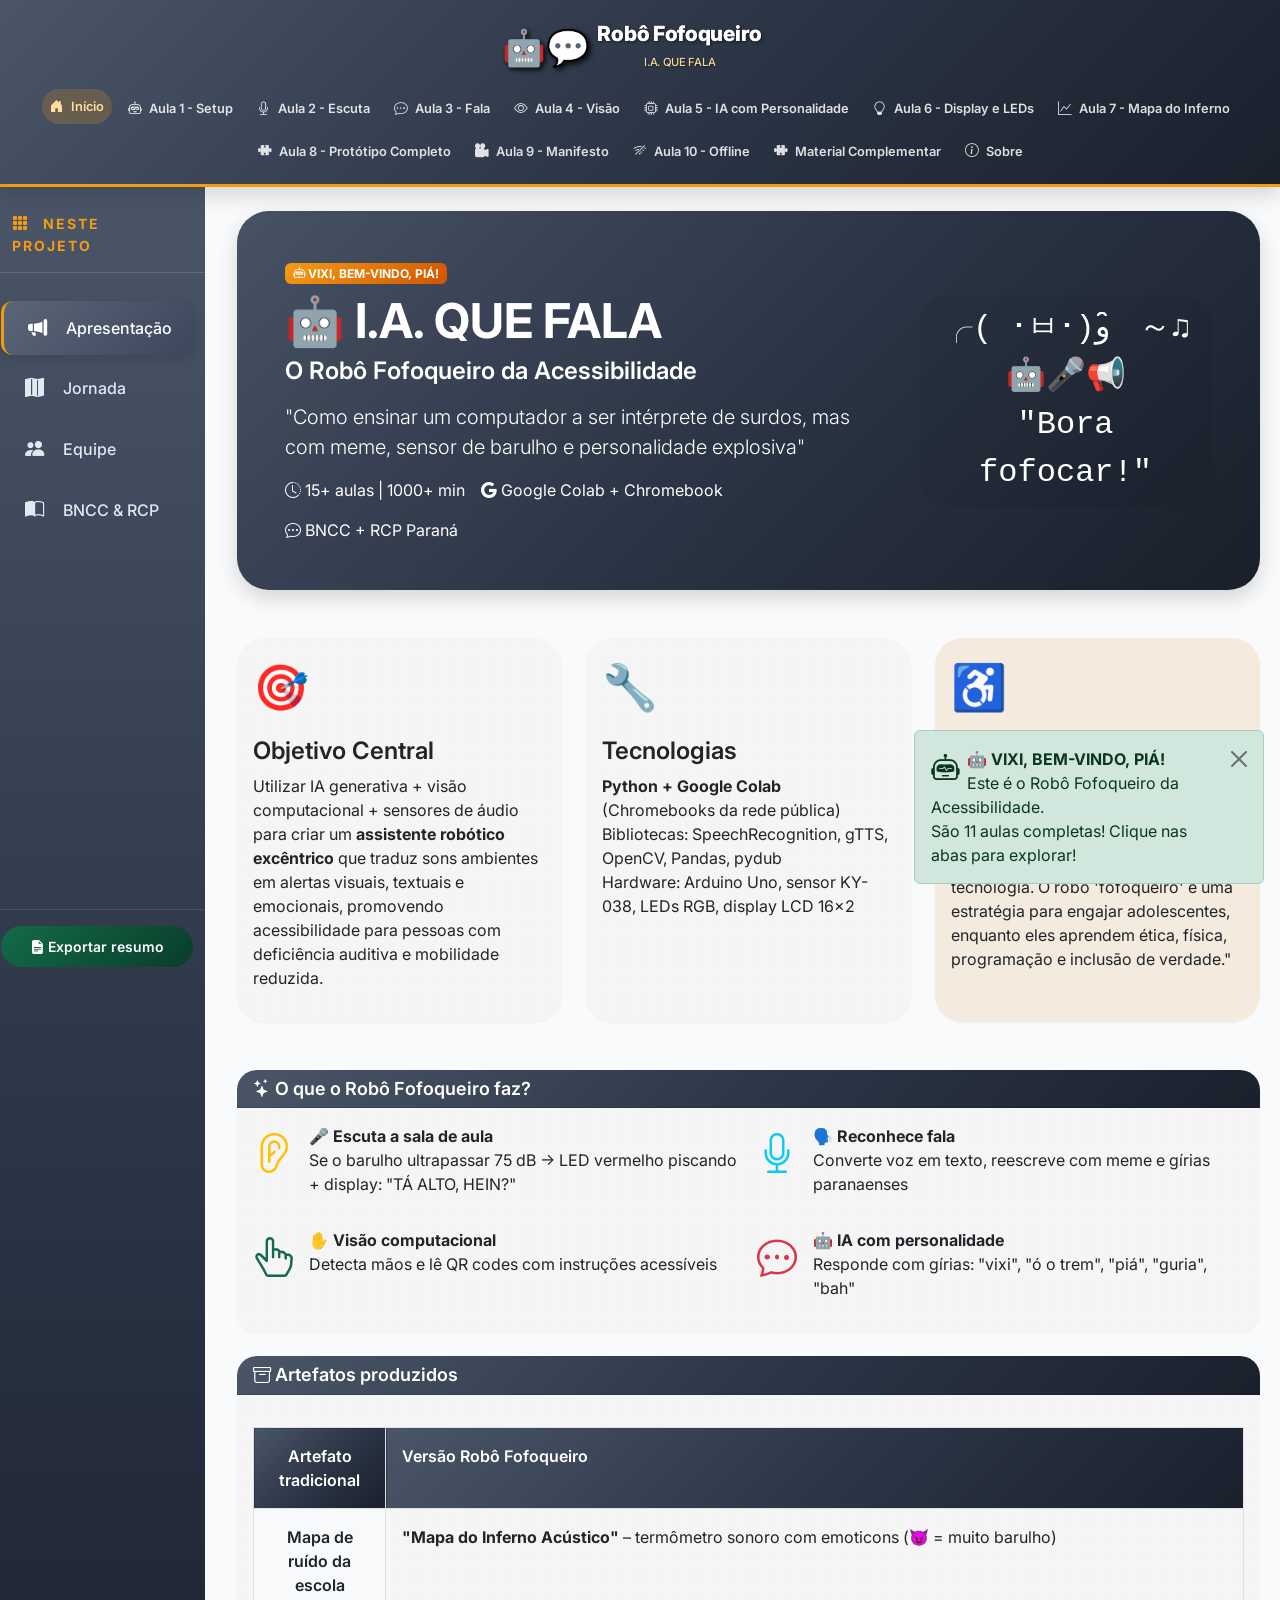
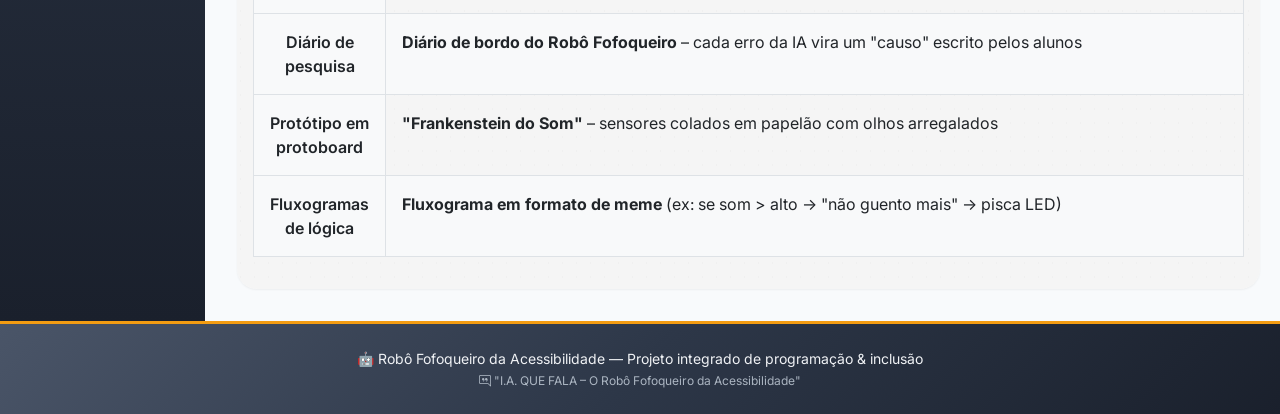
==== commit dc641ea5: "Ajustes na responsividade e vários outros" ====
--- a/index.html
+++ b/index.html
@@ -44,7 +44,7 @@
             <a class="nav-link" href="pages/aula_03.html"><i class="bi bi-chat-dots"></i> Aula 3 - Fala</a>
           </li>
           <li class="nav-item">
-            <a class="nav-link" href="#"><i class="bi bi-eye"></i> Aula 4 - Visão</a>
+            <a class="nav-link" href="pages/aula_04.html"><i class="bi bi-eye"></i> Aula 4 - Visão</a>
           </li>
           <li class="nav-item">
             <a class="nav-link" href="pages/aula_05.html"><i class="bi bi-cpu"></i> Aula 5 - IA com
@@ -763,4 +763,4 @@
   <script src="assets/js/script.js"></script>
 </body>
 
-</html>+</html>
--- a/assets/css/style.css
+++ b/assets/css/style.css
@@ -25,7 +25,7 @@
 */
 
 /* ===================================================================
-   MENU SUPERIOR - EXIBIÇÃO EM TRÊS LINHAS HARMONIOSA
+   MENU SUPERIOR - RESPONSIVO E ORGANIZADO
    ===================================================================
 */
 
@@ -34,6 +34,9 @@
   box-shadow: var(--shadow-lg);
   padding: var(--spacing-sm) 0;
   border-bottom: 3px solid #f39c12;
+  position: sticky;
+  top: 0;
+  z-index: var(--z-sticky);
 }
 
 .menu-projeto-principal .container-fluid {
@@ -41,20 +44,41 @@
   flex-direction: column;
   align-items: center;
   gap: 0.5rem;
-}
-
+  padding: 0.5rem 1rem;
+}
+
+/* Logo / Brand */
 .menu-projeto-principal .navbar-brand {
   color: var(--branco) !important;
   font-weight: 800;
   text-shadow: 2px 2px 4px rgba(0, 0, 0, 0.5);
   letter-spacing: -0.3px;
   margin-bottom: 0.25rem;
-}
-
+  text-align: center;
+  width: auto;
+}
+
+/* Botão Toggler - Mobile */
+.menu-projeto-principal .navbar-toggler {
+  background-color: rgba(255, 255, 255, 0.15);
+  border: 1px solid rgba(255, 255, 255, 0.3);
+  margin-bottom: 0.5rem;
+  transition: all var(--transition-base);
+}
+
+.menu-projeto-principal .navbar-toggler:hover {
+  background-color: rgba(243, 156, 18, 0.3);
+  border-color: #f39c12;
+}
+
+.menu-projeto-principal .navbar-toggler-icon {
+  background-image: url("data:image/svg+xml,%3csvg xmlns='http://www.w3.org/2000/svg' viewBox='0 0 30 30'%3e%3cpath stroke='rgba%28255, 255, 255, 0.85%29' stroke-linecap='round' stroke-miterlimit='10' stroke-width='2' d='M4 7h22M4 15h22M4 23h22'/%3e%3c/svg%3e");
+}
+
+/* Navegação colapsável */
 .menu-projeto-principal .navbar-collapse {
   width: 100%;
-  display: flex;
-  flex-direction: column;
+  transition: all var(--transition-slow);
 }
 
 .menu-projeto-principal .navbar-nav {
@@ -65,22 +89,7 @@
   margin: 0;
   padding: 0;
   list-style: none;
-}
-
-.menu-projeto-principal .menu-linha-superior {
-  margin-bottom: 0.3rem;
-  border-bottom: 1px solid rgba(255, 255, 255, 0.15);
-  padding-bottom: 0.3rem;
-}
-
-.menu-projeto-principal .menu-linha-inferior {
-  margin-bottom: 0.3rem;
-  border-bottom: 1px solid rgba(255, 255, 255, 0.1);
-  padding-bottom: 0.3rem;
-}
-
-.menu-projeto-principal .menu-linha-sobre {
-  padding-top: 0.2rem;
+  width: 100%;
 }
 
 .menu-projeto-principal .nav-item {
@@ -109,21 +118,29 @@
   transform: translateY(-2px);
 }
 
-/* Responsividade para o menu em três linhas */
-@media (max-width: 1200px) {
+/* ====== RESPONSIVIDADE DO MENU ====== */
+
+/* Desktop Grande (até 1400px) - mantém em linha com scroll suave */
+@media (max-width: 1400px) {
+  .menu-projeto-principal .navbar-nav {
+    gap: 0.2rem;
+  }
+
   .menu-projeto-principal .nav-link {
-    padding: 0.4rem 0.7rem;
+    padding: 0.45rem 0.7rem;
     font-size: 0.8rem;
   }
 
   .menu-projeto-principal .nav-link i {
     font-size: 0.85rem;
-  }
-}
-
-@media (max-width: 992px) {
+    margin-right: 4px;
+  }
+}
+
+/* Desktop Médio (até 1200px) - compacta ainda mais */
+@media (max-width: 1200px) {
   .menu-projeto-principal .navbar-nav {
-    gap: 0.2rem;
+    gap: 0.15rem;
   }
 
   .menu-projeto-principal .nav-link {
@@ -148,18 +165,23 @@
   }
 }
 
-@media (max-width: 768px) {
-  .menu-projeto-principal .navbar-brand {
-    margin-bottom: 0.5rem;
+/* Tablet (até 992px) - começa a embrulhar itens em múltiplas linhas */
+@media (max-width: 992px) {
+  .menu-projeto-principal .container-fluid {
+    padding: 0.5rem 0.75rem;
   }
 
   .menu-projeto-principal .navbar-nav {
-    gap: 0.15rem;
+    flex-wrap: wrap;
+    justify-content: center;
+    gap: 0.25rem;
+    max-width: 100%;
   }
 
   .menu-projeto-principal .nav-link {
-    padding: 0.3rem 0.5rem;
+    padding: 0.35rem 0.55rem;
     font-size: 0.7rem;
+    white-space: nowrap;
   }
 
   .menu-projeto-principal .nav-link i {
@@ -168,22 +190,144 @@
   }
 }
 
+/* Mobile Grande (até 768px) - menu colapsável ativado */
+@media (max-width: 768px) {
+  .menu-projeto-principal .container-fluid {
+    flex-direction: row;
+    flex-wrap: wrap;
+    justify-content: space-between;
+    align-items: center;
+  }
+
+  .menu-projeto-principal .navbar-brand {
+    margin-bottom: 0;
+    flex-direction: row;
+    align-items: center;
+    gap: 0.5rem;
+  }
+
+  .menu-projeto-principal .navbar-toggler {
+    display: block;
+  }
+
+  .menu-projeto-principal .navbar-collapse {
+    display: none;
+    width: 100%;
+    order: 3;
+    margin-top: 0.75rem;
+  }
+
+  .menu-projeto-principal .navbar-collapse.show {
+    display: block;
+  }
+
+  .menu-projeto-principal .navbar-nav {
+    flex-direction: column;
+    align-items: center;
+    gap: 0.35rem;
+    width: 100%;
+  }
+
+  .menu-projeto-principal .nav-item {
+    width: 100%;
+    text-align: center;
+  }
+
+  .menu-projeto-principal .nav-link {
+    display: inline-block;
+    width: auto;
+    min-width: 180px;
+    text-align: center;
+    white-space: normal;
+    word-break: keep-all;
+    padding: 0.5rem 1rem;
+    font-size: 0.85rem;
+  }
+
+  .menu-projeto-principal .nav-link i {
+    font-size: 0.9rem;
+    margin-right: 8px;
+  }
+
+  .brand-text-principal {
+    font-size: 1rem;
+  }
+
+  .sub-brand-principal {
+    font-size: 0.65rem;
+  }
+
+  .robo-icon-principal {
+    font-size: 1.6rem;
+  }
+}
+
+/* Mobile Pequeno (até 576px) - ajustes finos */
 @media (max-width: 576px) {
-  .menu-projeto-principal .nav-link {
-    padding: 0.25rem 0.4rem;
-    font-size: 0.65rem;
-  }
-
-  .menu-projeto-principal .nav-link i {
-    font-size: 0.7rem;
+  .menu-projeto-principal .container-fluid {
+    padding: 0.5rem;
+  }
+
+  .menu-projeto-principal .navbar-brand {
+    gap: 0.35rem;
   }
 
   .brand-text-principal {
-    font-size: 0.9rem;
+    font-size: 0.85rem;
+  }
+
+  .sub-brand-principal {
+    font-size: 0.55rem;
   }
 
   .robo-icon-principal {
     font-size: 1.4rem;
+  }
+
+  .menu-projeto-principal .nav-link {
+    min-width: 150px;
+    font-size: 0.75rem;
+    padding: 0.4rem 0.8rem;
+  }
+
+  .menu-projeto-principal .nav-link i {
+    font-size: 0.8rem;
+  }
+}
+
+/* Mobile Extra Pequeno (até 400px) */
+@media (max-width: 400px) {
+  .menu-projeto-principal .navbar-brand {
+    flex-direction: column;
+    text-align: center;
+  }
+
+  .brand-text-principal {
+    font-size: 0.8rem;
+    text-align: center;
+  }
+
+  .sub-brand-principal {
+    font-size: 0.5rem;
+  }
+
+  .menu-projeto-principal .nav-link {
+    min-width: 130px;
+    font-size: 0.7rem;
+    padding: 0.35rem 0.6rem;
+  }
+
+  .menu-projeto-principal .nav-link i {
+    font-size: 0.75rem;
+  }
+}
+
+/* Suporte para telas muito pequenas (320px) */
+@media (max-width: 320px) {
+  .menu-projeto-principal .nav-link {
+    min-width: 110px;
+    font-size: 0.65rem;
+    padding: 0.3rem 0.5rem;
   }
 }
 
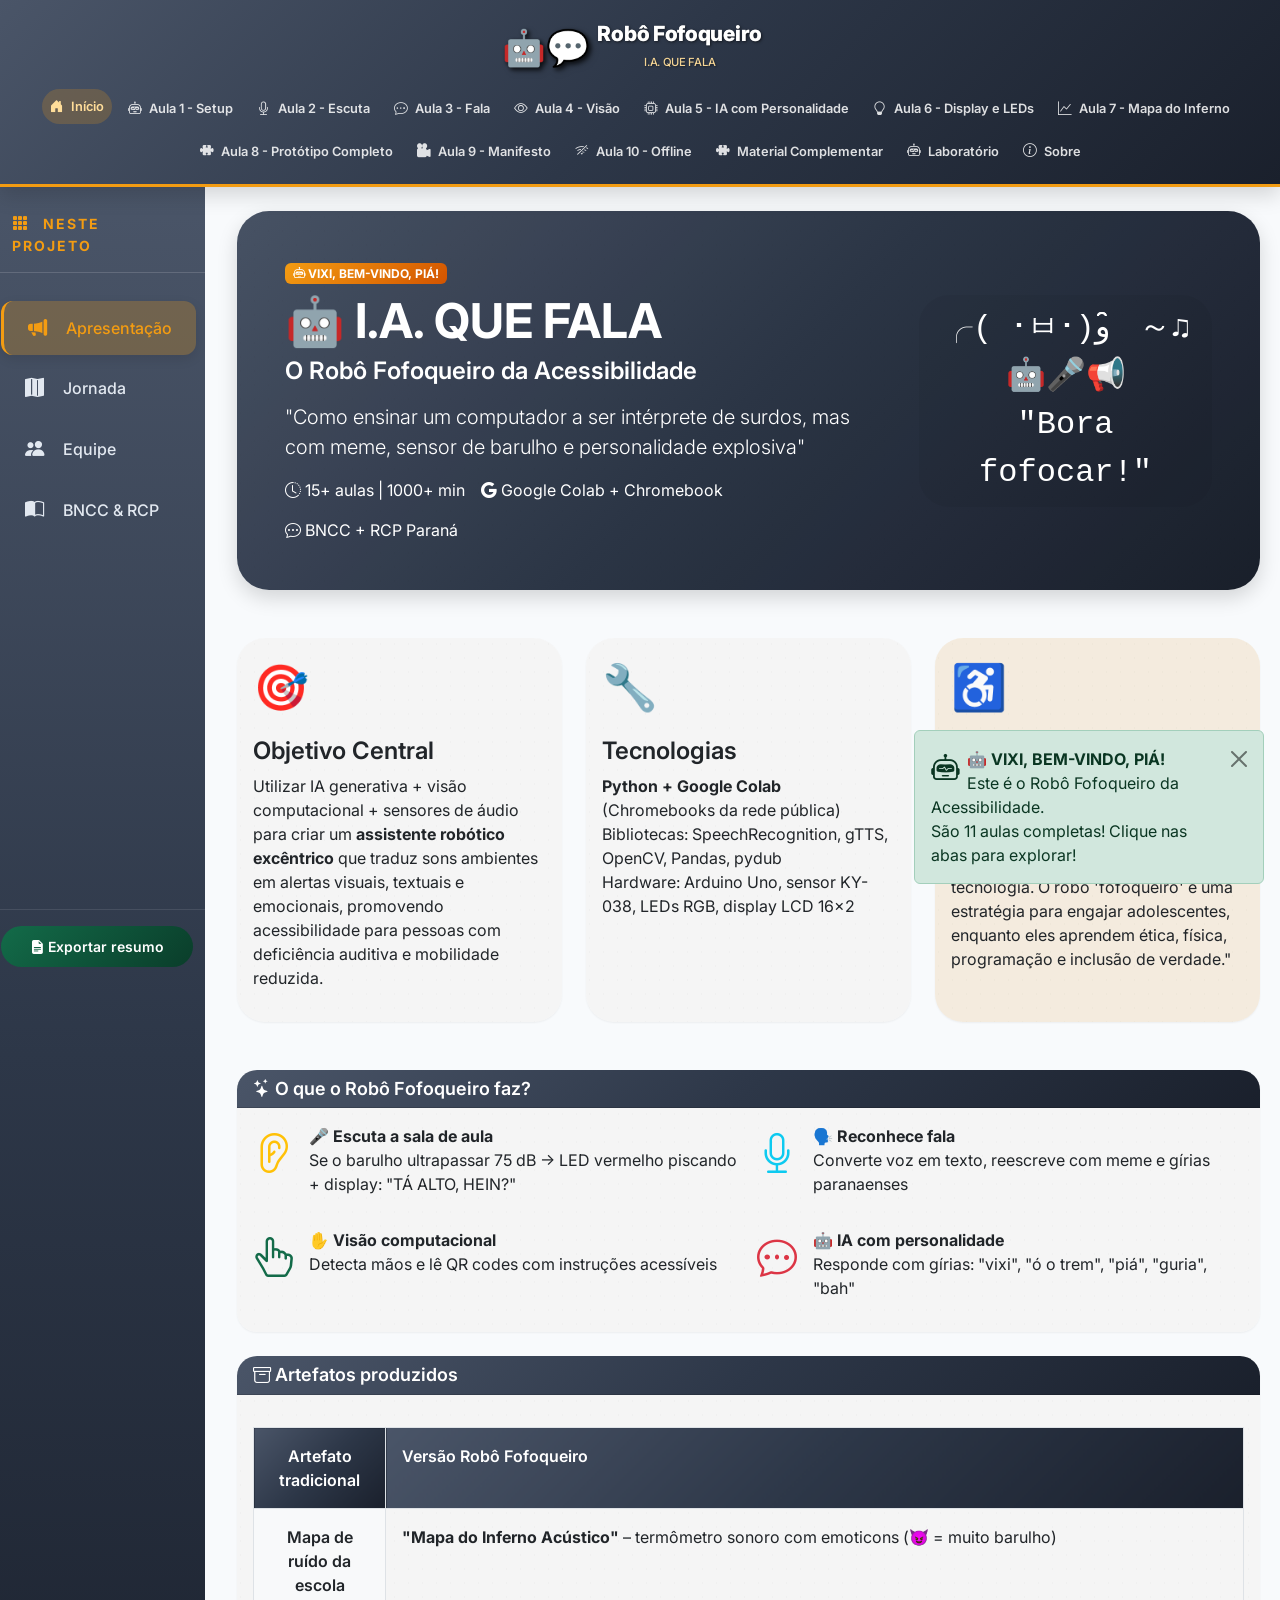
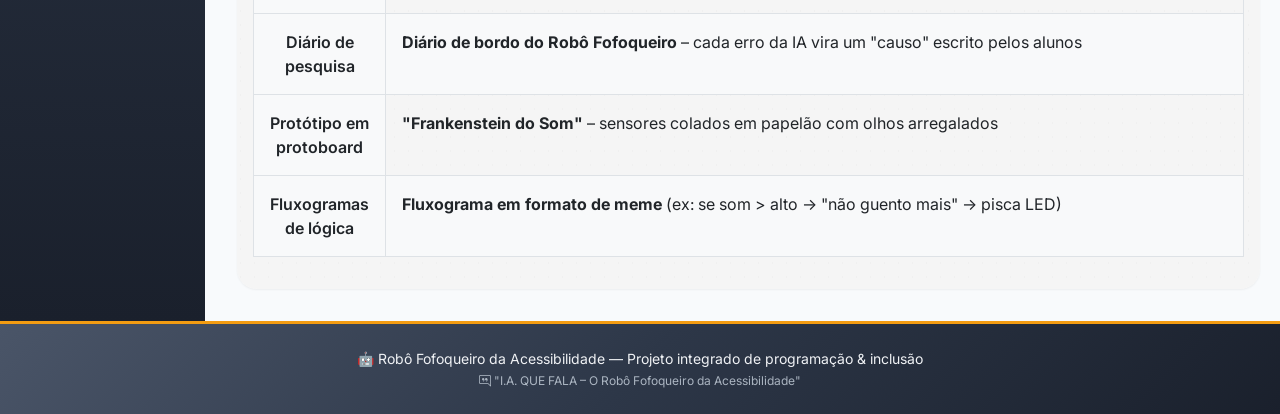
==== commit dcae062e: "Inlusão da aba laboratório" ====
--- a/index.html
+++ b/index.html
@@ -1,766 +1,904 @@
 <!doctype html>
 <html lang="pt-BR">
-
-<head>
-  <meta charset="UTF-8" />
-  <meta name="viewport" content="width=device-width, initial-scale=1.0, user-scalable=yes" />
-  <title>Robô Fofoqueiro | I.A. QUE FALA</title>
-  <!-- Bootstrap 5 + Icons + Google Fonts -->
-  <link href="https://cdn.jsdelivr.net/npm/bootstrap@5.3.0-alpha1/dist/css/bootstrap.min.css" rel="stylesheet" />
-  <link rel="stylesheet" href="https://cdn.jsdelivr.net/npm/bootstrap-icons@1.11.3/font/bootstrap-icons.min.css" />
-  <link
-    href="https://fonts.googleapis.com/css2?family=Inter:opsz,wght@14..32,300;14..32,400;14..32,600;14..32,700;14..32,800&display=swap"
-    rel="stylesheet" />
-  <!-- CSS Custom -->
-  <link rel="stylesheet" href="assets/css/style.css" />
-</head>
-
-<body>
-  <!-- MENU SUPERIOR (projeto principal) -->
-  <nav class="navbar navbar-expand-lg menu-projeto-principal sticky-top">
-    <div class="container-fluid px-4">
-      <a class="navbar-brand d-flex align-items-center gap-2" href="index.html">
-        <span class="robo-icon-principal">🤖💬</span>
-        <span class="brand-text-principal">Robô Fofoqueiro<br /><small class="sub-brand-principal">I.A. QUE
-            FALA</small></span>
-      </a>
-      <button class="navbar-toggler" type="button" data-bs-toggle="collapse" data-bs-target="#menuProjetoPrincipal"
-        aria-controls="menuProjetoPrincipal" aria-expanded="false" aria-label="Toggle navigation">
-        <span class="navbar-toggler-icon"></span>
-      </button>
-      <div class="collapse navbar-collapse" id="menuProjetoPrincipal">
-        <ul class="navbar-nav ms-auto mb-2 mb-lg-0 gap-2">
-          <li class="nav-item">
-            <a class="nav-link active-projeto" data-projeto-aba="inicio" href="index.html"><i
-                class="bi bi-house-door-fill"></i> Início</a>
-          </li>
-          <li class="nav-item">
-            <a class="nav-link" href="pages/aula_01.html"><i class="bi bi-robot"></i> Aula 1 - Setup</a>
-          </li>
-          <li class="nav-item">
-            <a class="nav-link" href="pages/aula_02.html"><i class="bi bi-mic"></i> Aula 2 - Escuta</a>
-          </li>
-          <li class="nav-item">
-            <a class="nav-link" href="pages/aula_03.html"><i class="bi bi-chat-dots"></i> Aula 3 - Fala</a>
-          </li>
-          <li class="nav-item">
-            <a class="nav-link" href="pages/aula_04.html"><i class="bi bi-eye"></i> Aula 4 - Visão</a>
-          </li>
-          <li class="nav-item">
-            <a class="nav-link" href="pages/aula_05.html"><i class="bi bi-cpu"></i> Aula 5 - IA com
-              Personalidade</a>
-          </li>
-          <li class="nav-item">
-            <a class="nav-link" href="pages/aula_06.html"><i class="bi bi-lightbulb"></i> Aula 6 -
-              Display e LEDs</a>
-          </li>
-          <li class="nav-item">
-            <a class="nav-link" href="pages/aula_07.html"><i class="bi bi-graph-up"></i> Aula 7 -
-              Mapa do Inferno</a>
-          </li>
-          <li class="nav-item">
-            <a class="nav-link" href="pages/aula_08.html"><i class="bi bi-puzzle-fill"></i> Aula 8 -
-              Protótipo
-              Completo</a>
-          </li>
-          <li class="nav-item">
-            <a class="nav-link" data-projeto-aba="aula9" href="pages/aula_09.html"><i
-                class="bi bi-camera-reels-fill"></i>
-              Aula 9 - Manifesto</a>
-          </li>
-          <li class="nav-item">
-            <a class="nav-link" href="pages/aula_10.html"><i class="bi bi-wifi-off"></i> Aula 10 -
-              Offline</a>
-          </li>
-          <li class="nav-item">
-            <a class="nav-link" href="pages/material_complementar.html"><i class="bi bi-puzzle-fill"></i> Material
-              Complementar</a>
-          </li>
-          <li class="nav-item">
-            <a class="nav-link" data-projeto-aba="sobre" href="#"><i class="bi bi-info-circle"></i> Sobre</a>
-          </li>
-        </ul>
+  <head>
+    <meta charset="UTF-8" />
+    <meta
+      name="viewport"
+      content="width=device-width, initial-scale=1.0, user-scalable=yes"
+    />
+    <title>Robô Fofoqueiro | I.A. QUE FALA</title>
+    <!-- Bootstrap 5 + Icons + Google Fonts -->
+    <link
+      href="https://cdn.jsdelivr.net/npm/bootstrap@5.3.0-alpha1/dist/css/bootstrap.min.css"
+      rel="stylesheet"
+    />
+    <link
+      rel="stylesheet"
+      href="https://cdn.jsdelivr.net/npm/bootstrap-icons@1.11.3/font/bootstrap-icons.min.css"
+    />
+    <link
+      href="https://fonts.googleapis.com/css2?family=Inter:opsz,wght@14..32,300;14..32,400;14..32,600;14..32,700;14..32,800&display=swap"
+      rel="stylesheet"
+    />
+    <!-- CSS Custom -->
+    <link rel="stylesheet" href="assets/css/style.css" />
+  </head>
+
+  <body>
+    <!-- MENU SUPERIOR (projeto principal) -->
+    <nav class="navbar navbar-expand-lg menu-projeto-principal sticky-top">
+      <div class="container-fluid px-4">
+        <a
+          class="navbar-brand d-flex align-items-center gap-2"
+          href="index.html"
+        >
+          <span class="robo-icon-principal">🤖💬</span>
+          <span class="brand-text-principal"
+            >Robô Fofoqueiro<br /><small class="sub-brand-principal"
+              >I.A. QUE FALA</small
+            ></span
+          >
+        </a>
+        <button
+          class="navbar-toggler"
+          type="button"
+          data-bs-toggle="collapse"
+          data-bs-target="#menuProjetoPrincipal"
+          aria-controls="menuProjetoPrincipal"
+          aria-expanded="false"
+          aria-label="Toggle navigation"
+        >
+          <span class="navbar-toggler-icon"></span>
+        </button>
+        <div class="collapse navbar-collapse" id="menuProjetoPrincipal">
+          <ul class="navbar-nav ms-auto mb-2 mb-lg-0 gap-2">
+            <li class="nav-item">
+              <a
+                class="nav-link active-projeto"
+                data-projeto-aba="inicio"
+                href="index.html"
+                ><i class="bi bi-house-door-fill"></i> Início</a
+              >
+            </li>
+            <li class="nav-item">
+              <a class="nav-link" href="pages/aula_01.html"
+                ><i class="bi bi-robot"></i> Aula 1 - Setup</a
+              >
+            </li>
+            <li class="nav-item">
+              <a class="nav-link" href="pages/aula_02.html"
+                ><i class="bi bi-mic"></i> Aula 2 - Escuta</a
+              >
+            </li>
+            <li class="nav-item">
+              <a class="nav-link" href="pages/aula_03.html"
+                ><i class="bi bi-chat-dots"></i> Aula 3 - Fala</a
+              >
+            </li>
+            <li class="nav-item">
+              <a class="nav-link" href="pages/aula_04.html"
+                ><i class="bi bi-eye"></i> Aula 4 - Visão</a
+              >
+            </li>
+            <li class="nav-item">
+              <a class="nav-link" href="pages/aula_05.html"
+                ><i class="bi bi-cpu"></i> Aula 5 - IA com Personalidade</a
+              >
+            </li>
+            <li class="nav-item">
+              <a class="nav-link" href="pages/aula_06.html"
+                ><i class="bi bi-lightbulb"></i> Aula 6 - Display e LEDs</a
+              >
+            </li>
+            <li class="nav-item">
+              <a class="nav-link" href="pages/aula_07.html"
+                ><i class="bi bi-graph-up"></i> Aula 7 - Mapa do Inferno</a
+              >
+            </li>
+            <li class="nav-item">
+              <a class="nav-link" href="pages/aula_08.html"
+                ><i class="bi bi-puzzle-fill"></i> Aula 8 - Protótipo
+                Completo</a
+              >
+            </li>
+            <li class="nav-item">
+              <a
+                class="nav-link"
+                data-projeto-aba="aula9"
+                href="pages/aula_09.html"
+                ><i class="bi bi-camera-reels-fill"></i> Aula 9 - Manifesto</a
+              >
+            </li>
+            <li class="nav-item">
+              <a class="nav-link" href="pages/aula_10.html"
+                ><i class="bi bi-wifi-off"></i> Aula 10 - Offline</a
+              >
+            </li>
+            <li class="nav-item">
+              <a class="nav-link" href="pages/material_complementar.html"
+                ><i class="bi bi-puzzle-fill"></i> Material Complementar</a
+              >
+            </li>
+            <li class="nav-item">
+              <a class="nav-link" href="pages/laboratorio.html"
+                ><i class="bi bi-robot"></i> Laboratório</a
+              >
+            </li>
+            <li class="nav-item">
+              <a class="nav-link" data-projeto-aba="sobre" href="#"
+                ><i class="bi bi-info-circle"></i> Sobre</a
+              >
+            </li>
+          </ul>
+        </div>
+      </div>
+    </nav>
+
+    <!-- CONTEÚDO PRINCIPAL COM LAYOUT: MENU LATERAL + ÁREA DE CONTEÚDO -->
+    <div class="container-fluid main-layout">
+      <div class="row">
+        <!-- MENU LATERAL (abas internas da página inicial) -->
+        <aside class="col-lg-2 col-md-3 col-sm-4 sidebar-lateral px-0">
+          <div class="sidebar-sticky">
+            <div class="sidebar-header">
+              <i class="bi bi-grid-3x3-gap-fill"></i> Neste projeto
+            </div>
+            <ul class="nav nav-pills flex-column mb-auto" id="sidebarMenu">
+              <li class="nav-item">
+                <a
+                  href="#"
+                  class="nav-link lateral-link active-lateral"
+                  data-lateral-aba="apresentacao"
+                >
+                  <i class="bi bi-megaphone-fill"></i> Apresentação
+                </a>
+              </li>
+              <li class="nav-item">
+                <a
+                  href="#"
+                  class="nav-link lateral-link"
+                  data-lateral-aba="jornada"
+                >
+                  <i class="bi bi-map-fill"></i> Jornada
+                </a>
+              </li>
+              <li class="nav-item">
+                <a
+                  href="#"
+                  class="nav-link lateral-link"
+                  data-lateral-aba="equipe"
+                >
+                  <i class="bi bi-people-fill"></i> Equipe
+                </a>
+              </li>
+              <li class="nav-item">
+                <a
+                  href="#"
+                  class="nav-link lateral-link"
+                  data-lateral-aba="bncc"
+                >
+                  <i class="bi bi-book-half"></i> BNCC & RCP
+                </a>
+              </li>
+            </ul>
+            <div class="sidebar-footer">
+              <button
+                id="btnExportarProjeto"
+                class="btn btn-download-lateral w-100"
+              >
+                <i class="bi bi-file-earmark-text-fill"></i> Exportar resumo
+              </button>
+            </div>
+          </div>
+        </aside>
+
+        <!-- ÁREA DE CONTEÚDO DINÂMICO -->
+        <main class="col-lg-10 col-md-9 col-sm-8 conteudo-principal py-4">
+          <!-- Aba 1: Apresentação do Projeto -->
+          <div
+            id="conteudoApresentacao"
+            class="lateral-aba-conteudo active-lateral-aba"
+          >
+            <!-- Cabeçalho -->
+            <div class="card border-0 shadow-lg mb-5 bg-degrade-header">
+              <div class="card-body p-4 p-md-5">
+                <div class="row align-items-center">
+                  <div class="col-md-8">
+                    <span class="badge bg-warning text-dark mb-2"
+                      ><i class="bi bi-robot"></i> VIXI, BEM-VINDO, PIÁ!</span
+                    >
+                    <h1 class="display-5 fw-bold">🤖 I.A. QUE FALA</h1>
+                    <h2 class="h3 mb-3">O Robô Fofoqueiro da Acessibilidade</h2>
+                    <p class="lead mt-3">
+                      "Como ensinar um computador a ser intérprete de surdos,
+                      mas com meme, sensor de barulho e personalidade explosiva"
+                    </p>
+                    <div class="mt-3 d-flex flex-wrap gap-3">
+                      <div>
+                        <i class="bi bi-clock-history"></i> 15+ aulas | 1000+
+                        min
+                      </div>
+                      <div>
+                        <i class="bi bi-google"></i> Google Colab + Chromebook
+                      </div>
+                      <div>
+                        <i class="bi bi-chat-dots"></i> BNCC + RCP Paraná
+                      </div>
+                    </div>
+                  </div>
+                  <div class="col-md-4 text-center">
+                    <div class="robo-ascii-animado">
+                      ╭( ･ㅂ･)و ̑̑ ～♫<br />🤖🎤📢<br />"Bora fofocar!"
+                    </div>
+                  </div>
+                </div>
+              </div>
+            </div>
+
+            <!-- Cards de introdução -->
+            <div class="row g-4 mb-5">
+              <div class="col-md-6 col-lg-4">
+                <div class="card h-100 border-0 shadow-sm etapa-card">
+                  <div class="card-body">
+                    <div class="etapa-icon">🎯</div>
+                    <h3>Objetivo Central</h3>
+                    <p>
+                      Utilizar IA generativa + visão computacional + sensores de
+                      áudio para criar um
+                      <strong>assistente robótico excêntrico</strong> que traduz
+                      sons ambientes em alertas visuais, textuais e emocionais,
+                      promovendo acessibilidade para pessoas com deficiência
+                      auditiva e mobilidade reduzida.
+                    </p>
+                  </div>
+                </div>
+              </div>
+              <div class="col-md-6 col-lg-4">
+                <div class="card h-100 border-0 shadow-sm etapa-card">
+                  <div class="card-body">
+                    <div class="etapa-icon">🔧</div>
+                    <h3>Tecnologias</h3>
+                    <p>
+                      <strong>Python + Google Colab</strong> (Chromebooks da
+                      rede pública)<br />
+                      Bibliotecas: SpeechRecognition, gTTS, OpenCV, Pandas,
+                      pydub<br />
+                      Hardware: Arduino Uno, sensor KY-038, LEDs RGB, display
+                      LCD 16x2
+                    </p>
+                  </div>
+                </div>
+              </div>
+              <div class="col-md-6 col-lg-4">
+                <div
+                  class="card h-100 border-0 shadow-sm etapa-card bg-inclusao"
+                >
+                  <div class="card-body">
+                    <div class="etapa-icon">♿</div>
+                    <h3>Acessibilidade com Humor</h3>
+                    <p>
+                      "O projeto não zomba da acessibilidade –
+                      <strong>zomba do formato chato e engessado</strong> de
+                      ensinar tecnologia. O robô 'fofoqueiro' é uma estratégia
+                      para engajar adolescentes, enquanto eles aprendem ética,
+                      física, programação e inclusão de verdade."
+                    </p>
+                  </div>
+                </div>
+              </div>
+            </div>
+
+            <!-- O que o robô faz -->
+            <div class="card border-0 shadow-sm mb-4">
+              <div class="card-header bg-grafite text-white">
+                <h5 class="mb-0">
+                  <i class="bi bi-stars"></i> O que o Robô Fofoqueiro faz?
+                </h5>
+              </div>
+              <div class="card-body">
+                <div class="row g-3">
+                  <div class="col-md-6">
+                    <div class="d-flex gap-3 mb-3">
+                      <i class="bi bi-ear fs-1 text-warning"></i>
+                      <div>
+                        <strong>🎤 Escuta a sala de aula</strong><br />Se o
+                        barulho ultrapassar 75 dB → LED vermelho piscando +
+                        display: "TÁ ALTO, HEIN?"
+                      </div>
+                    </div>
+                  </div>
+                  <div class="col-md-6">
+                    <div class="d-flex gap-3 mb-3">
+                      <i class="bi bi-mic fs-1 text-info"></i>
+                      <div>
+                        <strong>🗣️ Reconhece fala</strong><br />Converte voz em
+                        texto, reescreve com meme e gírias paranaenses
+                      </div>
+                    </div>
+                  </div>
+                  <div class="col-md-6">
+                    <div class="d-flex gap-3 mb-3">
+                      <i class="bi bi-hand-index-thumb fs-1 text-success"></i>
+                      <div>
+                        <strong>✋ Visão computacional</strong><br />Detecta
+                        mãos e lê QR codes com instruções acessíveis
+                      </div>
+                    </div>
+                  </div>
+                  <div class="col-md-6">
+                    <div class="d-flex gap-3 mb-3">
+                      <i class="bi bi-chat-dots fs-1 text-danger"></i>
+                      <div>
+                        <strong>🤖 IA com personalidade</strong><br />Responde
+                        com gírias: "vixi", "ó o trem", "piá", "guria", "bah"
+                      </div>
+                    </div>
+                  </div>
+                </div>
+              </div>
+            </div>
+
+            <!-- Artefatos produzidos -->
+            <div class="card border-0 shadow-sm">
+              <div class="card-header bg-grafite text-white">
+                <h5 class="mb-0">
+                  <i class="bi bi-archive"></i> Artefatos produzidos
+                </h5>
+              </div>
+              <div class="card-body">
+                <div class="table-responsive">
+                  <table class="tabela-etapas">
+                    <thead>
+                      <tr>
+                        <th>Artefato tradicional</th>
+                        <th>Versão Robô Fofoqueiro</th>
+                      </tr>
+                    </thead>
+                    <tbody>
+                      <tr>
+                        <td>Mapa de ruído da escola</td>
+                        <td>
+                          <strong>"Mapa do Inferno Acústico"</strong> –
+                          termômetro sonoro com emoticons (😈 = muito barulho)
+                        </td>
+                      </tr>
+                      <tr>
+                        <td>Diário de pesquisa</td>
+                        <td>
+                          <strong>Diário de bordo do Robô Fofoqueiro</strong> –
+                          cada erro da IA vira um "causo" escrito pelos alunos
+                        </td>
+                      </tr>
+                      <tr>
+                        <td>Protótipo em protoboard</td>
+                        <td>
+                          <strong>"Frankenstein do Som"</strong> – sensores
+                          colados em papelão com olhos arregalados
+                        </td>
+                      </tr>
+                      <tr>
+                        <td>Fluxogramas de lógica</td>
+                        <td>
+                          <strong>Fluxograma em formato de meme</strong> (ex: se
+                          som > alto → "não guento mais" → pisca LED)
+                        </td>
+                      </tr>
+                    </tbody>
+                  </table>
+                </div>
+              </div>
+            </div>
+          </div>
+
+          <!-- Aba 2: Jornada de Aprendizagem -->
+          <div id="conteudoJornada" class="lateral-aba-conteudo">
+            <div class="card border-0 shadow-lg mb-5 bg-degrade-header">
+              <div class="card-body p-4 p-md-5">
+                <h1 class="display-5 fw-bold">
+                  <i class="bi bi-map-fill"></i> Mapa da Jornada
+                </h1>
+                <p class="lead">
+                  10 passos para dominar o Robô Fofoqueiro – do setup à versão
+                  offline
+                </p>
+              </div>
+            </div>
+
+            <div class="card border-0 shadow-sm mb-4">
+              <div class="card-header bg-grafite text-white">
+                <h5 class="mb-0">
+                  <i class="bi bi-calendar-week"></i> Sequência recomendada de
+                  aulas
+                </h5>
+              </div>
+              <div class="card-body p-0">
+                <div class="table-responsive">
+                  <table class="tabela-etapas mb-0">
+                    <thead>
+                      <tr>
+                        <th>#</th>
+                        <th>Prompt</th>
+                        <th>Foco</th>
+                        <th>Tempo</th>
+                      </tr>
+                    </thead>
+                    <tbody>
+                      <tr>
+                        <td>1</td>
+                        <td><strong>Setup do ambiente</strong></td>
+                        <td>Criar ambiente no Google Colab</td>
+                        <td>1 aula</td>
+                      </tr>
+                      <tr>
+                        <td>2</td>
+                        <td><strong>Sensor de som irreverente</strong></td>
+                        <td>Medir dB e tomar decisões com memes</td>
+                        <td>2 aulas</td>
+                      </tr>
+                      <tr>
+                        <td>3</td>
+                        <td><strong>Reconhecimento de fala</strong></td>
+                        <td>Converter voz em texto com personalidade</td>
+                        <td>2 aulas</td>
+                      </tr>
+                      <tr>
+                        <td>4</td>
+                        <td><strong>Visão computacional simples</strong></td>
+                        <td>Detectar mão e QR code com câmera</td>
+                        <td>2 aulas</td>
+                      </tr>
+                      <tr>
+                        <td>5</td>
+                        <td><strong>Robô com personalidade</strong></td>
+                        <td>Integrar IA generativa com regionalismo</td>
+                        <td>2 aulas</td>
+                      </tr>
+                      <tr>
+                        <td>6</td>
+                        <td><strong>Display e LEDs</strong></td>
+                        <td>Simular hardware ou usar física</td>
+                        <td>2 aulas</td>
+                      </tr>
+                      <tr>
+                        <td>7</td>
+                        <td><strong>Mapa do Inferno Acústico</strong></td>
+                        <td>Visualização de dados com emojis</td>
+                        <td>1 aula</td>
+                      </tr>
+                      <tr>
+                        <td>8</td>
+                        <td><strong>Protótipo completo</strong></td>
+                        <td>Integrar tudo em um sistema único</td>
+                        <td>3 aulas</td>
+                      </tr>
+                      <tr>
+                        <td>9</td>
+                        <td><strong>Manifesto e vídeo</strong></td>
+                        <td>Roteiro para produto final</td>
+                        <td>2 aulas</td>
+                      </tr>
+                      <tr>
+                        <td>10</td>
+                        <td><strong>Versão offline</strong></td>
+                        <td>Adaptar para escolas sem internet</td>
+                        <td>2 aulas</td>
+                      </tr>
+                    </tbody>
+                  </table>
+                </div>
+              </div>
+            </div>
+
+            <!-- Cards das aulas -->
+            <div class="row g-4">
+              <div class="col-md-6 col-lg-3">
+                <div
+                  class="card h-100 border-0 shadow-sm etapa-card text-center"
+                >
+                  <div class="card-body">
+                    <div class="etapa-icon">📦</div>
+                    <h5>Aula 1</h5>
+                    <p class="fw-bold">Setup no Colab</p>
+                    <a
+                      href="pages/aula_01.html"
+                      class="btn btn-sm btn-outline-primary mt-2"
+                      >Acessar <i class="bi bi-arrow-right"></i
+                    ></a>
+                  </div>
+                </div>
+              </div>
+              <div class="col-md-6 col-lg-3">
+                <div
+                  class="card h-100 border-0 shadow-sm etapa-card text-center"
+                >
+                  <div class="card-body">
+                    <div class="etapa-icon">🎤</div>
+                    <h5>Aula 2</h5>
+                    <p class="fw-bold">Sensor de Som</p>
+                    <a
+                      href="pages/aula_02.html"
+                      class="btn btn-sm btn-outline-primary mt-2"
+                      >Acessar <i class="bi bi-arrow-right"></i
+                    ></a>
+                  </div>
+                </div>
+              </div>
+              <div class="col-md-6 col-lg-3">
+                <div
+                  class="card h-100 border-0 shadow-sm etapa-card text-center"
+                >
+                  <div class="card-body">
+                    <div class="etapa-icon">🗣️</div>
+                    <h5>Aula 3</h5>
+                    <p class="fw-bold">Reconhecimento de Fala</p>
+                    <a
+                      href="pages/aula_03.html"
+                      class="btn btn-sm btn-outline-primary mt-2"
+                      >Acessar <i class="bi bi-arrow-right"></i
+                    ></a>
+                  </div>
+                </div>
+              </div>
+              <div class="col-md-6 col-lg-3">
+                <div
+                  class="card h-100 border-0 shadow-sm etapa-card text-center"
+                >
+                  <div class="card-body">
+                    <div class="etapa-icon">👁️</div>
+                    <h5>Aula 4</h5>
+                    <p class="fw-bold">Visão Computacional</p>
+                    <a
+                      href="pages/aula_04.html"
+                      class="btn btn-sm btn-outline-primary mt-2"
+                      >Acessar <i class="bi bi-arrow-right"></i
+                    ></a>
+                  </div>
+                </div>
+              </div>
+              <!-- Cards das Aulas 5 a 11 (adicionados) -->
+              <div class="col-md-6 col-lg-3">
+                <div
+                  class="card h-100 border-0 shadow-sm etapa-card text-center"
+                >
+                  <div class="card-body">
+                    <div class="etapa-icon">🧠</div>
+                    <h5>Aula 5</h5>
+                    <p class="fw-bold">IA com Personalidade</p>
+                    <a
+                      href="pages/aula_05.html"
+                      class="btn btn-sm btn-outline-primary mt-2"
+                      >Acessar <i class="bi bi-arrow-right"></i
+                    ></a>
+                  </div>
+                </div>
+              </div>
+              <div class="col-md-6 col-lg-3">
+                <div
+                  class="card h-100 border-0 shadow-sm etapa-card text-center"
+                >
+                  <div class="card-body">
+                    <div class="etapa-icon">💡</div>
+                    <h5>Aula 6</h5>
+                    <p class="fw-bold">Display e LEDs</p>
+                    <a
+                      href="pages/aula_06.html"
+                      class="btn btn-sm btn-outline-primary mt-2"
+                      >Acessar <i class="bi bi-arrow-right"></i
+                    ></a>
+                  </div>
+                </div>
+              </div>
+              <div class="col-md-6 col-lg-3">
+                <div
+                  class="card h-100 border-0 shadow-sm etapa-card text-center"
+                >
+                  <div class="card-body">
+                    <div class="etapa-icon">📊</div>
+                    <h5>Aula 7</h5>
+                    <p class="fw-bold">Mapa do Inferno</p>
+                    <a
+                      href="pages/aula_07.html"
+                      class="btn btn-sm btn-outline-primary mt-2"
+                      >Acessar <i class="bi bi-arrow-right"></i
+                    ></a>
+                  </div>
+                </div>
+              </div>
+              <div class="col-md-6 col-lg-3">
+                <div
+                  class="card h-100 border-0 shadow-sm etapa-card text-center"
+                >
+                  <div class="card-body">
+                    <div class="etapa-icon">🧩</div>
+                    <h5>Aula 8</h5>
+                    <p class="fw-bold">Protótipo Completo</p>
+                    <a
+                      href="pages/aula_08.html"
+                      class="btn btn-sm btn-outline-primary mt-2"
+                      >Acessar <i class="bi bi-arrow-right"></i
+                    ></a>
+                  </div>
+                </div>
+              </div>
+              <div class="col-md-6 col-lg-3">
+                <div
+                  class="card h-100 border-0 shadow-sm etapa-card text-center"
+                >
+                  <div class="card-body">
+                    <div class="etapa-icon">🎬</div>
+                    <h5>Aula 9</h5>
+                    <p class="fw-bold">Manifesto e Vídeo</p>
+                    <a
+                      href="pages/aula_09.html"
+                      class="btn btn-sm btn-outline-primary mt-2"
+                      >Acessar <i class="bi bi-arrow-right"></i
+                    ></a>
+                  </div>
+                </div>
+              </div>
+              <div class="col-md-6 col-lg-3">
+                <div
+                  class="card h-100 border-0 shadow-sm etapa-card text-center"
+                >
+                  <div class="card-body">
+                    <div class="etapa-icon">📦</div>
+                    <h5>Aula 10</h5>
+                    <p class="fw-bold">Versão Offline</p>
+                    <a
+                      href="pages/aula_10.html"
+                      class="btn btn-sm btn-outline-primary mt-2"
+                      >Acessar <i class="bi bi-arrow-right"></i
+                    ></a>
+                  </div>
+                </div>
+              </div>
+              <div class="col-md-6 col-lg-3">
+                <div
+                  class="card h-100 border-0 shadow-sm etapa-card text-center"
+                >
+                  <div class="card-body">
+                    <div class="etapa-icon">📚</div>
+                    <h5>Material Complementar</h5>
+                    <p class="fw-bold">BNCC, RCP e Avaliação</p>
+                    <a
+                      href="pages/material_complementar.html"
+                      class="btn btn-sm btn-outline-primary mt-2"
+                      >Acessar <i class="bi bi-arrow-right"></i
+                    ></a>
+                  </div>
+                </div>
+              </div>
+            </div>
+          </div>
+
+          <!-- Aba 3: Equipe -->
+          <div id="conteudoEquipe" class="lateral-aba-conteudo">
+            <div class="card border-0 shadow-lg mb-5 bg-degrade-header">
+              <div class="card-body p-4 p-md-5">
+                <h1 class="display-5 fw-bold">
+                  <i class="bi bi-people-fill"></i> Equipe do Projeto
+                </h1>
+                <p class="lead">Quem está por trás dessa bagunça organizada</p>
+              </div>
+            </div>
+
+            <div class="row g-4 mb-5">
+              <div class="col-md-6 col-lg-4">
+                <div
+                  class="card h-100 border-0 shadow-sm etapa-card text-center"
+                >
+                  <div class="card-body">
+                    <div class="etapa-icon">👩‍🏫</div>
+                    <h3>Tutora</h3>
+                    <p class="fw-bold fs-5">Gisele Nunes</p>
+                    <p>
+                      Orientadora do projeto, responsável por transformar
+                      bagulho doido em aprendizado de verdade.
+                    </p>
+                  </div>
+                </div>
+              </div>
+              <div class="col-md-6 col-lg-4">
+                <div
+                  class="card h-100 border-0 shadow-sm etapa-card text-center"
+                >
+                  <div class="card-body">
+                    <div class="etapa-icon">👨‍🎓👩‍🎓</div>
+                    <h3>Estudantes</h3>
+                    <p class="fw-bold">Programação - Ensino Médio</p>
+                    <p>
+                      Alunos das escolas públicas do Paraná que estão
+                      desenvolvendo o Robô Fofoqueiro.
+                    </p>
+                  </div>
+                </div>
+              </div>
+              <div class="col-md-6 col-lg-4">
+                <div
+                  class="card h-100 border-0 shadow-sm etapa-card text-center bg-inclusao"
+                >
+                  <div class="card-body">
+                    <div class="etapa-icon">🤝</div>
+                    <h3>Parceiros</h3>
+                    <p>
+                      SEED-PR | Programa Inovação Educação | Comunidade escolar
+                    </p>
+                  </div>
+                </div>
+              </div>
+            </div>
+
+            <!-- Produto final -->
+            <div class="card border-0 shadow-sm">
+              <div class="card-header bg-grafite text-white">
+                <h5 class="mb-0">
+                  <i class="bi bi-trophy-fill"></i> Produto Final
+                </h5>
+              </div>
+              <div class="card-body">
+                <div class="row align-items-center">
+                  <div class="col-md-8">
+                    <h4>
+                      🎭 "Show de Talentos Robóticos – O Robô Fofoqueiro no
+                      Auditório"
+                    </h4>
+                    <p>Cada grupo apresenta:</p>
+                    <ul>
+                      <li>
+                        Um
+                        <strong>protótipo funcional do robô</strong> (simulado
+                        no Tinkercad ou real com Arduino)
+                      </li>
+                      <li>
+                        Um <strong>vídeo de 2 minutos</strong> (estilo TikTok
+                        explicativo) mostrando o robô falando/falhando/acertando
+                      </li>
+                      <li>
+                        Um <strong>manifesto técnico-meme</strong> (ex: "A
+                        acessibilidade não precisa ser sem graça")
+                      </li>
+                      <li>
+                        Um
+                        <strong>código comentado com gírias paranaenses</strong>
+                        (ex: "# esse elif é pra quando o bagulho fica louco")
+                      </li>
+                    </ul>
+                  </div>
+                  <div class="col-md-4 text-center">
+                    <div class="robo-ascii-animado" style="font-size: 3rem">
+                      🎭🤖✨<br />É SHOW!
+                    </div>
+                  </div>
+                </div>
+              </div>
+            </div>
+          </div>
+
+          <!-- Aba 4: BNCC e RCP -->
+          <div id="conteudoBncc" class="lateral-aba-conteudo">
+            <div class="card border-0 shadow-lg mb-5 bg-degrade-header">
+              <div class="card-body p-4 p-md-5">
+                <h1 class="display-5 fw-bold">
+                  <i class="bi bi-book-half"></i> BNCC & RCP Paraná
+                </h1>
+                <p class="lead">
+                  Referenciais curriculares trabalhados no projeto
+                </p>
+              </div>
+            </div>
+
+            <div class="row g-4">
+              <div class="col-md-6">
+                <div class="card border-0 shadow-sm h-100">
+                  <div class="card-body">
+                    <h4>
+                      <i class="bi bi-flag-fill text-warning"></i> BNCC (Ensino
+                      Médio)
+                    </h4>
+                    <hr />
+                    <p><strong>Linguagens:</strong></p>
+                    <span class="badge-bncc">EM13LGG101</span>
+                    <span class="badge-bncc">EM13LGG304</span>
+                    <span class="badge-bncc">EM13LGG701-704</span>
+                    <span class="badge-bncc">EM13LP16</span>
+                    <p class="mt-3"><strong>Matemática:</strong></p>
+                    <span class="badge-bncc">EM13MAT405</span>
+                    <span class="badge-bncc">EM13MAT503</span>
+                    <p class="mt-3"><strong>Ciências da Natureza:</strong></p>
+                    <span class="badge-bncc">EM13CNT101</span>
+                    <span class="badge-bncc">EM13CNT102</span>
+                    <span class="badge-bncc">EM13CNT104</span>
+                    <span class="badge-bncc">EM13CNT206</span>
+                    <span class="badge-bncc">EM13CNT303</span>
+                  </div>
+                </div>
+              </div>
+              <div class="col-md-6">
+                <div class="card border-0 shadow-sm h-100">
+                  <div class="card-body">
+                    <h4>
+                      <i class="bi bi-tree-fill text-success"></i> RCP - Paraná
+                    </h4>
+                    <hr />
+                    <p>
+                      <strong>Língua Portuguesa:</strong> Oralidade, Produção de
+                      texto
+                    </p>
+                    <p>
+                      <strong>Matemática:</strong> Pensamento Computacional,
+                      Estatística
+                    </p>
+                    <p><strong>Física:</strong> Ondulatória, Eletricidade</p>
+                    <p><strong>Tecnologia e Sociedade</strong></p>
+                    <p><strong>Programação:</strong> Algoritmos, Bibliotecas</p>
+                    <p><strong>Robótica:</strong> Prototipagem</p>
+                    <p><strong>Ética e Tecnologia</strong></p>
+                    <p><strong>Cidadania Digital</strong></p>
+                  </div>
+                </div>
+              </div>
+            </div>
+
+            <!-- Competências Gerais -->
+            <div class="card border-0 shadow-sm mt-4">
+              <div class="card-header bg-grafite text-white">
+                <h5 class="mb-0">
+                  <i class="bi bi-star-fill"></i> Competências Gerais da BNCC
+                </h5>
+              </div>
+              <div class="card-body">
+                <div class="row">
+                  <div class="col-md-4">
+                    <span class="badge-bncc">Competência 1</span> - Conhecimento
+                  </div>
+                  <div class="col-md-4">
+                    <span class="badge-bncc">Competência 2</span> - Curiosidade
+                  </div>
+                  <div class="col-md-4">
+                    <span class="badge-bncc">Competência 4</span> - Linguagens
+                  </div>
+                  <div class="col-md-4 mt-2">
+                    <span class="badge-bncc">Competência 5</span> - Tecnologias
+                    digitais
+                  </div>
+                  <div class="col-md-4 mt-2">
+                    <span class="badge-bncc">Competência 6</span> - Trabalho em
+                    equipe
+                  </div>
+                  <div class="col-md-4 mt-2">
+                    <span class="badge-bncc">Competência 7</span> - Argumentação
+                  </div>
+                  <div class="col-md-4 mt-2">
+                    <span class="badge-bncc">Competência 8</span> -
+                    Autoconhecimento
+                  </div>
+                  <div class="col-md-4 mt-2">
+                    <span class="badge-bncc">Competência 10</span> - Autonomia
+                  </div>
+                </div>
+              </div>
+            </div>
+          </div>
+        </main>
       </div>
     </div>
-  </nav>
-
-  <!-- CONTEÚDO PRINCIPAL COM LAYOUT: MENU LATERAL + ÁREA DE CONTEÚDO -->
-  <div class="container-fluid main-layout">
-    <div class="row">
-      <!-- MENU LATERAL (abas internas da página inicial) -->
-      <aside class="col-lg-2 col-md-3 col-sm-4 sidebar-lateral px-0">
-        <div class="sidebar-sticky">
-          <div class="sidebar-header">
-            <i class="bi bi-grid-3x3-gap-fill"></i> Neste projeto
-          </div>
-          <ul class="nav nav-pills flex-column mb-auto" id="sidebarMenu">
-            <li class="nav-item">
-              <a href="#" class="nav-link lateral-link active-lateral" data-lateral-aba="apresentacao">
-                <i class="bi bi-megaphone-fill"></i> Apresentação
-              </a>
-            </li>
-            <li class="nav-item">
-              <a href="#" class="nav-link lateral-link" data-lateral-aba="jornada">
-                <i class="bi bi-map-fill"></i> Jornada
-              </a>
-            </li>
-            <li class="nav-item">
-              <a href="#" class="nav-link lateral-link" data-lateral-aba="equipe">
-                <i class="bi bi-people-fill"></i> Equipe
-              </a>
-            </li>
-            <li class="nav-item">
-              <a href="#" class="nav-link lateral-link" data-lateral-aba="bncc">
-                <i class="bi bi-book-half"></i> BNCC & RCP
-              </a>
-            </li>
-          </ul>
-          <div class="sidebar-footer">
-            <button id="btnExportarProjeto" class="btn btn-download-lateral w-100">
-              <i class="bi bi-file-earmark-text-fill"></i> Exportar resumo
-            </button>
-          </div>
-        </div>
-      </aside>
-
-      <!-- ÁREA DE CONTEÚDO DINÂMICO -->
-      <main class="col-lg-10 col-md-9 col-sm-8 conteudo-principal py-4">
-        <!-- Aba 1: Apresentação do Projeto -->
-        <div id="conteudoApresentacao" class="lateral-aba-conteudo active-lateral-aba">
-          <!-- Cabeçalho -->
-          <div class="card border-0 shadow-lg mb-5 bg-degrade-header">
-            <div class="card-body p-4 p-md-5">
-              <div class="row align-items-center">
-                <div class="col-md-8">
-                  <span class="badge bg-warning text-dark mb-2"><i class="bi bi-robot"></i> VIXI, BEM-VINDO, PIÁ!</span>
-                  <h1 class="display-5 fw-bold">🤖 I.A. QUE FALA</h1>
-                  <h2 class="h3 mb-3">O Robô Fofoqueiro da Acessibilidade</h2>
-                  <p class="lead mt-3">
-                    "Como ensinar um computador a ser intérprete de surdos,
-                    mas com meme, sensor de barulho e personalidade explosiva"
-                  </p>
-                  <div class="mt-3 d-flex flex-wrap gap-3">
-                    <div>
-                      <i class="bi bi-clock-history"></i> 15+ aulas | 1000+
-                      min
-                    </div>
-                    <div>
-                      <i class="bi bi-google"></i> Google Colab + Chromebook
-                    </div>
-                    <div>
-                      <i class="bi bi-chat-dots"></i> BNCC + RCP Paraná
-                    </div>
-                  </div>
-                </div>
-                <div class="col-md-4 text-center">
-                  <div class="robo-ascii-animado">
-                    ╭( ･ㅂ･)و ̑̑ ～♫<br />🤖🎤📢<br />"Bora fofocar!"
-                  </div>
-                </div>
-              </div>
-            </div>
-          </div>
-
-          <!-- Cards de introdução -->
-          <div class="row g-4 mb-5">
-            <div class="col-md-6 col-lg-4">
-              <div class="card h-100 border-0 shadow-sm etapa-card">
-                <div class="card-body">
-                  <div class="etapa-icon">🎯</div>
-                  <h3>Objetivo Central</h3>
-                  <p>
-                    Utilizar IA generativa + visão computacional + sensores de
-                    áudio para criar um
-                    <strong>assistente robótico excêntrico</strong> que traduz
-                    sons ambientes em alertas visuais, textuais e emocionais,
-                    promovendo acessibilidade para pessoas com deficiência
-                    auditiva e mobilidade reduzida.
-                  </p>
-                </div>
-              </div>
-            </div>
-            <div class="col-md-6 col-lg-4">
-              <div class="card h-100 border-0 shadow-sm etapa-card">
-                <div class="card-body">
-                  <div class="etapa-icon">🔧</div>
-                  <h3>Tecnologias</h3>
-                  <p>
-                    <strong>Python + Google Colab</strong> (Chromebooks da
-                    rede pública)<br />
-                    Bibliotecas: SpeechRecognition, gTTS, OpenCV, Pandas,
-                    pydub<br />
-                    Hardware: Arduino Uno, sensor KY-038, LEDs RGB, display
-                    LCD 16x2
-                  </p>
-                </div>
-              </div>
-            </div>
-            <div class="col-md-6 col-lg-4">
-              <div class="card h-100 border-0 shadow-sm etapa-card bg-inclusao">
-                <div class="card-body">
-                  <div class="etapa-icon">♿</div>
-                  <h3>Acessibilidade com Humor</h3>
-                  <p>
-                    "O projeto não zomba da acessibilidade –
-                    <strong>zomba do formato chato e engessado</strong> de
-                    ensinar tecnologia. O robô 'fofoqueiro' é uma estratégia
-                    para engajar adolescentes, enquanto eles aprendem ética,
-                    física, programação e inclusão de verdade."
-                  </p>
-                </div>
-              </div>
-            </div>
-          </div>
-
-          <!-- O que o robô faz -->
-          <div class="card border-0 shadow-sm mb-4">
-            <div class="card-header bg-grafite text-white">
-              <h5 class="mb-0">
-                <i class="bi bi-stars"></i> O que o Robô Fofoqueiro faz?
-              </h5>
-            </div>
-            <div class="card-body">
-              <div class="row g-3">
-                <div class="col-md-6">
-                  <div class="d-flex gap-3 mb-3">
-                    <i class="bi bi-ear fs-1 text-warning"></i>
-                    <div>
-                      <strong>🎤 Escuta a sala de aula</strong><br />Se o
-                      barulho ultrapassar 75 dB → LED vermelho piscando +
-                      display: "TÁ ALTO, HEIN?"
-                    </div>
-                  </div>
-                </div>
-                <div class="col-md-6">
-                  <div class="d-flex gap-3 mb-3">
-                    <i class="bi bi-mic fs-1 text-info"></i>
-                    <div>
-                      <strong>🗣️ Reconhece fala</strong><br />Converte voz em
-                      texto, reescreve com meme e gírias paranaenses
-                    </div>
-                  </div>
-                </div>
-                <div class="col-md-6">
-                  <div class="d-flex gap-3 mb-3">
-                    <i class="bi bi-hand-index-thumb fs-1 text-success"></i>
-                    <div>
-                      <strong>✋ Visão computacional</strong><br />Detecta
-                      mãos e lê QR codes com instruções acessíveis
-                    </div>
-                  </div>
-                </div>
-                <div class="col-md-6">
-                  <div class="d-flex gap-3 mb-3">
-                    <i class="bi bi-chat-dots fs-1 text-danger"></i>
-                    <div>
-                      <strong>🤖 IA com personalidade</strong><br />Responde
-                      com gírias: "vixi", "ó o trem", "piá", "guria", "bah"
-                    </div>
-                  </div>
-                </div>
-              </div>
-            </div>
-          </div>
-
-          <!-- Artefatos produzidos -->
-          <div class="card border-0 shadow-sm">
-            <div class="card-header bg-grafite text-white">
-              <h5 class="mb-0">
-                <i class="bi bi-archive"></i> Artefatos produzidos
-              </h5>
-            </div>
-            <div class="card-body">
-              <div class="table-responsive">
-                <table class="tabela-etapas">
-                  <thead>
-                    <tr>
-                      <th>Artefato tradicional</th>
-                      <th>Versão Robô Fofoqueiro</th>
-                    </tr>
-                  </thead>
-                  <tbody>
-                    <tr>
-                      <td>Mapa de ruído da escola</td>
-                      <td>
-                        <strong>"Mapa do Inferno Acústico"</strong> –
-                        termômetro sonoro com emoticons (😈 = muito barulho)
-                      </td>
-                    </tr>
-                    <tr>
-                      <td>Diário de pesquisa</td>
-                      <td>
-                        <strong>Diário de bordo do Robô Fofoqueiro</strong> –
-                        cada erro da IA vira um "causo" escrito pelos alunos
-                      </td>
-                    </tr>
-                    <tr>
-                      <td>Protótipo em protoboard</td>
-                      <td>
-                        <strong>"Frankenstein do Som"</strong> – sensores
-                        colados em papelão com olhos arregalados
-                      </td>
-                    </tr>
-                    <tr>
-                      <td>Fluxogramas de lógica</td>
-                      <td>
-                        <strong>Fluxograma em formato de meme</strong> (ex: se
-                        som > alto → "não guento mais" → pisca LED)
-                      </td>
-                    </tr>
-                  </tbody>
-                </table>
-              </div>
-            </div>
-          </div>
-        </div>
-
-        <!-- Aba 2: Jornada de Aprendizagem -->
-        <div id="conteudoJornada" class="lateral-aba-conteudo">
-          <div class="card border-0 shadow-lg mb-5 bg-degrade-header">
-            <div class="card-body p-4 p-md-5">
-              <h1 class="display-5 fw-bold">
-                <i class="bi bi-map-fill"></i> Mapa da Jornada
-              </h1>
-              <p class="lead">
-                10 passos para dominar o Robô Fofoqueiro – do setup à versão
-                offline
-              </p>
-            </div>
-          </div>
-
-          <div class="card border-0 shadow-sm mb-4">
-            <div class="card-header bg-grafite text-white">
-              <h5 class="mb-0">
-                <i class="bi bi-calendar-week"></i> Sequência recomendada de
-                aulas
-              </h5>
-            </div>
-            <div class="card-body p-0">
-              <div class="table-responsive">
-                <table class="tabela-etapas mb-0">
-                  <thead>
-                    <tr>
-                      <th>#</th>
-                      <th>Prompt</th>
-                      <th>Foco</th>
-                      <th>Tempo</th>
-                    </tr>
-                  </thead>
-                  <tbody>
-                    <tr>
-                      <td>1</td>
-                      <td><strong>Setup do ambiente</strong></td>
-                      <td>Criar ambiente no Google Colab</td>
-                      <td>1 aula</td>
-                    </tr>
-                    <tr>
-                      <td>2</td>
-                      <td><strong>Sensor de som irreverente</strong></td>
-                      <td>Medir dB e tomar decisões com memes</td>
-                      <td>2 aulas</td>
-                    </tr>
-                    <tr>
-                      <td>3</td>
-                      <td><strong>Reconhecimento de fala</strong></td>
-                      <td>Converter voz em texto com personalidade</td>
-                      <td>2 aulas</td>
-                    </tr>
-                    <tr>
-                      <td>4</td>
-                      <td><strong>Visão computacional simples</strong></td>
-                      <td>Detectar mão e QR code com câmera</td>
-                      <td>2 aulas</td>
-                    </tr>
-                    <tr>
-                      <td>5</td>
-                      <td><strong>Robô com personalidade</strong></td>
-                      <td>Integrar IA generativa com regionalismo</td>
-                      <td>2 aulas</td>
-                    </tr>
-                    <tr>
-                      <td>6</td>
-                      <td><strong>Display e LEDs</strong></td>
-                      <td>Simular hardware ou usar física</td>
-                      <td>2 aulas</td>
-                    </tr>
-                    <tr>
-                      <td>7</td>
-                      <td><strong>Mapa do Inferno Acústico</strong></td>
-                      <td>Visualização de dados com emojis</td>
-                      <td>1 aula</td>
-                    </tr>
-                    <tr>
-                      <td>8</td>
-                      <td><strong>Protótipo completo</strong></td>
-                      <td>Integrar tudo em um sistema único</td>
-                      <td>3 aulas</td>
-                    </tr>
-                    <tr>
-                      <td>9</td>
-                      <td><strong>Manifesto e vídeo</strong></td>
-                      <td>Roteiro para produto final</td>
-                      <td>2 aulas</td>
-                    </tr>
-                    <tr>
-                      <td>10</td>
-                      <td><strong>Versão offline</strong></td>
-                      <td>Adaptar para escolas sem internet</td>
-                      <td>2 aulas</td>
-                    </tr>
-                  </tbody>
-                </table>
-              </div>
-            </div>
-          </div>
-
-          <!-- Cards das aulas -->
-          <div class="row g-4">
-            <div class="col-md-6 col-lg-3">
-              <div class="card h-100 border-0 shadow-sm etapa-card text-center">
-                <div class="card-body">
-                  <div class="etapa-icon">📦</div>
-                  <h5>Aula 1</h5>
-                  <p class="fw-bold">Setup no Colab</p>
-                  <a href="pages/aula_01.html" class="btn btn-sm btn-outline-primary mt-2">Acessar <i
-                      class="bi bi-arrow-right"></i></a>
-                </div>
-              </div>
-            </div>
-            <div class="col-md-6 col-lg-3">
-              <div class="card h-100 border-0 shadow-sm etapa-card text-center">
-                <div class="card-body">
-                  <div class="etapa-icon">🎤</div>
-                  <h5>Aula 2</h5>
-                  <p class="fw-bold">Sensor de Som</p>
-                  <a href="pages/aula_02.html" class="btn btn-sm btn-outline-primary mt-2">Acessar <i
-                      class="bi bi-arrow-right"></i></a>
-                </div>
-              </div>
-            </div>
-            <div class="col-md-6 col-lg-3">
-              <div class="card h-100 border-0 shadow-sm etapa-card text-center">
-                <div class="card-body">
-                  <div class="etapa-icon">🗣️</div>
-                  <h5>Aula 3</h5>
-                  <p class="fw-bold">Reconhecimento de Fala</p>
-                  <a href="pages/aula_03.html" class="btn btn-sm btn-outline-primary mt-2">Acessar <i
-                      class="bi bi-arrow-right"></i></a>
-                </div>
-              </div>
-            </div>
-            <div class="col-md-6 col-lg-3">
-              <div class="card h-100 border-0 shadow-sm etapa-card text-center">
-                <div class="card-body">
-                  <div class="etapa-icon">👁️</div>
-                  <h5>Aula 4</h5>
-                  <p class="fw-bold">Visão Computacional</p>
-                  <a href="pages/aula_04.html" class="btn btn-sm btn-outline-primary mt-2">Acessar <i
-                      class="bi bi-arrow-right"></i></a>
-                </div>
-              </div>
-            </div>
-            <!-- Cards das Aulas 5 a 11 (adicionados) -->
-            <div class="col-md-6 col-lg-3">
-              <div class="card h-100 border-0 shadow-sm etapa-card text-center">
-                <div class="card-body">
-                  <div class="etapa-icon">🧠</div>
-                  <h5>Aula 5</h5>
-                  <p class="fw-bold">IA com Personalidade</p>
-                  <a href="pages/aula_05.html" class="btn btn-sm btn-outline-primary mt-2">Acessar <i
-                      class="bi bi-arrow-right"></i></a>
-                </div>
-              </div>
-            </div>
-            <div class="col-md-6 col-lg-3">
-              <div class="card h-100 border-0 shadow-sm etapa-card text-center">
-                <div class="card-body">
-                  <div class="etapa-icon">💡</div>
-                  <h5>Aula 6</h5>
-                  <p class="fw-bold">Display e LEDs</p>
-                  <a href="pages/aula_06.html" class="btn btn-sm btn-outline-primary mt-2">Acessar <i
-                      class="bi bi-arrow-right"></i></a>
-                </div>
-              </div>
-            </div>
-            <div class="col-md-6 col-lg-3">
-              <div class="card h-100 border-0 shadow-sm etapa-card text-center">
-                <div class="card-body">
-                  <div class="etapa-icon">📊</div>
-                  <h5>Aula 7</h5>
-                  <p class="fw-bold">Mapa do Inferno</p>
-                  <a href="pages/aula_07.html" class="btn btn-sm btn-outline-primary mt-2">Acessar <i
-                      class="bi bi-arrow-right"></i></a>
-                </div>
-              </div>
-            </div>
-            <div class="col-md-6 col-lg-3">
-              <div class="card h-100 border-0 shadow-sm etapa-card text-center">
-                <div class="card-body">
-                  <div class="etapa-icon">🧩</div>
-                  <h5>Aula 8</h5>
-                  <p class="fw-bold">Protótipo Completo</p>
-                  <a href="pages/aula_08.html" class="btn btn-sm btn-outline-primary mt-2">Acessar <i
-                      class="bi bi-arrow-right"></i></a>
-                </div>
-              </div>
-            </div>
-            <div class="col-md-6 col-lg-3">
-              <div class="card h-100 border-0 shadow-sm etapa-card text-center">
-                <div class="card-body">
-                  <div class="etapa-icon">🎬</div>
-                  <h5>Aula 9</h5>
-                  <p class="fw-bold">Manifesto e Vídeo</p>
-                  <a href="pages/aula_09.html" class="btn btn-sm btn-outline-primary mt-2">Acessar <i
-                      class="bi bi-arrow-right"></i></a>
-                </div>
-              </div>
-            </div>
-            <div class="col-md-6 col-lg-3">
-              <div class="card h-100 border-0 shadow-sm etapa-card text-center">
-                <div class="card-body">
-                  <div class="etapa-icon">📦</div>
-                  <h5>Aula 10</h5>
-                  <p class="fw-bold">Versão Offline</p>
-                  <a href="pages/aula_10.html" class="btn btn-sm btn-outline-primary mt-2">Acessar <i
-                      class="bi bi-arrow-right"></i></a>
-                </div>
-              </div>
-            </div>
-            <div class="col-md-6 col-lg-3">
-              <div class="card h-100 border-0 shadow-sm etapa-card text-center">
-                <div class="card-body">
-                  <div class="etapa-icon">📚</div>
-                  <h5>Material Complementar</h5>
-                  <p class="fw-bold">BNCC, RCP e Avaliação</p>
-                  <a href="pages/material_complementar.html" class="btn btn-sm btn-outline-primary mt-2">Acessar <i
-                      class="bi bi-arrow-right"></i></a>
-                </div>
-              </div>
-            </div>
-          </div>
-        </div>
-
-        <!-- Aba 3: Equipe -->
-        <div id="conteudoEquipe" class="lateral-aba-conteudo">
-          <div class="card border-0 shadow-lg mb-5 bg-degrade-header">
-            <div class="card-body p-4 p-md-5">
-              <h1 class="display-5 fw-bold">
-                <i class="bi bi-people-fill"></i> Equipe do Projeto
-              </h1>
-              <p class="lead">Quem está por trás dessa bagunça organizada</p>
-            </div>
-          </div>
-
-          <div class="row g-4 mb-5">
-            <div class="col-md-6 col-lg-4">
-              <div class="card h-100 border-0 shadow-sm etapa-card text-center">
-                <div class="card-body">
-                  <div class="etapa-icon">👩‍🏫</div>
-                  <h3>Tutora</h3>
-                  <p class="fw-bold fs-5">Gisele Nunes</p>
-                  <p>
-                    Orientadora do projeto, responsável por transformar
-                    bagulho doido em aprendizado de verdade.
-                  </p>
-                </div>
-              </div>
-            </div>
-            <div class="col-md-6 col-lg-4">
-              <div class="card h-100 border-0 shadow-sm etapa-card text-center">
-                <div class="card-body">
-                  <div class="etapa-icon">👨‍🎓👩‍🎓</div>
-                  <h3>Estudantes</h3>
-                  <p class="fw-bold">Programação - Ensino Médio</p>
-                  <p>
-                    Alunos das escolas públicas do Paraná que estão
-                    desenvolvendo o Robô Fofoqueiro.
-                  </p>
-                </div>
-              </div>
-            </div>
-            <div class="col-md-6 col-lg-4">
-              <div class="card h-100 border-0 shadow-sm etapa-card text-center bg-inclusao">
-                <div class="card-body">
-                  <div class="etapa-icon">🤝</div>
-                  <h3>Parceiros</h3>
-                  <p>
-                    SEED-PR | Programa Inovação Educação | Comunidade escolar
-                  </p>
-                </div>
-              </div>
-            </div>
-          </div>
-
-          <!-- Produto final -->
-          <div class="card border-0 shadow-sm">
-            <div class="card-header bg-grafite text-white">
-              <h5 class="mb-0">
-                <i class="bi bi-trophy-fill"></i> Produto Final
-              </h5>
-            </div>
-            <div class="card-body">
-              <div class="row align-items-center">
-                <div class="col-md-8">
-                  <h4>
-                    🎭 "Show de Talentos Robóticos – O Robô Fofoqueiro no
-                    Auditório"
-                  </h4>
-                  <p>Cada grupo apresenta:</p>
-                  <ul>
-                    <li>
-                      Um
-                      <strong>protótipo funcional do robô</strong> (simulado
-                      no Tinkercad ou real com Arduino)
-                    </li>
-                    <li>
-                      Um <strong>vídeo de 2 minutos</strong> (estilo TikTok
-                      explicativo) mostrando o robô falando/falhando/acertando
-                    </li>
-                    <li>
-                      Um <strong>manifesto técnico-meme</strong> (ex: "A
-                      acessibilidade não precisa ser sem graça")
-                    </li>
-                    <li>
-                      Um
-                      <strong>código comentado com gírias paranaenses</strong>
-                      (ex: "# esse elif é pra quando o bagulho fica louco")
-                    </li>
-                  </ul>
-                </div>
-                <div class="col-md-4 text-center">
-                  <div class="robo-ascii-animado" style="font-size: 3rem">
-                    🎭🤖✨<br />É SHOW!
-                  </div>
-                </div>
-              </div>
-            </div>
-          </div>
-        </div>
-
-        <!-- Aba 4: BNCC e RCP -->
-        <div id="conteudoBncc" class="lateral-aba-conteudo">
-          <div class="card border-0 shadow-lg mb-5 bg-degrade-header">
-            <div class="card-body p-4 p-md-5">
-              <h1 class="display-5 fw-bold">
-                <i class="bi bi-book-half"></i> BNCC & RCP Paraná
-              </h1>
-              <p class="lead">
-                Referenciais curriculares trabalhados no projeto
-              </p>
-            </div>
-          </div>
-
-          <div class="row g-4">
-            <div class="col-md-6">
-              <div class="card border-0 shadow-sm h-100">
-                <div class="card-body">
-                  <h4>
-                    <i class="bi bi-flag-fill text-warning"></i> BNCC (Ensino
-                    Médio)
-                  </h4>
-                  <hr />
-                  <p><strong>Linguagens:</strong></p>
-                  <span class="badge-bncc">EM13LGG101</span>
-                  <span class="badge-bncc">EM13LGG304</span>
-                  <span class="badge-bncc">EM13LGG701-704</span>
-                  <span class="badge-bncc">EM13LP16</span>
-                  <p class="mt-3"><strong>Matemática:</strong></p>
-                  <span class="badge-bncc">EM13MAT405</span>
-                  <span class="badge-bncc">EM13MAT503</span>
-                  <p class="mt-3"><strong>Ciências da Natureza:</strong></p>
-                  <span class="badge-bncc">EM13CNT101</span>
-                  <span class="badge-bncc">EM13CNT102</span>
-                  <span class="badge-bncc">EM13CNT104</span>
-                  <span class="badge-bncc">EM13CNT206</span>
-                  <span class="badge-bncc">EM13CNT303</span>
-                </div>
-              </div>
-            </div>
-            <div class="col-md-6">
-              <div class="card border-0 shadow-sm h-100">
-                <div class="card-body">
-                  <h4>
-                    <i class="bi bi-tree-fill text-success"></i> RCP - Paraná
-                  </h4>
-                  <hr />
-                  <p>
-                    <strong>Língua Portuguesa:</strong> Oralidade, Produção de
-                    texto
-                  </p>
-                  <p>
-                    <strong>Matemática:</strong> Pensamento Computacional,
-                    Estatística
-                  </p>
-                  <p><strong>Física:</strong> Ondulatória, Eletricidade</p>
-                  <p><strong>Tecnologia e Sociedade</strong></p>
-                  <p><strong>Programação:</strong> Algoritmos, Bibliotecas</p>
-                  <p><strong>Robótica:</strong> Prototipagem</p>
-                  <p><strong>Ética e Tecnologia</strong></p>
-                  <p><strong>Cidadania Digital</strong></p>
-                </div>
-              </div>
-            </div>
-          </div>
-
-          <!-- Competências Gerais -->
-          <div class="card border-0 shadow-sm mt-4">
-            <div class="card-header bg-grafite text-white">
-              <h5 class="mb-0">
-                <i class="bi bi-star-fill"></i> Competências Gerais da BNCC
-              </h5>
-            </div>
-            <div class="card-body">
-              <div class="row">
-                <div class="col-md-4">
-                  <span class="badge-bncc">Competência 1</span> - Conhecimento
-                </div>
-                <div class="col-md-4">
-                  <span class="badge-bncc">Competência 2</span> - Curiosidade
-                </div>
-                <div class="col-md-4">
-                  <span class="badge-bncc">Competência 4</span> - Linguagens
-                </div>
-                <div class="col-md-4 mt-2">
-                  <span class="badge-bncc">Competência 5</span> - Tecnologias
-                  digitais
-                </div>
-                <div class="col-md-4 mt-2">
-                  <span class="badge-bncc">Competência 6</span> - Trabalho em
-                  equipe
-                </div>
-                <div class="col-md-4 mt-2">
-                  <span class="badge-bncc">Competência 7</span> - Argumentação
-                </div>
-                <div class="col-md-4 mt-2">
-                  <span class="badge-bncc">Competência 8</span> -
-                  Autoconhecimento
-                </div>
-                <div class="col-md-4 mt-2">
-                  <span class="badge-bncc">Competência 10</span> - Autonomia
-                </div>
-              </div>
-            </div>
-          </div>
-        </div>
-      </main>
-    </div>
-  </div>
-
-  <footer class="footer-custom">
-    <div class="container-fluid">
-      <p class="mb-0">
-        🤖 Robô Fofoqueiro da Acessibilidade — Projeto integrado de
-        programação & inclusão
-      </p>
-      <small><i class="bi bi-chat-right-quote"></i> "I.A. QUE FALA – O Robô
-        Fofoqueiro da Acessibilidade"</small>
-    </div>
-  </footer>
-
-  <!-- Bootstrap JS -->
-  <script src="https://cdn.jsdelivr.net/npm/bootstrap@5.3.0-alpha1/dist/js/bootstrap.bundle.min.js"></script>
-  <!-- Script custom -->
-  <script src="assets/js/script.js"></script>
-</body>
-
+
+    <footer class="footer-custom">
+      <div class="container-fluid">
+        <p class="mb-0">
+          🤖 Robô Fofoqueiro da Acessibilidade — Projeto integrado de
+          programação & inclusão
+        </p>
+        <small
+          ><i class="bi bi-chat-right-quote"></i> "I.A. QUE FALA – O Robô
+          Fofoqueiro da Acessibilidade"</small
+        >
+      </div>
+    </footer>
+
+    <!-- Bootstrap JS -->
+    <script src="https://cdn.jsdelivr.net/npm/bootstrap@5.3.0-alpha1/dist/js/bootstrap.bundle.min.js"></script>
+    <!-- Script custom -->
+    <script src="assets/js/script.js"></script>
+  </body>
 </html>
--- a/assets/css/style.css
+++ b/assets/css/style.css
@@ -1781,4 +1781,395 @@
     font-size: 0.7rem;
     padding: 6px 12px;
   }
+}
+
+/* ===================================================================
+   LABORATÓRIO DO ROBÔ - Estilos Específicos
+   ===================================================================
+*/
+
+/* Robô 3D / Visual */
+.robo-head {
+  position: relative;
+  background: linear-gradient(135deg, #2c3e50, #1a252f);
+  border-radius: 60px 60px 40px 40px;
+  padding: 20px 30px 15px 30px;
+  display: inline-block;
+  width: 100%;
+  max-width: 320px;
+  box-shadow: 0 10px 30px rgba(0,0,0,0.3);
+}
+
+.robo-eyes {
+  margin-bottom: 15px;
+}
+
+.robo-eye {
+  width: 55px;
+  height: 55px;
+  background: #0a0a0a;
+  border-radius: 50%;
+  display: flex;
+  align-items: center;
+  justify-content: center;
+  box-shadow: inset 0 0 5px rgba(255,255,255,0.2), 0 0 10px rgba(0,0,0,0.5);
+  transition: all 0.2s ease;
+}
+
+.robo-eye::before {
+  content: "●";
+  font-size: 28px;
+  color: #2ecc71;
+  text-shadow: 0 0 8px #2ecc71;
+  transition: all 0.2s ease;
+}
+
+.robo-eye-left.led-vermelho::before,
+.robo-eye-right.led-vermelho::before {
+  color: #e74c3c;
+  text-shadow: 0 0 12px #e74c3c;
+}
+
+.robo-eye-left.led-amarelo::before,
+.robo-eye-right.led-amarelo::before {
+  color: #f39c12;
+  text-shadow: 0 0 12px #f39c12;
+}
+
+.robo-eye-left.led-verde::before,
+.robo-eye-right.led-verde::before {
+  color: #2ecc71;
+  text-shadow: 0 0 12px #2ecc71;
+}
+
+.robo-eye-left.led-azul::before,
+.robo-eye-right.led-azul::before {
+  color: #3498db;
+  text-shadow: 0 0 12px #3498db;
+}
+
+.robo-led-mouth {
+  width: 80px;
+  height: 12px;
+  background: #2c3e50;
+  border-radius: 20px;
+  margin: 0 auto;
+  transition: all 0.2s ease;
+  box-shadow: inset 0 1px 3px rgba(0,0,0,0.3);
+}
+
+.robo-led-mouth.led-vermelho {
+  background: #e74c3c;
+  box-shadow: 0 0 10px #e74c3c;
+}
+
+.robo-led-mouth.led-amarelo {
+  background: #f39c12;
+  box-shadow: 0 0 10px #f39c12;
+}
+
+.robo-chest {
+  background: linear-gradient(135deg, #34495e, #2c3e50);
+  border-radius: 20px;
+  padding: 15px;
+  margin-top: 15px;
+  width: 100%;
+  max-width: 320px;
+  box-shadow: inset 0 1px 3px rgba(255,255,255,0.1), 0 5px 15px rgba(0,0,0,0.2);
+}
+
+.robo-display {
+  background: #0a0a0a;
+  border-radius: 12px;
+  padding: 12px;
+  font-family: 'Courier New', monospace;
+  box-shadow: inset 0 0 10px rgba(0,255,100,0.2), 0 0 5px rgba(0,255,100,0.3);
+}
+
+.display-line {
+  color: #00ff9d;
+  font-size: 12px;
+  font-weight: bold;
+  text-align: center;
+  letter-spacing: 1px;
+  text-shadow: 0 0 5px #00ff9d;
+  padding: 2px 0;
+}
+
+.led {
+  width: 32px;
+  height: 32px;
+  border-radius: 50%;
+  transition: all 0.15s ease;
+  box-shadow: 0 2px 8px rgba(0,0,0,0.3);
+}
+
+.led-off {
+  background: #2c3e50;
+  box-shadow: inset 0 1px 3px rgba(0,0,0,0.5);
+}
+
+.led-vermelho {
+  background: #e74c3c;
+  box-shadow: 0 0 12px #e74c3c;
+}
+
+.led-verde {
+  background: #2ecc71;
+  box-shadow: 0 0 12px #2ecc71;
+}
+
+.led-azul {
+  background: #3498db;
+  box-shadow: 0 0 12px #3498db;
+}
+
+.led-amarelo {
+  background: #f39c12;
+  box-shadow: 0 0 12px #f39c12;
+}
+
+/* Pisca-pisca do LED */
+@keyframes ledBlink {
+  0%, 100% { opacity: 1; transform: scale(1); }
+  50% { opacity: 0.4; transform: scale(0.85); }
+}
+
+.led-piscando {
+  animation: ledBlink 0.3s ease-in-out infinite;
+}
+
+/* Área de chat */
+.chat-messages {
+  background: #1a1a2e;
+  border-radius: 12px;
+  font-size: 0.85rem;
+}
+
+.chat-message {
+  margin-bottom: 12px;
+  animation: fadeInUp 0.3s ease;
+}
+
+.chat-message.user {
+  text-align: right;
+}
+
+.chat-message.user .message-bubble {
+  background: #3498db;
+  color: white;
+  display: inline-block;
+  border-radius: 18px 18px 4px 18px;
+}
+
+.chat-message.robot .message-bubble {
+  background: #2c3e50;
+  color: #ecf0f1;
+  display: inline-block;
+  border-radius: 18px 18px 18px 4px;
+}
+
+.message-bubble {
+  padding: 8px 14px;
+  max-width: 85%;
+  word-wrap: break-word;
+  font-size: 0.85rem;
+}
+
+/* Simulador dB */
+#barraDbSim {
+  transition: width 0.3s ease;
+}
+
+/* Animações */
+@keyframes fadeInUp {
+  from {
+    opacity: 0;
+    transform: translateY(10px);
+  }
+  to {
+    opacity: 1;
+    transform: translateY(0);
+  }
+}
+
+/* Responsividade Laboratório */
+@media (max-width: 768px) {
+  .robo-head, .robo-chest {
+    max-width: 280px;
+    margin: 0 auto;
+  }
+  
+  .robo-eye {
+    width: 40px;
+    height: 40px;
+  }
+  
+  .robo-eye::before {
+    font-size: 20px;
+  }
+  
+  .led {
+    width: 28px;
+    height: 28px;
+  }
+}
+
+@media (max-width: 576px) {
+  .robo-head, .robo-chest {
+    max-width: 240px;
+  }
+  
+  .display-line {
+    font-size: 9px;
+  }
+  
+  .btn-outline-light {
+    font-size: 0.7rem;
+  }
+}
+
+/* Estilos para QR Code */
+#qrDisplaySim img {
+  max-width: 150px;
+  border-radius: 12px;
+  box-shadow: 0 4px 12px rgba(0,0,0,0.2);
+}
+
+/* Simulador Visão */
+.simulador-visao {
+  background: linear-gradient(135deg, #1a1a2e, #16213e);
+  border-radius: 20px;
+  color: white;
+}
+
+.simulador-qr {
+  background: #f8f9fa;
+  border-radius: 20px;
+}
+
+/* Gráfico canvas */
+#graficoInferno {
+  width: 100%;
+  height: auto;
+  background: #1a1a2e;
+  border-radius: 12px;
+}
+
+/* Chat IA Container */
+#chatIaContainer {
+  max-height: 300px;
+  overflow-y: auto;
+  background: #f8f9fa;
+  border-radius: 12px;
+}
+
+/* Badges e indicadores */
+.badge-sucesso {
+  background: linear-gradient(135deg, #27ae60, #1e8449);
+}
+
+.badge-atencao {
+  background: linear-gradient(135deg, #f39c12, #e67e22);
+}
+
+.badge-perigo {
+  background: linear-gradient(135deg, #e74c3c, #c0392b);
+}
+
+/* ===================================================================
+   AJUSTES PARA GARANTIR FUNCIONAMENTO DAS ABAS
+   ===================================================================
+*/
+
+/* Garantir que as abas de conteúdo alternem corretamente */
+.lateral-aba-conteudo {
+  display: none;
+}
+
+.lateral-aba-conteudo.active-lateral-aba {
+  display: block;
+}
+
+/* Forçar reflow para transições suaves */
+.lateral-aba-conteudo {
+  transition: display 0.2s ease;
+}
+
+/* Ajuste para o container do chat não quebrar o layout */
+#chatContainer {
+  max-height: 250px;
+  overflow-y: auto;
+  scroll-behavior: smooth;
+}
+
+/* Garantir que os LEDs mantenham as cores corretas */
+.led-off {
+  background: #2c3e50;
+  box-shadow: inset 0 1px 3px rgba(0,0,0,0.5);
+  opacity: 0.5;
+}
+
+.led-vermelho {
+  background: #e74c3c;
+  box-shadow: 0 0 12px #e74c3c;
+  opacity: 1;
+}
+
+.led-verde {
+  background: #2ecc71;
+  box-shadow: 0 0 12px #2ecc71;
+  opacity: 1;
+}
+
+.led-azul {
+  background: #3498db;
+  box-shadow: 0 0 12px #3498db;
+  opacity: 1;
+}
+
+.led-amarelo {
+  background: #f39c12;
+  box-shadow: 0 0 12px #f39c12;
+  opacity: 1;
+}
+
+/* Animação de pisca-pisca */
+@keyframes ledPiscaLab {
+  0%, 100% { opacity: 1; transform: scale(1); }
+  50% { opacity: 0.4; transform: scale(0.85); }
+}
+
+.led-piscando {
+  animation: ledPiscaLab 0.3s ease-in-out infinite;
+}
+
+/* Estilos para as abas laterais no laboratório */
+.sidebar-lateral .nav-link {
+  cursor: pointer;
+}
+
+.sidebar-lateral .nav-link.active-lateral {
+  background: rgba(243, 156, 18, 0.25);
+  border-left: 3px solid #f39c12;
+  color: #f39c12;
+}
+
+/* Garantir que o conteúdo das abas tenha espaçamento adequado */
+#conteudoSons,
+#conteudoVisao,
+#conteudoIa,
+#conteudoDados {
+  animation: fadeInLab 0.3s ease;
+}
+
+@keyframes fadeInLab {
+  from {
+    opacity: 0;
+    transform: translateY(10px);
+  }
+  to {
+    opacity: 1;
+    transform: translateY(0);
+  }
 }
